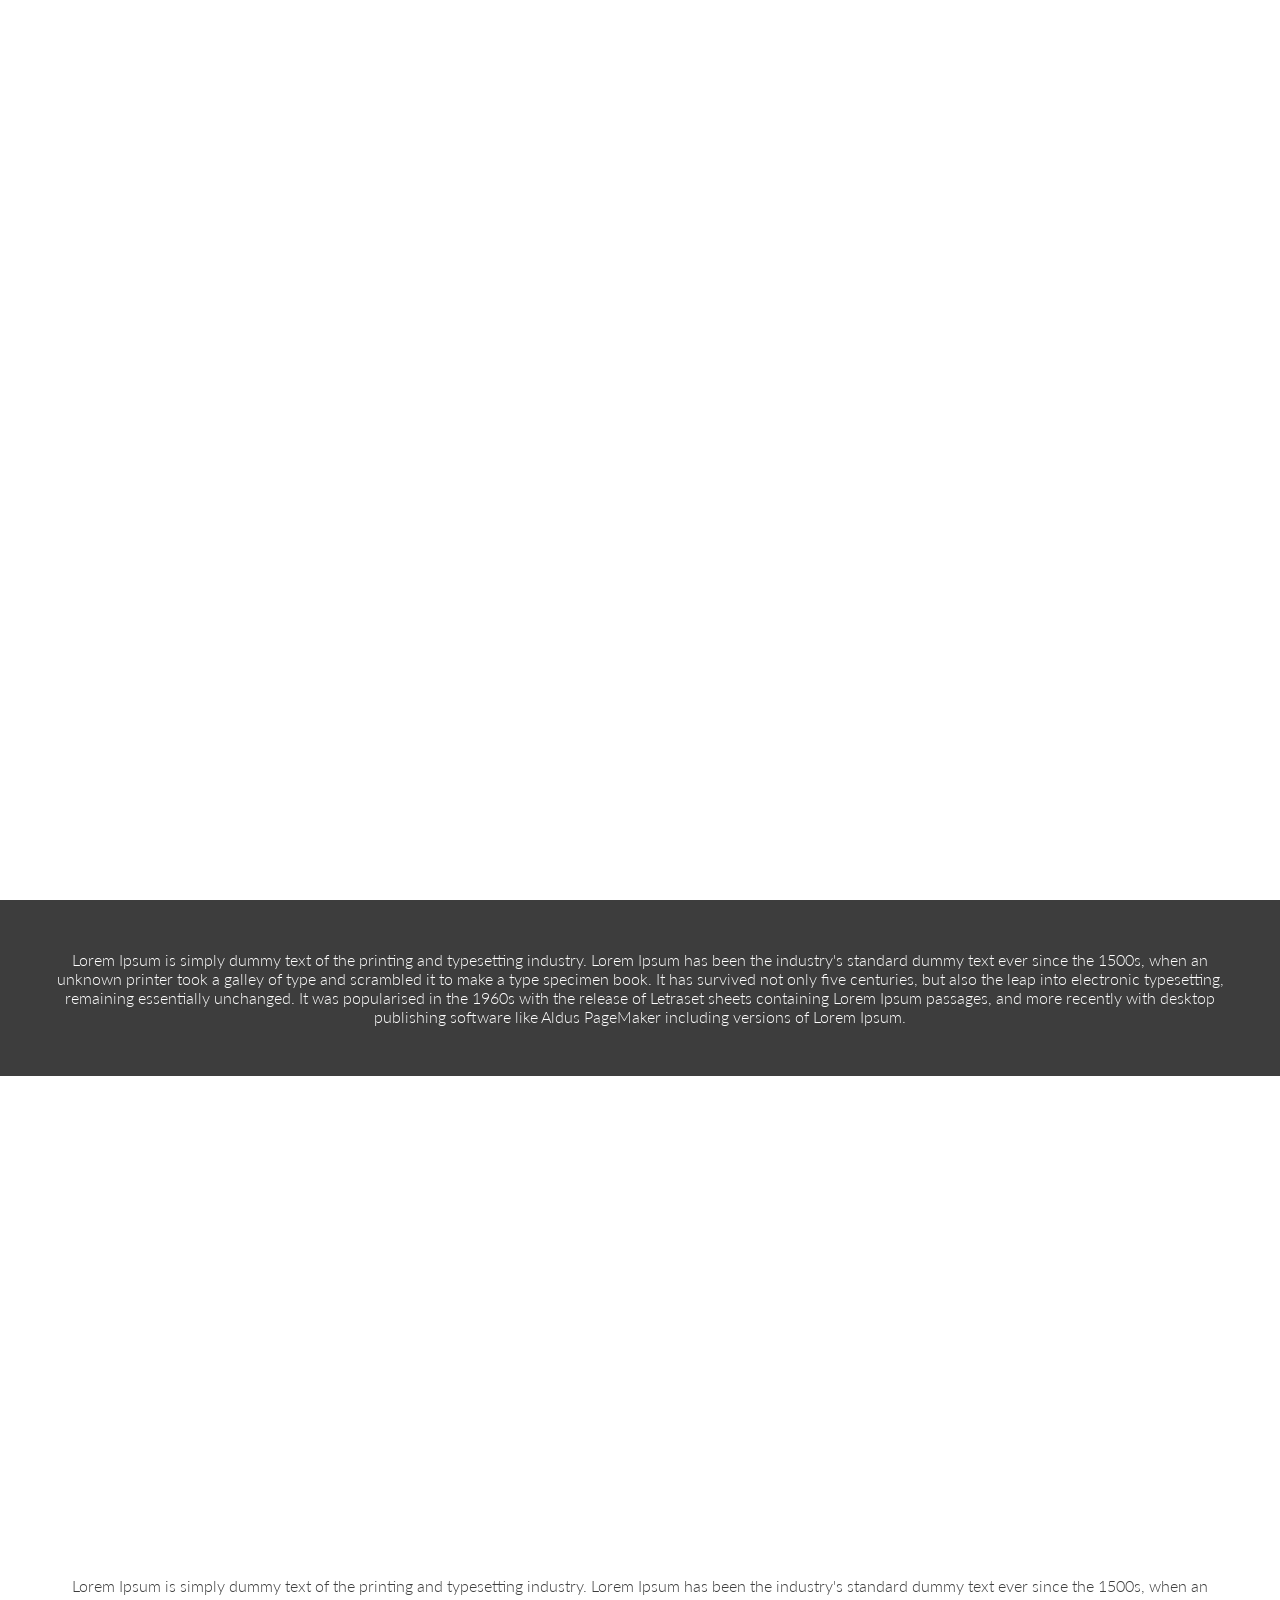
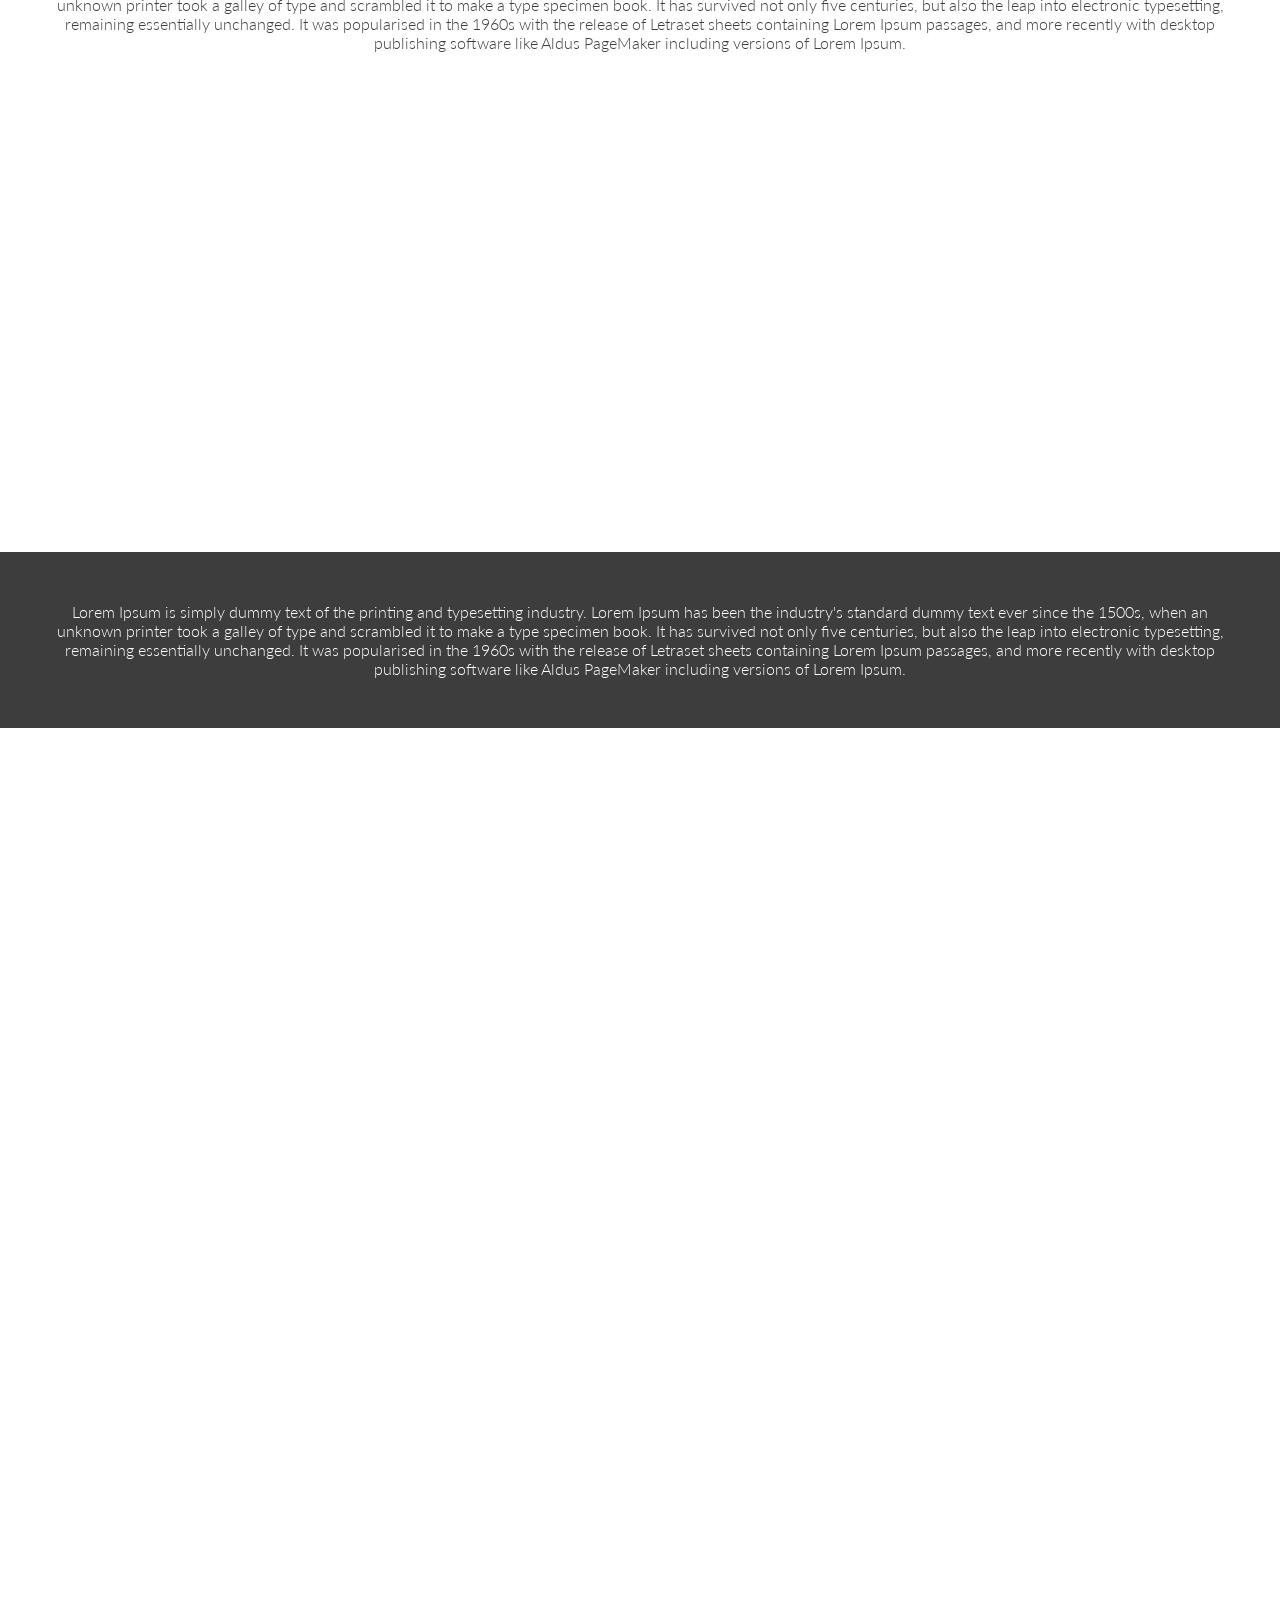
==== index.html @ 834fa8ce "initial commit" ====
<!DOCTYPE html>
<html lang="en">
  <head>
    <link rel="stylesheet" href="app.css" />
    <meta charset="UTF-8" />
    <link
      href="https://fonts.googleapis.com/css2?family=Lato:wght@100;300;400;700&display=swap"
      rel="stylesheet"
    />
    <meta name="viewport" content="width=device-width, initial-scale=1.0" />
    <title>Document</title>
  </head>
  <body>
    <div class="img-1">
      <div class="title">Love Nature</div>
    </div>

    <section class="section">
      Lorem Ipsum is simply dummy text of the printing and typesetting industry.
      Lorem Ipsum has been the industry's standard dummy text ever since the
      1500s, when an unknown printer took a galley of type and scrambled it to
      make a type specimen book. It has survived not only five centuries, but
      also the leap into electronic typesetting, remaining essentially
      unchanged. It was popularised in the 1960s with the release of Letraset
      sheets containing Lorem Ipsum passages, and more recently with desktop
      publishing software like Aldus PageMaker including versions of Lorem
      Ipsum.
    </section>

    <div class="img-2">
      <div class="title">Love Nature</div>
    </div>

    <section class="section section-light">
      Lorem Ipsum is simply dummy text of the printing and typesetting industry.
      Lorem Ipsum has been the industry's standard dummy text ever since the
      1500s, when an unknown printer took a galley of type and scrambled it to
      make a type specimen book. It has survived not only five centuries, but
      also the leap into electronic typesetting, remaining essentially
      unchanged. It was popularised in the 1960s with the release of Letraset
      sheets containing Lorem Ipsum passages, and more recently with desktop
      publishing software like Aldus PageMaker including versions of Lorem
      Ipsum.
    </section>

    <div class="img-3">
      <div class="title">Love Nature</div>
    </div>

    <section class="section">
      Lorem Ipsum is simply dummy text of the printing and typesetting industry.
      Lorem Ipsum has been the industry's standard dummy text ever since the
      1500s, when an unknown printer took a galley of type and scrambled it to
      make a type specimen book. It has survived not only five centuries, but
      also the leap into electronic typesetting, remaining essentially
      unchanged. It was popularised in the 1960s with the release of Letraset
      sheets containing Lorem Ipsum passages, and more recently with desktop
      publishing software like Aldus PageMaker including versions of Lorem
      Ipsum.
    </section>

    <div class="img-4">
      <div class="title">Love Nature</div>
    </div>
  </body>
  <script src="app.js"></script>
</html>
---- app.css ----
body {
  font-family: Lato, sans-serif;
  margin: 0;
  box-sizing: border-box;
  font-weight: 300;
}

.img-1 {
  height: 100vh;
  background-image: url("https://images.unsplash.com/photo-1498855926480-d98e83099315?ixlib=rb-1.2.1&ixid=eyJhcHBfaWQiOjEyMDd9&auto=format&fit=crop&w=1500&q=80");
  background-position: center;
}

.img-2 {
  height: 50vh;
  background-image: url("https://images.unsplash.com/photo-1441974231531-c6227db76b6e?ixlib=rb-1.2.1&ixid=eyJhcHBfaWQiOjEyMDd9&auto=format&fit=crop&w=1502&q=80");
  background-position: center;
}

.img-3 {
  height: 50vh;
  background-image: url("https://images.unsplash.com/photo-1505245208761-ba872912fac0?ixlib=rb-1.2.1&ixid=eyJhcHBfaWQiOjEyMDd9&auto=format&fit=crop&w=1500&q=80");
  background-position: center;
}

.img-4 {
  height: 100vh;
  background-image: url("https://images.unsplash.com/photo-1480497490787-505ec076689f?ixlib=rb-1.2.1&ixid=eyJhcHBfaWQiOjEyMDd9&auto=format&fit=crop&w=1498&q=80");
  background-position: top;
}

.img-1,
.img-2,
.img-3,
.img-4 {
  opacity: 0.9;
  background-attachment: fixed;
  background-size: cover;
  position: relative;
  background-repeat: no-repeat;
}

.title {
  position: absolute;
  left: 50%;
  top: 50%;
  transform: translate(-50%, -50%);
  z-index: 1;
  color: white;
  font-size: 70px;
  text-align: center;
}

.section {
  background-color: #3d3d3d;
  color: #fff;
  text-align: center;
  padding: 50px;
}

.section-light {
  color: #3d3d3d;
  background-color: #fff;
}
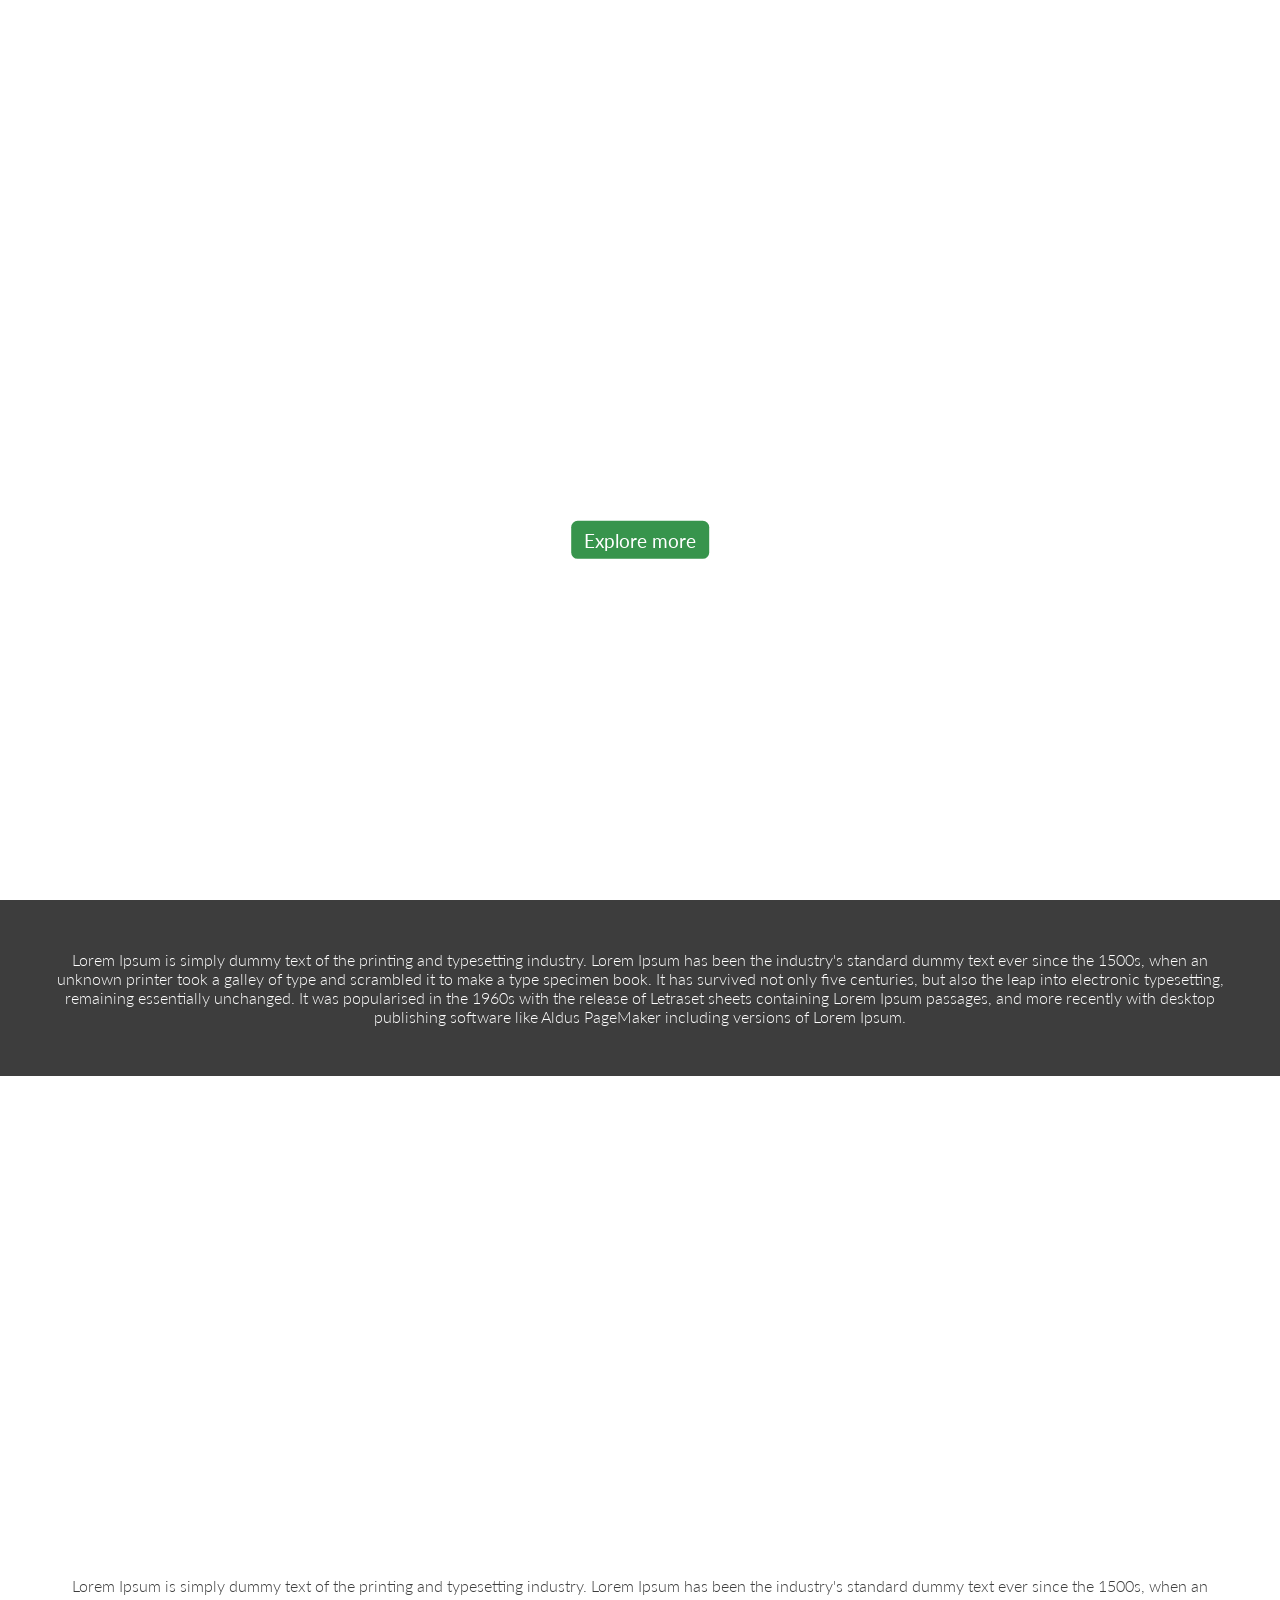
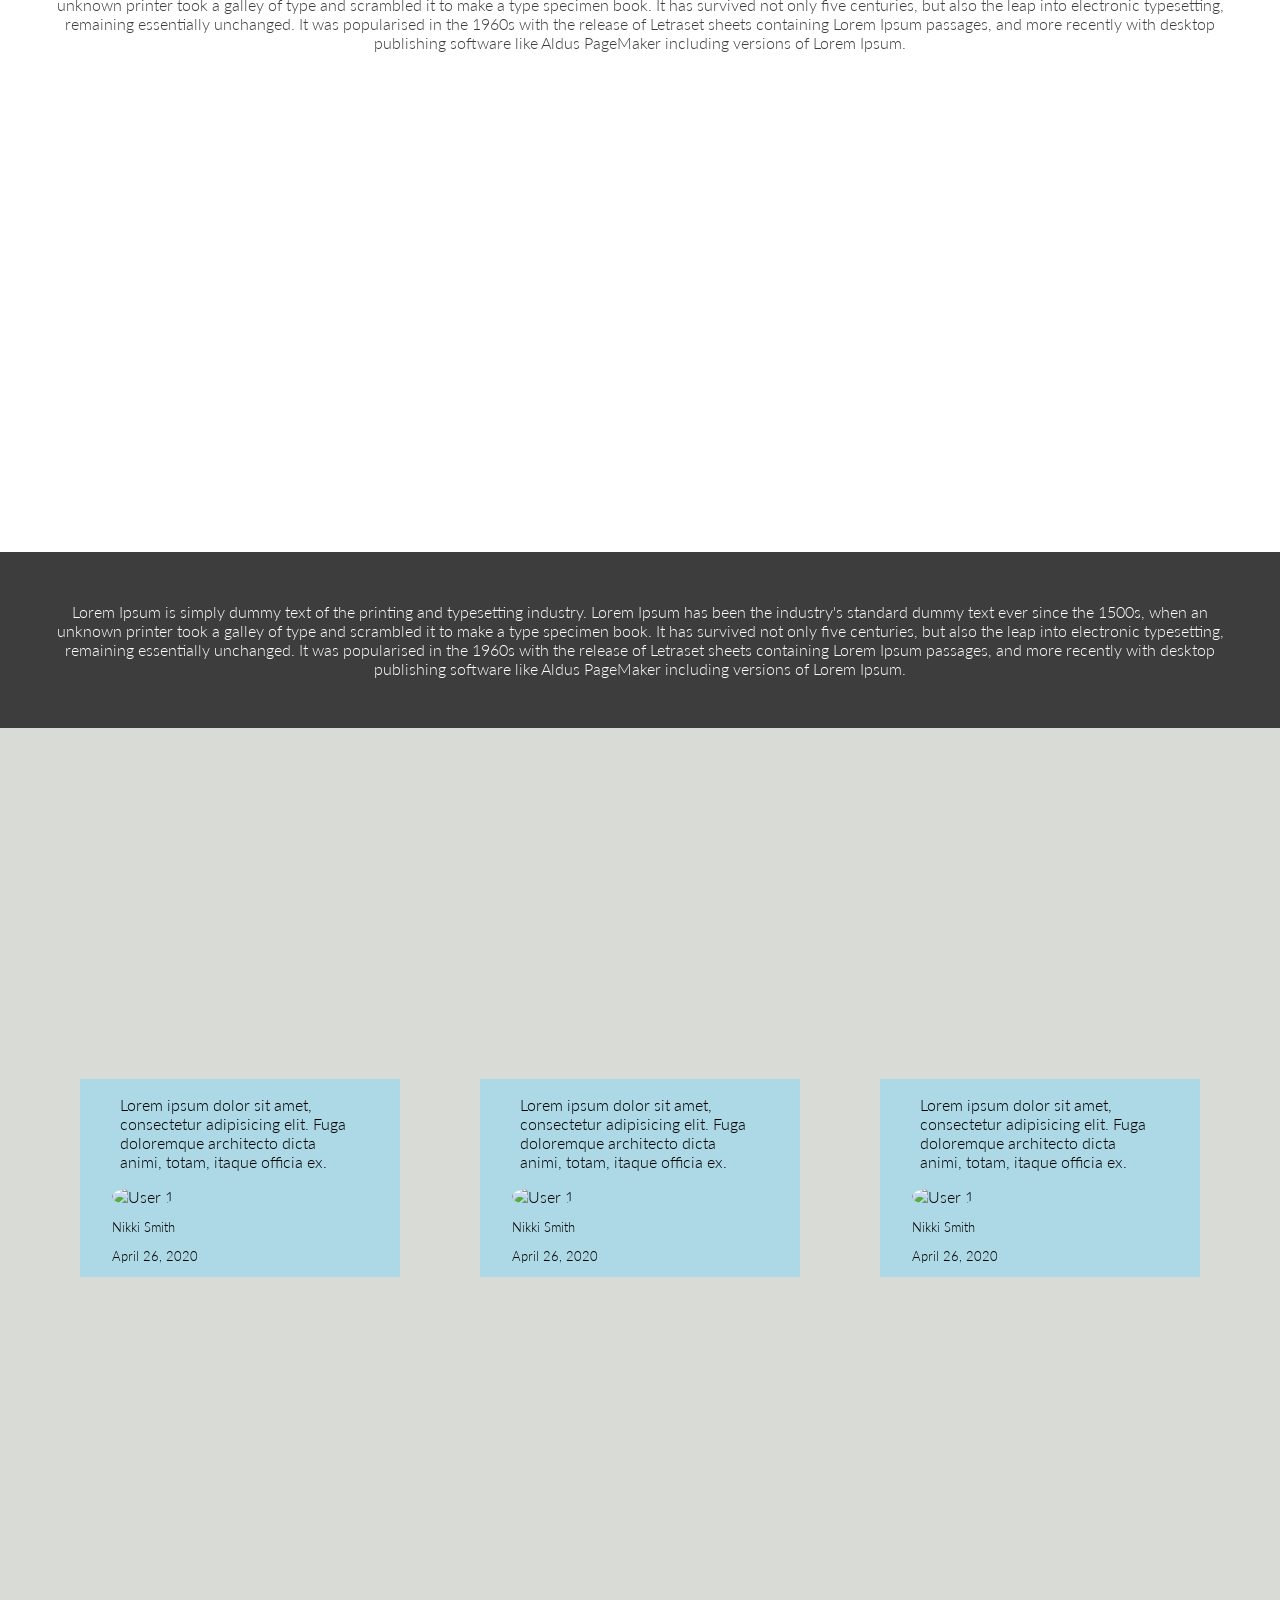
==== commit 5290c500: "initial commit" ====
--- a/index.html
+++ b/index.html
@@ -13,6 +13,7 @@
   <body>
     <div class="img-1">
       <div class="title">Love Nature</div>
+      <button class="btn-explore">Explore more</button>
     </div>
 
     <section class="section">
@@ -59,8 +60,58 @@
       Ipsum.
     </section>
 
-    <div class="img-4">
-      <div class="title">Love Nature</div>
+    <div class="codepen-wrapper">
+      <figure class="review">
+        <blockquote class="review__text">
+          Lorem ipsum dolor sit amet, consectetur adipisicing elit. Fuga
+          doloremque architecto dicta animi, totam, itaque officia ex.
+        </blockquote>
+        <figcaption class="review__person">
+          <img
+            src="http://alexsommers.com/codepen/user-6.jpg"
+            alt="User 1"
+            class="review__photo"
+          />
+          <div class="review__info">
+            <p class="review__info--name">Nikki Smith</p>
+            <p class="review__info--date">April 26, 2020</p>
+          </div>
+        </figcaption>
+      </figure>
+      <figure class="review">
+        <blockquote class="review__text">
+          Lorem ipsum dolor sit amet, consectetur adipisicing elit. Fuga
+          doloremque architecto dicta animi, totam, itaque officia ex.
+        </blockquote>
+        <figcaption class="review__person">
+          <img
+            src="http://alexsommers.com/codepen/user-6.jpg"
+            alt="User 1"
+            class="review__photo"
+          />
+          <div class="review__info">
+            <p class="review__info--name">Nikki Smith</p>
+            <p class="review__info--date">April 26, 2020</p>
+          </div>
+        </figcaption>
+      </figure>
+      <figure class="review">
+        <blockquote class="review__text">
+          Lorem ipsum dolor sit amet, consectetur adipisicing elit. Fuga
+          doloremque architecto dicta animi, totam, itaque officia ex.
+        </blockquote>
+        <figcaption class="review__person">
+          <img
+            src="http://alexsommers.com/codepen/user-6.jpg"
+            alt="User 1"
+            class="review__photo"
+          />
+          <div class="review__info">
+            <p>Nikki Smith</p>
+            <p>April 26, 2020</p>
+          </div>
+        </figcaption>
+      </figure>
     </div>
   </body>
   <script src="app.js"></script>
--- a/app.css
+++ b/app.css
@@ -40,6 +40,12 @@
   background-repeat: no-repeat;
 }
 
+.img-1 {
+  display: flex;
+  justify-content: center;
+  align-items: center;
+}
+
 .title {
   position: absolute;
   left: 50%;
@@ -48,6 +54,23 @@
   z-index: 1;
   color: white;
   font-size: 70px;
+  text-align: center;
+}
+
+.btn-explore {
+  font-family: Lato, sans-serif;
+  position: absolute;
+  left: 50%;
+  top: 60%;
+  transform: translate(-50%, -50%);
+  border-radius: 0.4rem;
+  font-size: 1.2rem;
+  height: 2.4rem;
+  padding: 0 0.8rem 0 0.8rem;
+  border: none;
+  outline: none;
+  color: white;
+  background-color: #218838;
   text-align: center;
 }
 
@@ -62,3 +85,40 @@
   color: #3d3d3d;
   background-color: #fff;
 }
+
+:root {
+  --color-grey-dark: #323031;
+  --color-grey-light: #d9dcd6;
+  --shadow-light: 0 2rem 5rem rgba(0, 0, 0, 0.05);
+}
+.codepen-wrapper {
+  height: 100vh;
+  background-color: var(--color-grey-light);
+  display: flex;
+
+  align-items: center;
+  justify-content: center;
+}
+
+.review {
+  width: 20rem;
+  background-color: lightblue;
+}
+
+.review__text {
+  font-family: Lato, sans-serif;
+}
+
+.review__photo {
+  width: 3rem;
+  height: 3rem;
+  border-radius: 50%;
+}
+
+.review__info {
+  font-size: 0.8rem;
+}
+
+.review__person {
+  margin-left: 2rem;
+}
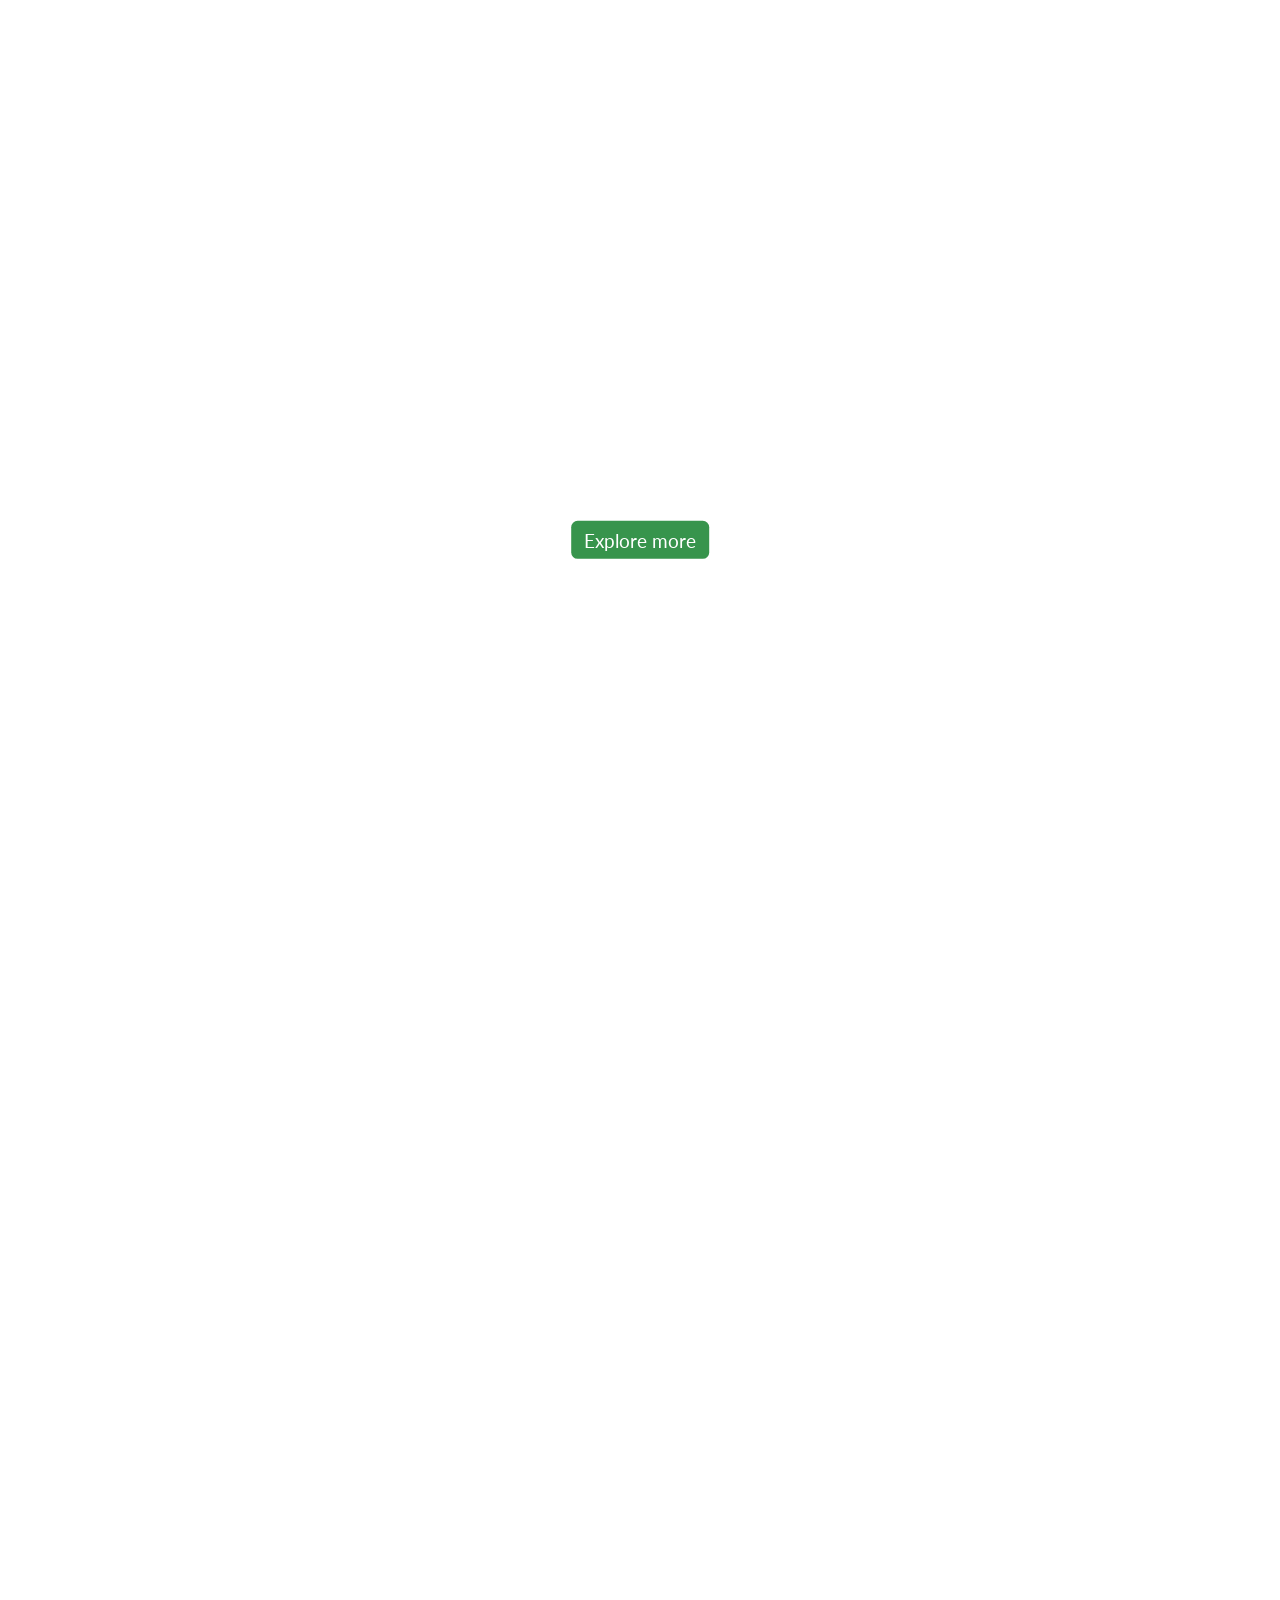
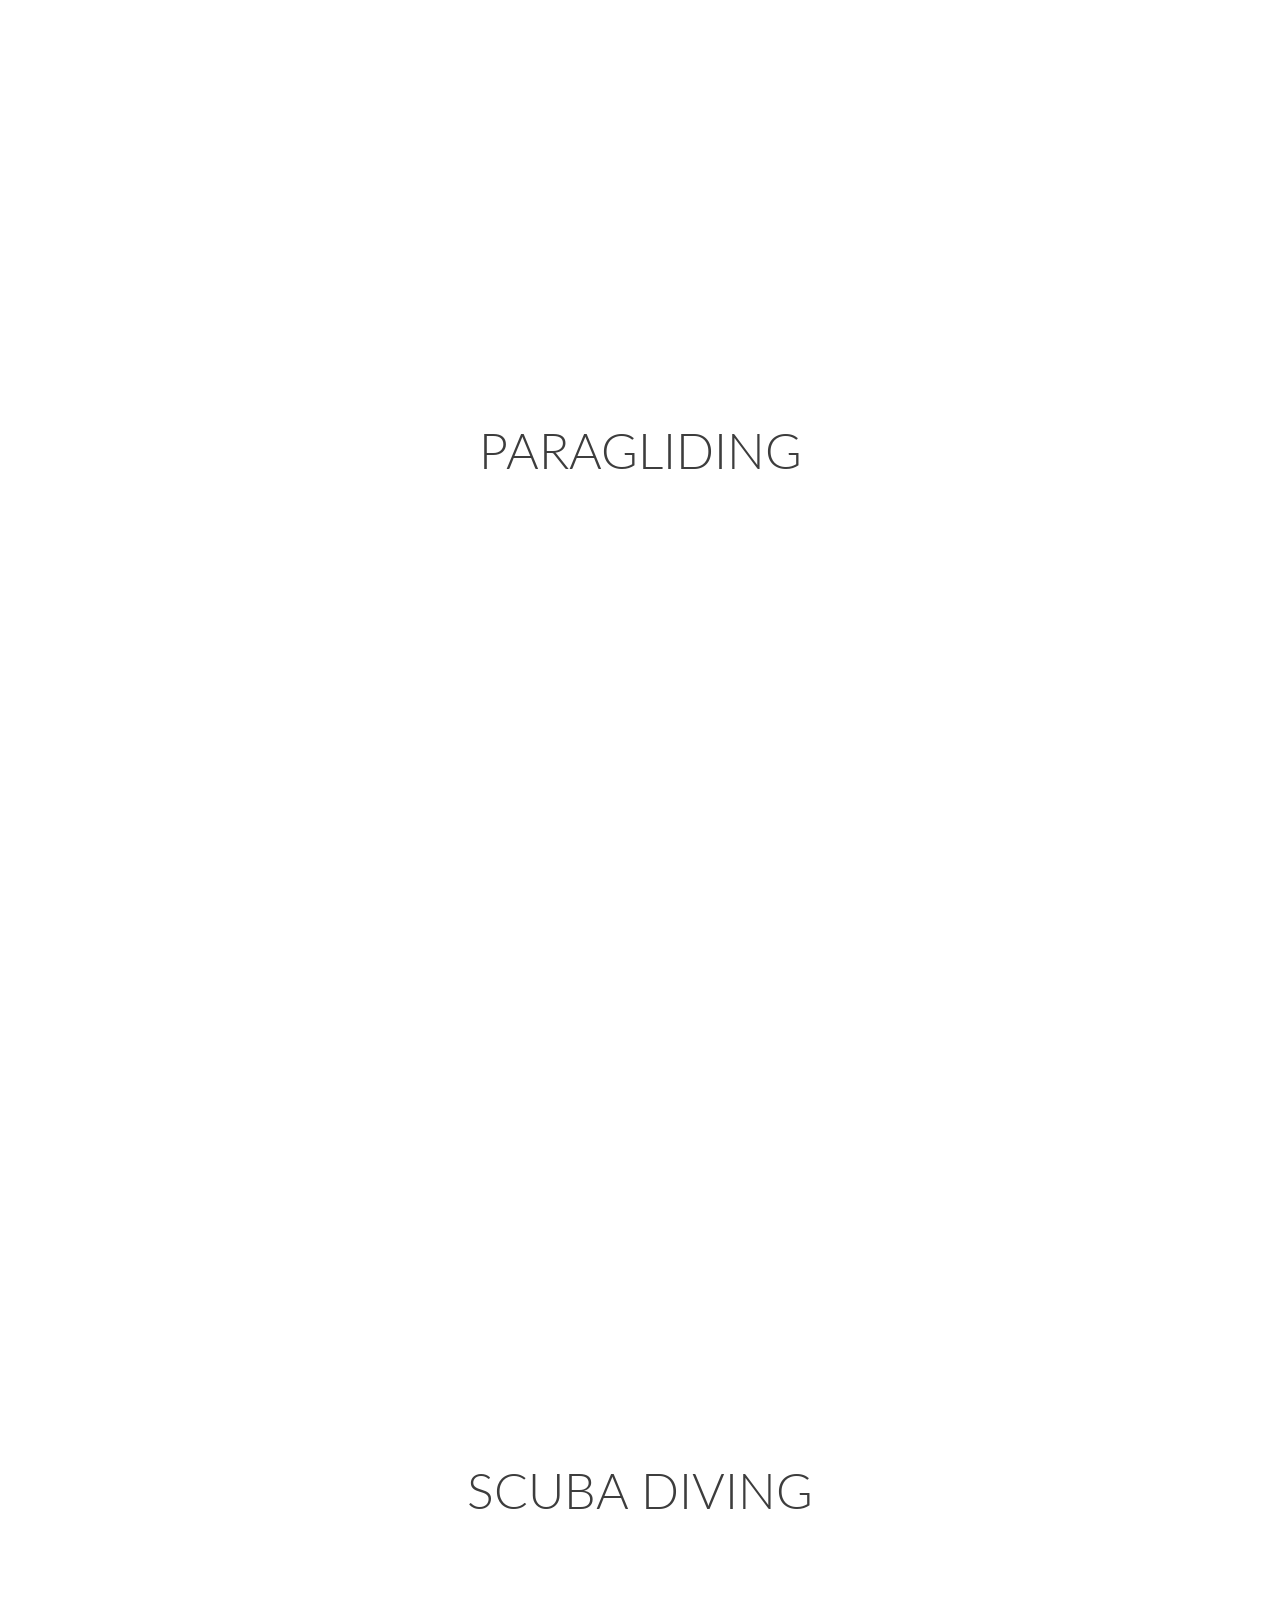
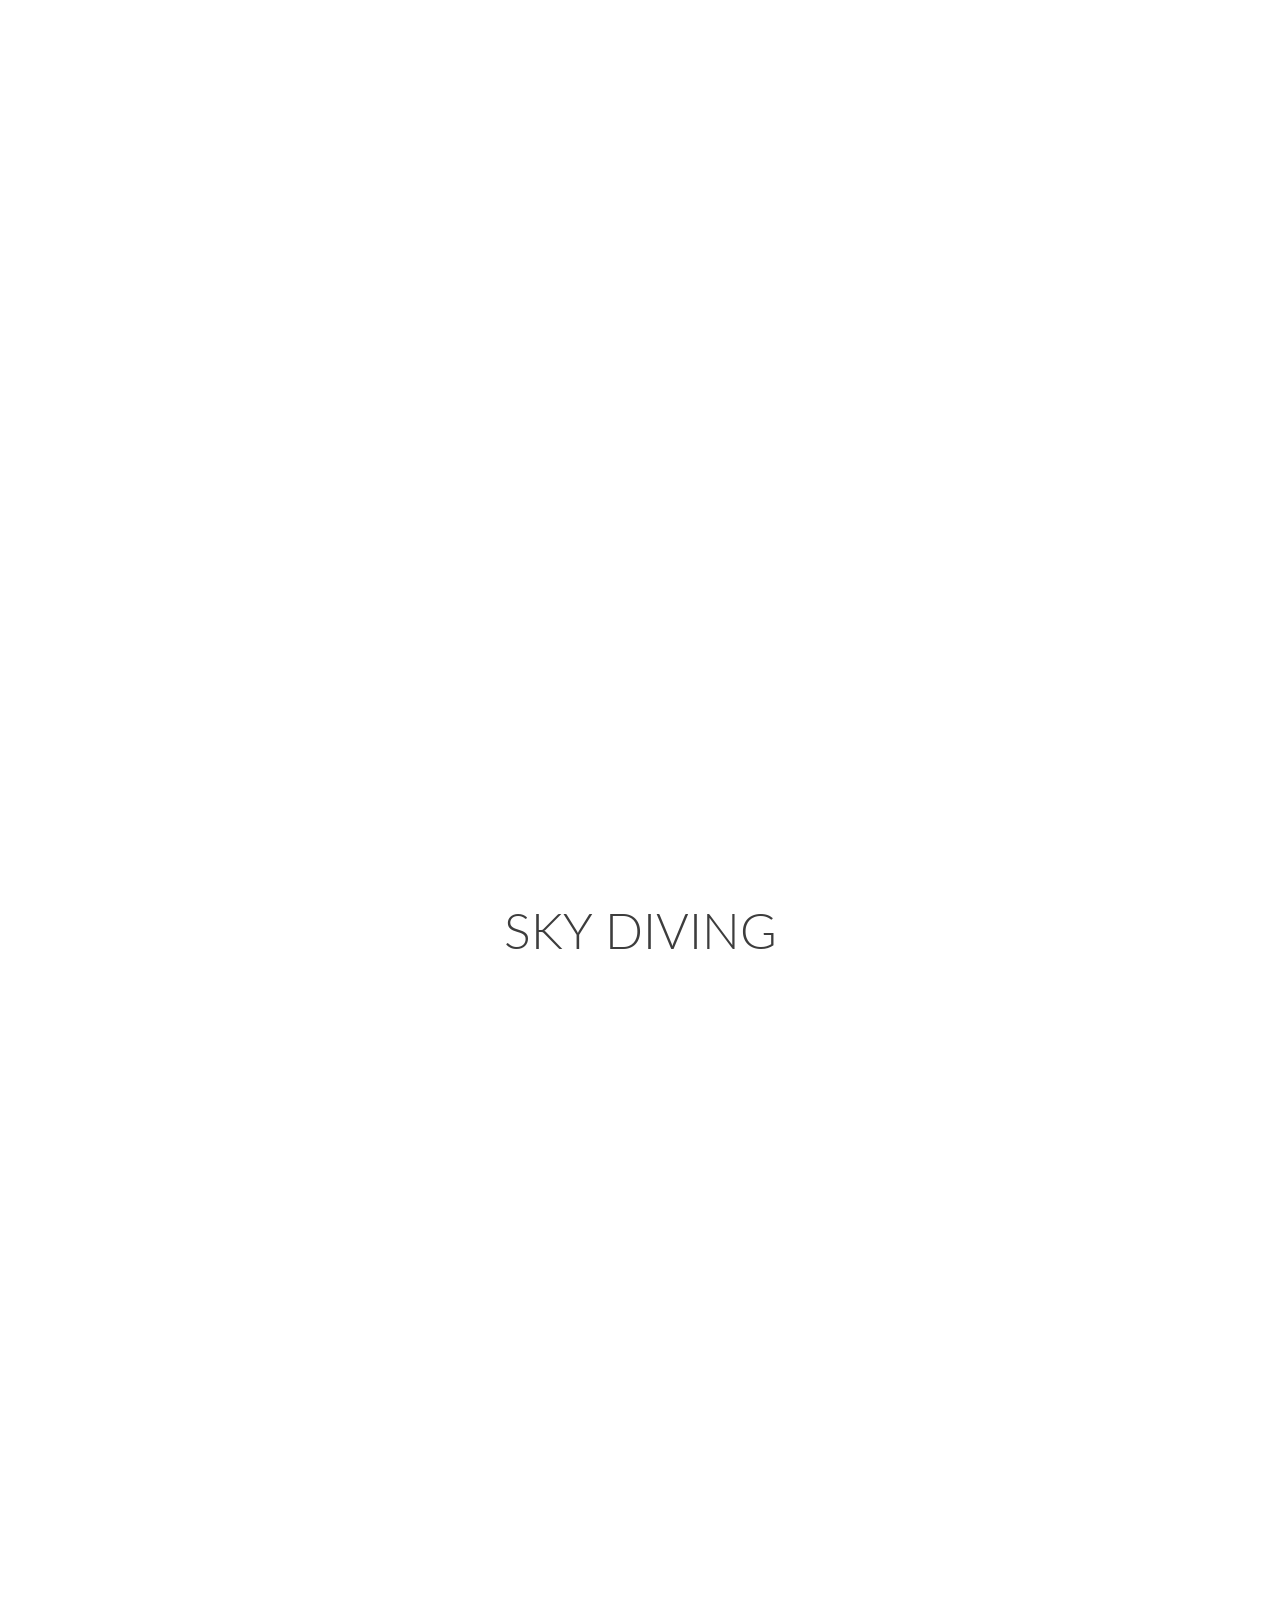
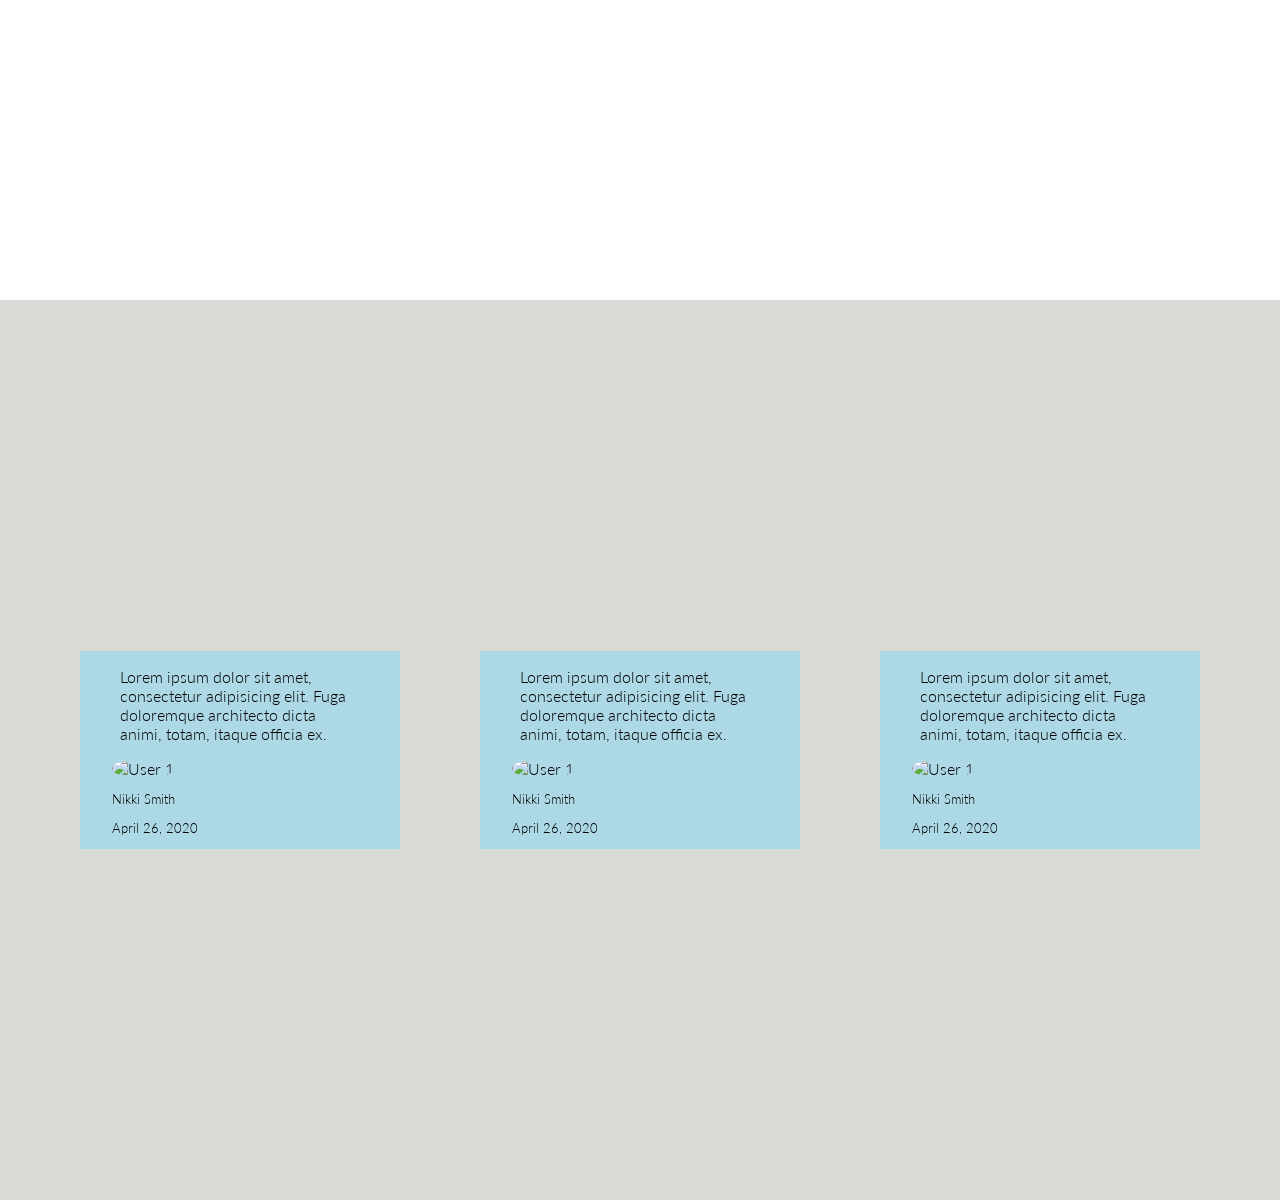
==== commit 0b65be77: "update" ====
--- a/index.html
+++ b/index.html
@@ -16,50 +16,19 @@
       <button class="btn-explore">Explore more</button>
     </div>
 
-    <section class="section">
-      Lorem Ipsum is simply dummy text of the printing and typesetting industry.
-      Lorem Ipsum has been the industry's standard dummy text ever since the
-      1500s, when an unknown printer took a galley of type and scrambled it to
-      make a type specimen book. It has survived not only five centuries, but
-      also the leap into electronic typesetting, remaining essentially
-      unchanged. It was popularised in the 1960s with the release of Letraset
-      sheets containing Lorem Ipsum passages, and more recently with desktop
-      publishing software like Aldus PageMaker including versions of Lorem
-      Ipsum.
-    </section>
-
-    <div class="img-2">
-      <div class="title">Love Nature</div>
+    <div class="tours">
+      <div class="tours-img tours-img-1"></div>
+      <div class="tours-img tours-img-2"></div>
+      <div class="tours-img tours-img-3"></div>
     </div>
 
-    <section class="section section-light">
-      Lorem Ipsum is simply dummy text of the printing and typesetting industry.
-      Lorem Ipsum has been the industry's standard dummy text ever since the
-      1500s, when an unknown printer took a galley of type and scrambled it to
-      make a type specimen book. It has survived not only five centuries, but
-      also the leap into electronic typesetting, remaining essentially
-      unchanged. It was popularised in the 1960s with the release of Letraset
-      sheets containing Lorem Ipsum passages, and more recently with desktop
-      publishing software like Aldus PageMaker including versions of Lorem
-      Ipsum.
-    </section>
-
-    <div class="img-3">
-      <div class="title">Love Nature</div>
-    </div>
-
-    <section class="section">
-      Lorem Ipsum is simply dummy text of the printing and typesetting industry.
-      Lorem Ipsum has been the industry's standard dummy text ever since the
-      1500s, when an unknown printer took a galley of type and scrambled it to
-      make a type specimen book. It has survived not only five centuries, but
-      also the leap into electronic typesetting, remaining essentially
-      unchanged. It was popularised in the 1960s with the release of Letraset
-      sheets containing Lorem Ipsum passages, and more recently with desktop
-      publishing software like Aldus PageMaker including versions of Lorem
-      Ipsum.
-    </section>
-
+    <section class="adventures-section">Paragliding</section>
+    <div class="adventures-img-1"></div>
+    <section class="adventures-section">Scuba Diving</section>
+    <div class="adventures-img-2"></div>
+    <section class="adventures-section">Sky Diving</section>
+    <div class="adventures-img-3"></div>
+    
     <div class="codepen-wrapper">
       <figure class="review">
         <blockquote class="review__text">
@@ -116,3 +85,49 @@
   </body>
   <script src="app.js"></script>
 </html>
+
+
+<!--         
+            <section class="section">
+              Lorem Ipsum is simply dummy text of the printing and typesetting industry.
+              Lorem Ipsum has been the industry's standard dummy text ever since the
+              1500s, when an unknown printer took a galley of type and scrambled it to
+              make a type specimen book. It has survived not only five centuries, but
+              also the leap into electronic typesetting, remaining essentially
+              unchanged. It was popularised in the 1960s with the release of Letraset
+              sheets containing Lorem Ipsum passages, and more recently with desktop
+              publishing software like Aldus PageMaker including versions of Lorem
+              Ipsum.
+            </section>
+        
+            <div class="img-2">
+              <div class="title">Love Nature</div>
+            </div>
+        
+            <section class="section section-light">
+              Lorem Ipsum is simply dummy text of the printing and typesetting industry.
+              Lorem Ipsum has been the industry's standard dummy text ever since the
+              1500s, when an unknown printer took a galley of type and scrambled it to
+              make a type specimen book. It has survived not only five centuries, but
+              also the leap into electronic typesetting, remaining essentially
+              unchanged. It was popularised in the 1960s with the release of Letraset
+              sheets containing Lorem Ipsum passages, and more recently with desktop
+              publishing software like Aldus PageMaker including versions of Lorem
+              Ipsum.
+            </section>
+        
+            <div class="img-3">
+              <div class="title">Love Nature</div>
+            </div>
+        
+            <section class="section">
+              Lorem Ipsum is simply dummy text of the printing and typesetting industry.
+              Lorem Ipsum has been the industry's standard dummy text ever since the
+              1500s, when an unknown printer took a galley of type and scrambled it to
+              make a type specimen book. It has survived not only five centuries, but
+              also the leap into electronic typesetting, remaining essentially
+              unchanged. It was popularised in the 1960s with the release of Letraset
+              sheets containing Lorem Ipsum passages, and more recently with desktop
+              publishing software like Aldus PageMaker including versions of Lorem
+              Ipsum.
+            </section> -->
--- a/app.css
+++ b/app.css
@@ -122,3 +122,74 @@
 .review__person {
   margin-left: 2rem;
 }
+
+.adventures-img-1 {
+  background-image: url('https://images.unsplash.com/photo-1471247511763-88a722fc9919?ixlib=rb-1.2.1&ixid=eyJhcHBfaWQiOjEyMDd9&auto=format&fit=crop&w=1490&q=80');
+}
+
+.adventures-img-2 {
+  background-image: url('https://images.unsplash.com/photo-1593570555414-c614730c9a85?ixlib=rb-1.2.1&ixid=eyJhcHBfaWQiOjEyMDd9&auto=format&fit=crop&w=1502&q=80');
+}
+
+.adventures-img-3 {
+  background-image: url('https://images.unsplash.com/photo-1529573603507-70ad30917905?ixlib=rb-1.2.1&ixid=eyJhcHBfaWQiOjEyMDd9&auto=format&fit=crop&w=1489&q=80');
+}
+
+.adventures-img-1, .adventures-img-2, .adventures-img-3 {
+  height: 100vh;
+  background-attachment: fixed;
+  background-size: cover;
+  background-repeat: no-repeat;
+  background-position: top;
+}
+
+.adventures-section {
+  color: #3d3d3d;
+  background-color: #fff;
+  text-align: center;
+  padding: 40px;
+  font-size: 50px;
+  text-transform: uppercase;
+}
+
+.tours {
+  position: relative;
+  height: 120vh;
+}
+
+.tours-img {
+  background-size: cover;
+  background-position: bottom;
+  position: absolute;
+  background-repeat: no-repeat;
+  width: 30%;
+  height: 55%;
+  transition: transform .4s ease;
+  border-radius: 8px;
+}
+
+.tours-img-1 {
+  background-image: url('https://images.unsplash.com/photo-1504851149312-7a075b496cc7?ixlib=rb-1.2.1&ixid=eyJhcHBfaWQiOjEyMDd9&auto=format&fit=crop&w=1549&q=80');
+  z-index: 1;
+  left: 20%;
+  top: 10%;
+}
+
+.tours-img-2 {
+  background-image: url('https://images.unsplash.com/photo-1568454537842-d933259bb258?ixlib=rb-1.2.1&ixid=eyJhcHBfaWQiOjEyMDd9&auto=format&fit=crop&w=1534&q=80');
+  z-index: 3;
+  left: 40%;
+  top: 30%;
+}
+
+.tours-img-3 {
+  background-image: url('https://images.unsplash.com/photo-1584891753006-ae9c155dc59a?ixlib=rb-1.2.1&ixid=eyJhcHBfaWQiOjEyMDd9&auto=format&fit=crop&w=1534&q=80');
+  z-index: 2;
+  left: 60%;
+  top: 20%;
+}
+
+.tours-img:hover {
+  transform: scale(1.1) translateY(5px);
+  z-index: 100;
+}
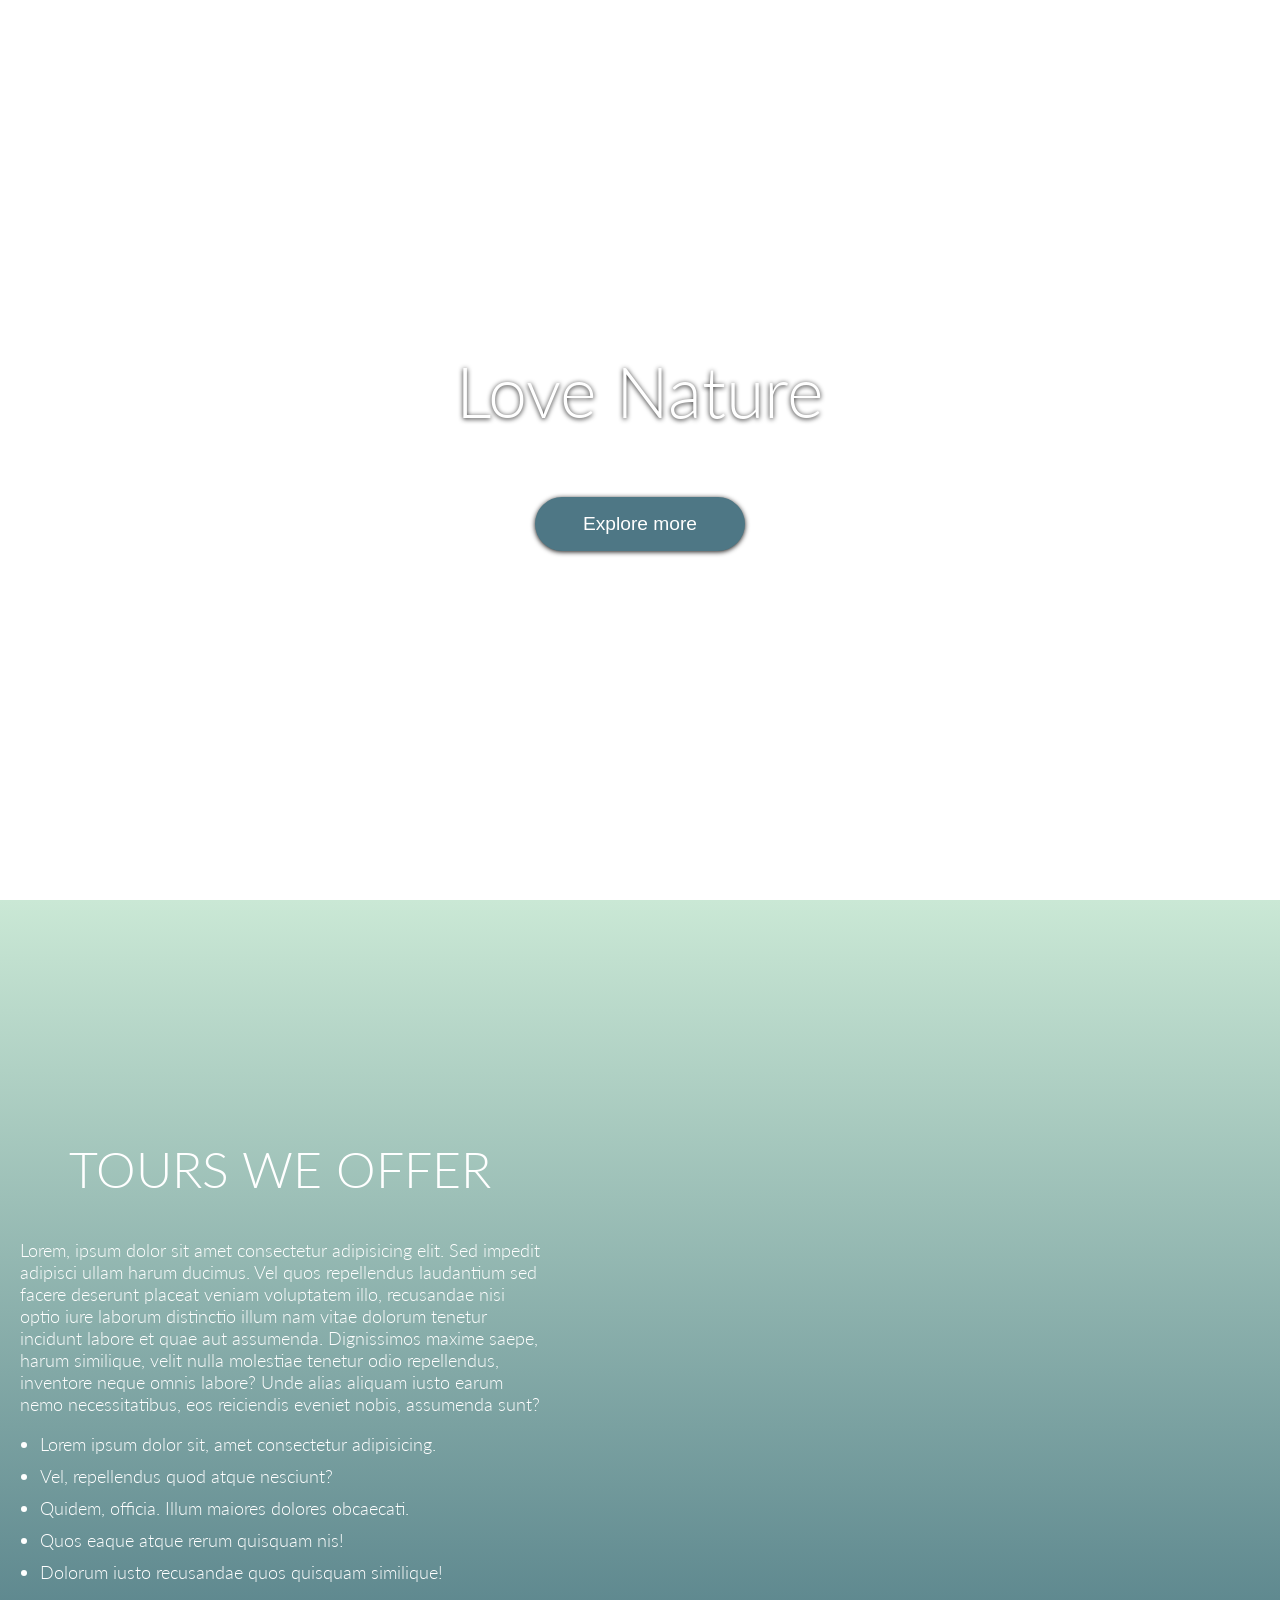
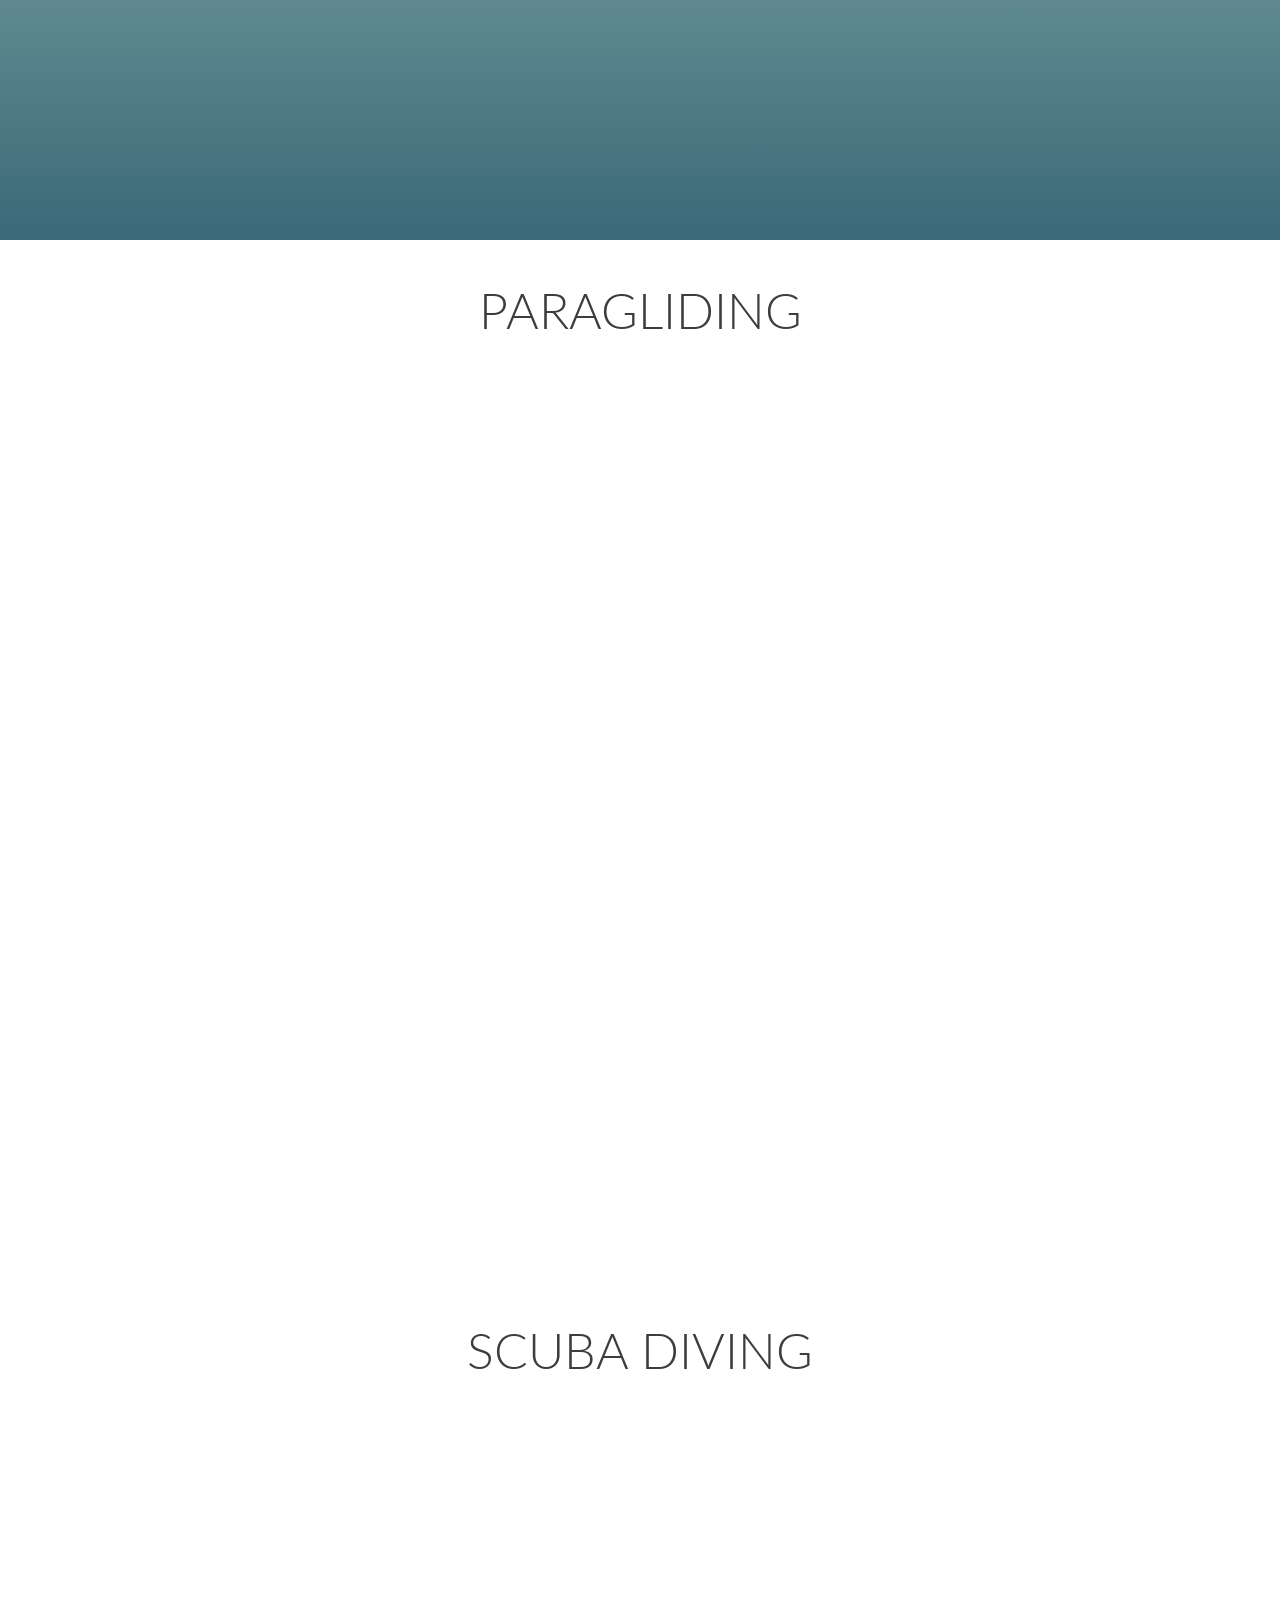
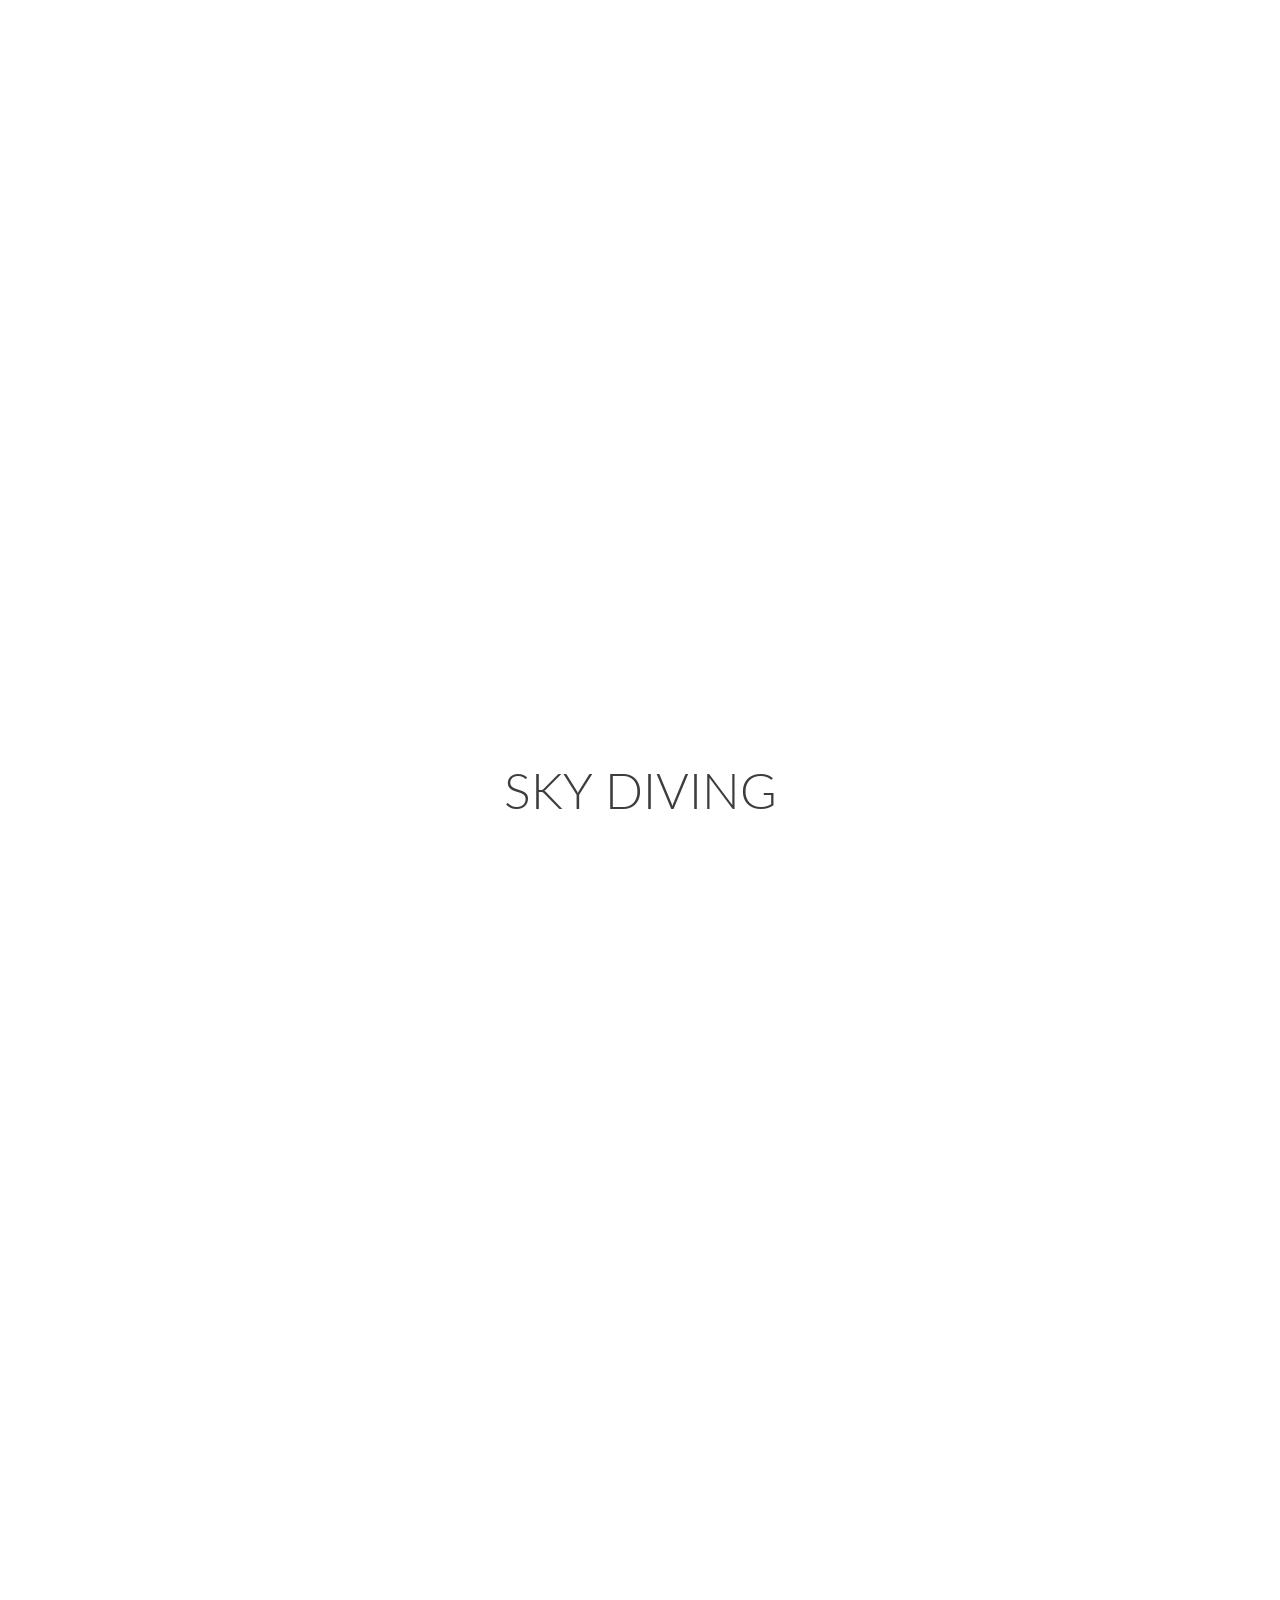
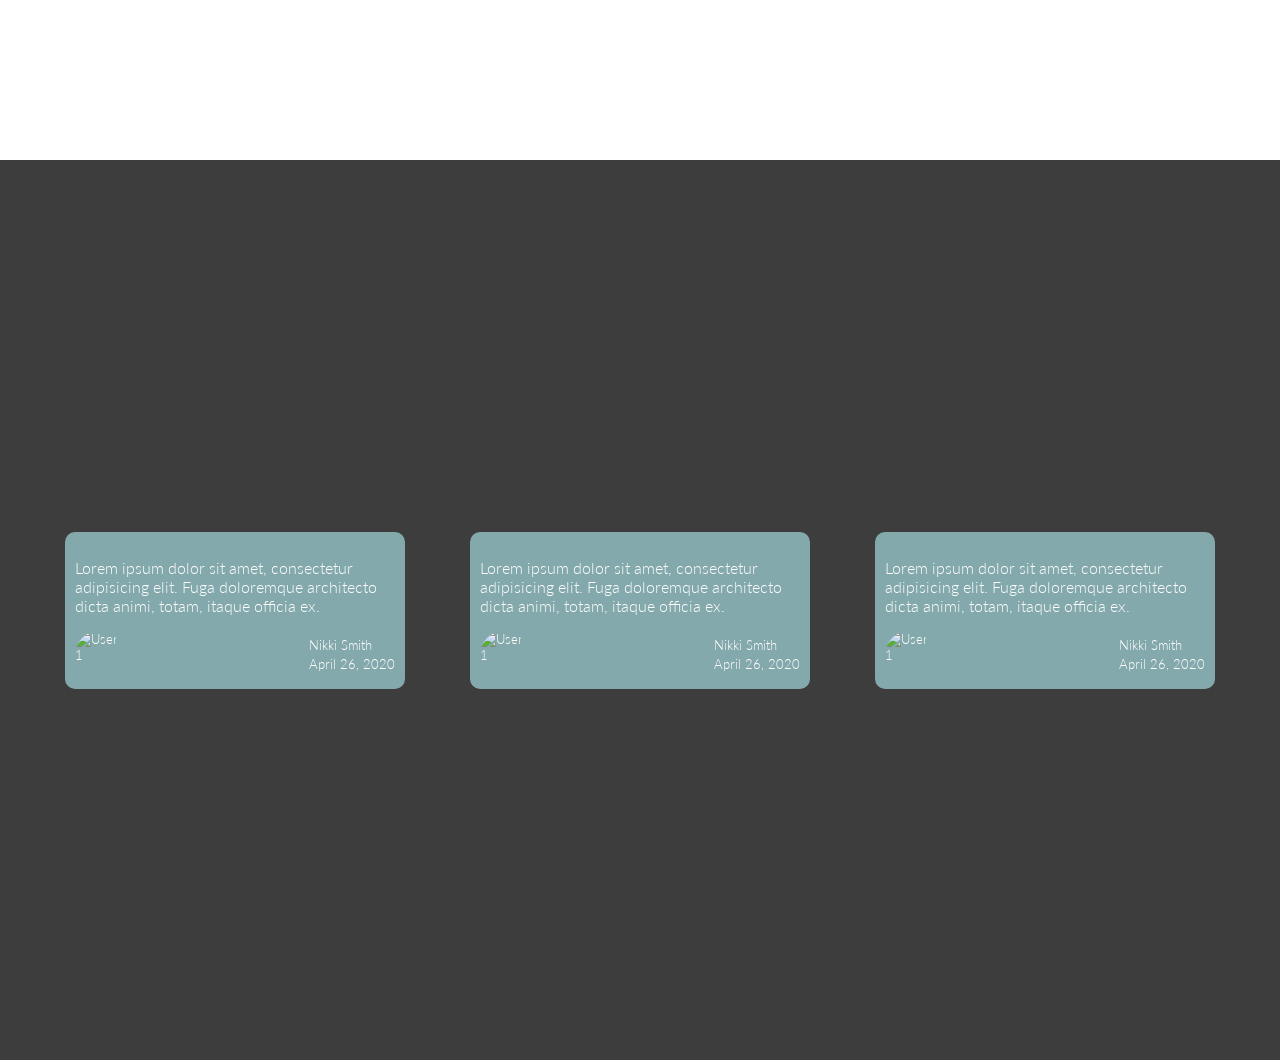
==== commit 11e61ee4: "update" ====
--- a/index.html
+++ b/index.html
@@ -8,19 +8,42 @@
       rel="stylesheet"
     />
     <meta name="viewport" content="width=device-width, initial-scale=1.0" />
-    <title>Document</title>
+    <title>Eucalyptus</title>
   </head>
   <body>
     <div class="img-1">
-      <div class="title">Love Nature</div>
-      <button class="btn-explore">Explore more</button>
+      <div class="img-1-content">
+        <div class="title">Love Nature</div>
+        <button class="custom-btn">Explore more</button>
+      </div>
     </div>
 
-    <div class="tours">
-      <div class="tours-img tours-img-1"></div>
-      <div class="tours-img tours-img-2"></div>
-      <div class="tours-img tours-img-3"></div>
-    </div>
+    <section class="tours">
+      <div class="tours-info">
+        <h2 class="tours-heading">TOURS WE OFFER</h2>
+        <p class="tours-details">
+          Lorem, ipsum dolor sit amet consectetur adipisicing elit. 
+          Sed impedit adipisci ullam harum ducimus. 
+          Vel quos repellendus laudantium sed facere deserunt placeat veniam voluptatem illo, 
+          recusandae nisi optio iure laborum distinctio illum nam vitae dolorum tenetur incidunt labore et quae aut assumenda. 
+          Dignissimos maxime saepe, harum similique, velit nulla molestiae tenetur odio repellendus, 
+          inventore neque omnis labore? Unde alias aliquam iusto earum nemo necessitatibus, 
+          eos reiciendis eveniet nobis, assumenda sunt? 
+        </p>
+        <ul>
+          <li>Lorem ipsum dolor sit, amet consectetur adipisicing.</li>
+          <li>Vel, repellendus quod atque nesciunt?</li>
+          <li>Quidem, officia. Illum maiores dolores obcaecati.</li>
+          <li>Quos eaque atque rerum quisquam nis!</li>
+          <li>Dolorum iusto recusandae quos quisquam similique!</li>
+        </ul>
+      </div>
+      <div class="tours-img-container">
+        <div class="tours-img tours-img-1"></div>
+        <div class="tours-img tours-img-2"></div>
+        <div class="tours-img tours-img-3"></div>
+      </div>
+    </section>
 
     <section class="adventures-section">Paragliding</section>
     <div class="adventures-img-1"></div>
@@ -29,59 +52,47 @@
     <section class="adventures-section">Sky Diving</section>
     <div class="adventures-img-3"></div>
     
-    <div class="codepen-wrapper">
-      <figure class="review">
-        <blockquote class="review__text">
+    <section class="reviews-section">
+      <div class="review">
+        <p>
           Lorem ipsum dolor sit amet, consectetur adipisicing elit. Fuga
           doloremque architecto dicta animi, totam, itaque officia ex.
-        </blockquote>
-        <figcaption class="review__person">
-          <img
-            src="http://alexsommers.com/codepen/user-6.jpg"
-            alt="User 1"
-            class="review__photo"
-          />
-          <div class="review__info">
-            <p class="review__info--name">Nikki Smith</p>
-            <p class="review__info--date">April 26, 2020</p>
-          </div>
-        </figcaption>
-      </figure>
-      <figure class="review">
-        <blockquote class="review__text">
-          Lorem ipsum dolor sit amet, consectetur adipisicing elit. Fuga
-          doloremque architecto dicta animi, totam, itaque officia ex.
-        </blockquote>
-        <figcaption class="review__person">
-          <img
-            src="http://alexsommers.com/codepen/user-6.jpg"
-            alt="User 1"
-            class="review__photo"
-          />
-          <div class="review__info">
-            <p class="review__info--name">Nikki Smith</p>
-            <p class="review__info--date">April 26, 2020</p>
-          </div>
-        </figcaption>
-      </figure>
-      <figure class="review">
-        <blockquote class="review__text">
-          Lorem ipsum dolor sit amet, consectetur adipisicing elit. Fuga
-          doloremque architecto dicta animi, totam, itaque officia ex.
-        </blockquote>
-        <figcaption class="review__person">
-          <img
-            src="http://alexsommers.com/codepen/user-6.jpg"
-            alt="User 1"
-            class="review__photo"
-          />
-          <div class="review__info">
+        </p>
+        <div class="review-person">
+          <img src="http://alexsommers.com/codepen/user-6.jpg" alt="User 1" class="review-img" />
+          <div class="review-info">
             <p>Nikki Smith</p>
             <p>April 26, 2020</p>
           </div>
-        </figcaption>
-      </figure>
-    </div>
+        </div>
+      </div>
+      <div class="review">
+        <p>
+          Lorem ipsum dolor sit amet, consectetur adipisicing elit. Fuga
+          doloremque architecto dicta animi, totam, itaque officia ex.
+        </p>
+        <div class="review-person">
+          <img src="http://alexsommers.com/codepen/user-6.jpg" alt="User 1" class="review-img" />
+          <div>
+            <p>Nikki Smith</p>
+            <p>April 26, 2020</p>
+          </div>
+        </div>
+      </div>
+      <div class="review">
+        <p>
+          Lorem ipsum dolor sit amet, consectetur adipisicing elit. Fuga
+          doloremque architecto dicta animi, totam, itaque officia ex.
+        </p>
+        <div class="review-person">
+          <img src="http://alexsommers.com/codepen/user-6.jpg" alt="User 1" class="review-img" />
+          <div class="review-info">
+            <p>Nikki Smith</p>
+            <p>April 26, 2020</p>
+          </div>
+        </div>
+      </div>
+    </section>
   </body>
   <script src="app.js"></script>
 </html>
--- a/app.css
+++ b/app.css
@@ -1,3 +1,12 @@
+/**
+palette - 
+  black - #3d3d3d
+  navy blue - #204051
+  dark blue - #3b6978
+  blue - #84a9ac
+  light blue - #cae8d5
+**/
+
 body {
   font-family: Lato, sans-serif;
   margin: 0;
@@ -7,25 +16,25 @@
 
 .img-1 {
   height: 100vh;
-  background-image: url("https://images.unsplash.com/photo-1498855926480-d98e83099315?ixlib=rb-1.2.1&ixid=eyJhcHBfaWQiOjEyMDd9&auto=format&fit=crop&w=1500&q=80");
+  background-image: url("./images/back1.jpg");
   background-position: center;
 }
 
 .img-2 {
   height: 50vh;
-  background-image: url("https://images.unsplash.com/photo-1441974231531-c6227db76b6e?ixlib=rb-1.2.1&ixid=eyJhcHBfaWQiOjEyMDd9&auto=format&fit=crop&w=1502&q=80");
+  background-image: url("./images/back2.jpg");
   background-position: center;
 }
 
 .img-3 {
   height: 50vh;
-  background-image: url("https://images.unsplash.com/photo-1505245208761-ba872912fac0?ixlib=rb-1.2.1&ixid=eyJhcHBfaWQiOjEyMDd9&auto=format&fit=crop&w=1500&q=80");
+  background-image: url("./images/back3.jpg");
   background-position: center;
 }
 
 .img-4 {
   height: 100vh;
-  background-image: url("https://images.unsplash.com/photo-1480497490787-505ec076689f?ixlib=rb-1.2.1&ixid=eyJhcHBfaWQiOjEyMDd9&auto=format&fit=crop&w=1498&q=80");
+  background-image: url("./images/back4.jpg");
   background-position: top;
 }
 
@@ -40,38 +49,39 @@
   background-repeat: no-repeat;
 }
 
-.img-1 {
-  display: flex;
-  justify-content: center;
-  align-items: center;
-}
-
-.title {
+.img-1-content {
   position: absolute;
   left: 50%;
   top: 50%;
   transform: translate(-50%, -50%);
   z-index: 1;
+  text-align: center;
+}
+
+.title {
   color: white;
   font-size: 70px;
   text-align: center;
-}
-
-.btn-explore {
-  font-family: Lato, sans-serif;
-  position: absolute;
-  left: 50%;
-  top: 60%;
-  transform: translate(-50%, -50%);
-  border-radius: 0.4rem;
+  text-shadow: 0 1px 5px black;
+}
+
+.custom-btn {
+  margin-top: 4rem;
+  border-radius: 5rem;
   font-size: 1.2rem;
-  height: 2.4rem;
-  padding: 0 0.8rem 0 0.8rem;
+  padding: 1rem 3rem;
   border: none;
   outline: none;
   color: white;
-  background-color: #218838;
-  text-align: center;
+  background-color: #3b6978;
+  cursor: pointer;
+  box-shadow: 0 1px 5px black;
+  transition: all .4s ease;
+}
+
+.custom-btn:hover {
+  opacity: .9;
+  box-shadow: 0px 3px 15px black;
 }
 
 .section {
@@ -91,51 +101,55 @@
   --color-grey-light: #d9dcd6;
   --shadow-light: 0 2rem 5rem rgba(0, 0, 0, 0.05);
 }
-.codepen-wrapper {
-  height: 100vh;
-  background-color: var(--color-grey-light);
+
+.reviews-section {
+  height: 100vh;
+  background-color: #3d3d3d;
   display: flex;
-
   align-items: center;
-  justify-content: center;
+  justify-content: space-evenly;
 }
 
 .review {
   width: 20rem;
-  background-color: lightblue;
-}
-
-.review__text {
-  font-family: Lato, sans-serif;
-}
-
-.review__photo {
+  background-color: #84a9ac;
+  color: white;
+  padding: 10px;
+  border-radius: 10px;
+}
+
+.review-img {
   width: 3rem;
   height: 3rem;
   border-radius: 50%;
 }
 
-.review__info {
+.review-person {
   font-size: 0.8rem;
-}
-
-.review__person {
-  margin-left: 2rem;
+  display: flex;
+  justify-content: space-between;
+  align-items: center;
+}
+
+.review-person p {
+  margin: 3px 0;
 }
 
 .adventures-img-1 {
-  background-image: url('https://images.unsplash.com/photo-1471247511763-88a722fc9919?ixlib=rb-1.2.1&ixid=eyJhcHBfaWQiOjEyMDd9&auto=format&fit=crop&w=1490&q=80');
+  background-image: url("./images/paraglid.jpg");
 }
 
 .adventures-img-2 {
-  background-image: url('https://images.unsplash.com/photo-1593570555414-c614730c9a85?ixlib=rb-1.2.1&ixid=eyJhcHBfaWQiOjEyMDd9&auto=format&fit=crop&w=1502&q=80');
+  background-image: url("./images/scooba.jpg");
 }
 
 .adventures-img-3 {
-  background-image: url('https://images.unsplash.com/photo-1529573603507-70ad30917905?ixlib=rb-1.2.1&ixid=eyJhcHBfaWQiOjEyMDd9&auto=format&fit=crop&w=1489&q=80');
-}
-
-.adventures-img-1, .adventures-img-2, .adventures-img-3 {
+  background-image: url("./images/bungi.jpg");
+}
+
+.adventures-img-1,
+.adventures-img-2,
+.adventures-img-3 {
   height: 100vh;
   background-attachment: fixed;
   background-size: cover;
@@ -153,43 +167,79 @@
 }
 
 .tours {
+  height: 100vh;
+  background-image: linear-gradient(to bottom, #cae8d5, #3b6978);
+  display: flex;
+  align-items: center;
+  justify-content: space-between;
+  padding: 20px;
+}
+
+.tours-info {
+  flex-grow: 1;
+  color: white;
+  padding-right: 20px;
+}
+
+.tours-heading {
+  font-size: 50px;
+  font-weight: 300;
+  text-align: center;
+  margin: 0 0 40px 0;
+}
+
+.tours-img-container {
   position: relative;
-  height: 120vh;
+  flex: 700px 0 0;
+  height: 100%;
+}
+
+.tours-details {
+  font-size: 18px;
+}
+
+ul {
+  padding-left: 20px;
+  font-size: 18px;
+}
+
+li {
+  margin-bottom: 10px;
 }
 
 .tours-img {
-  background-size: cover;
   background-position: bottom;
   position: absolute;
+  background-size: cover;
   background-repeat: no-repeat;
-  width: 30%;
-  height: 55%;
-  transition: transform .4s ease;
+  width: 300px;
+  height: 400px;
+  transition: transform 0.4s ease;
   border-radius: 8px;
-}
-
-.tours-img-1 {
-  background-image: url('https://images.unsplash.com/photo-1504851149312-7a075b496cc7?ixlib=rb-1.2.1&ixid=eyJhcHBfaWQiOjEyMDd9&auto=format&fit=crop&w=1549&q=80');
-  z-index: 1;
-  left: 20%;
-  top: 10%;
-}
-
-.tours-img-2 {
-  background-image: url('https://images.unsplash.com/photo-1568454537842-d933259bb258?ixlib=rb-1.2.1&ixid=eyJhcHBfaWQiOjEyMDd9&auto=format&fit=crop&w=1534&q=80');
-  z-index: 3;
-  left: 40%;
-  top: 30%;
-}
-
-.tours-img-3 {
-  background-image: url('https://images.unsplash.com/photo-1584891753006-ae9c155dc59a?ixlib=rb-1.2.1&ixid=eyJhcHBfaWQiOjEyMDd9&auto=format&fit=crop&w=1534&q=80');
-  z-index: 2;
-  left: 60%;
-  top: 20%;
 }
 
 .tours-img:hover {
   transform: scale(1.1) translateY(5px);
   z-index: 100;
 }
+
+.tours-img-1 {
+  background-image: url("./images/camp.jpg");
+  z-index: 1;
+  right: 400px;
+  top: 10%;
+}
+
+.tours-img-2 {
+  background-image: url("./images/hike.jpg");
+  z-index: 3;
+  right: 180px;
+  top: 30%;
+}
+
+.tours-img-3 {
+  background-image: url("./images/night.jpg");
+  z-index: 2;
+  right: 0;
+  top: 20%;
+}
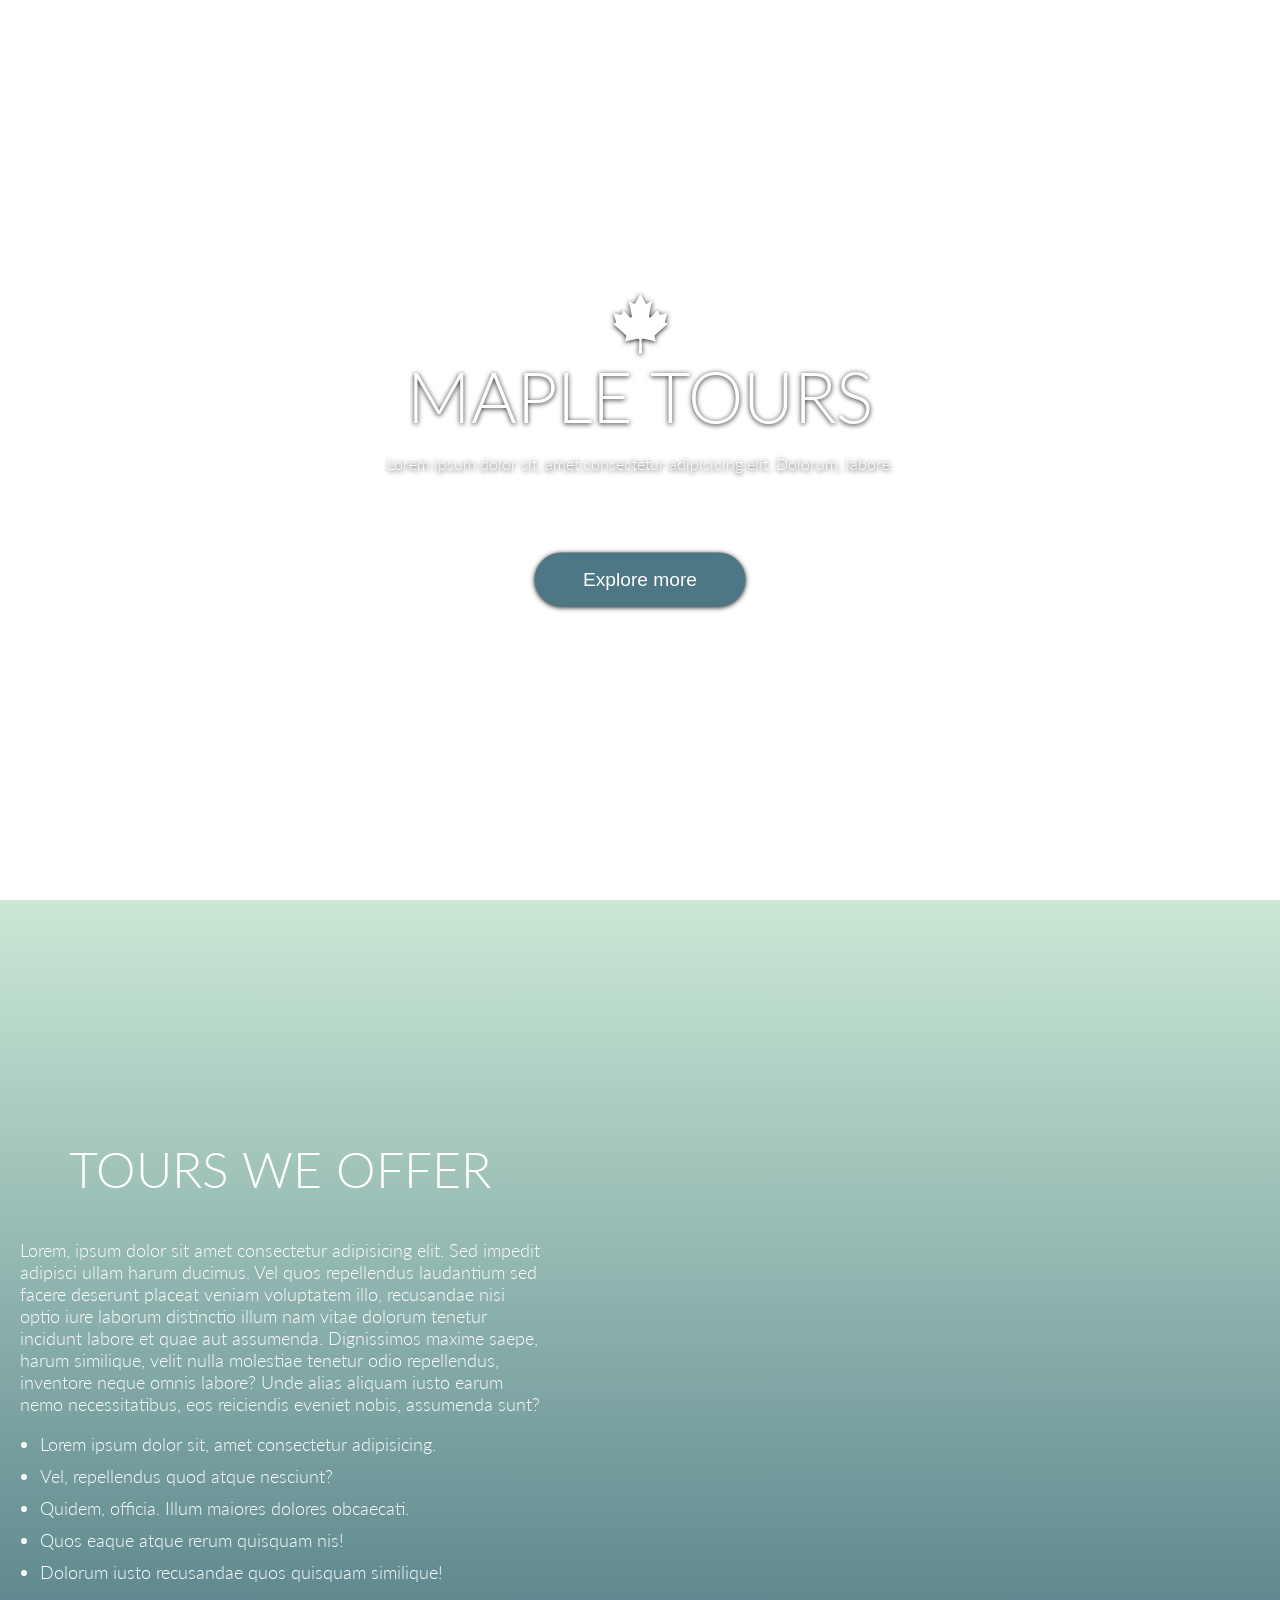
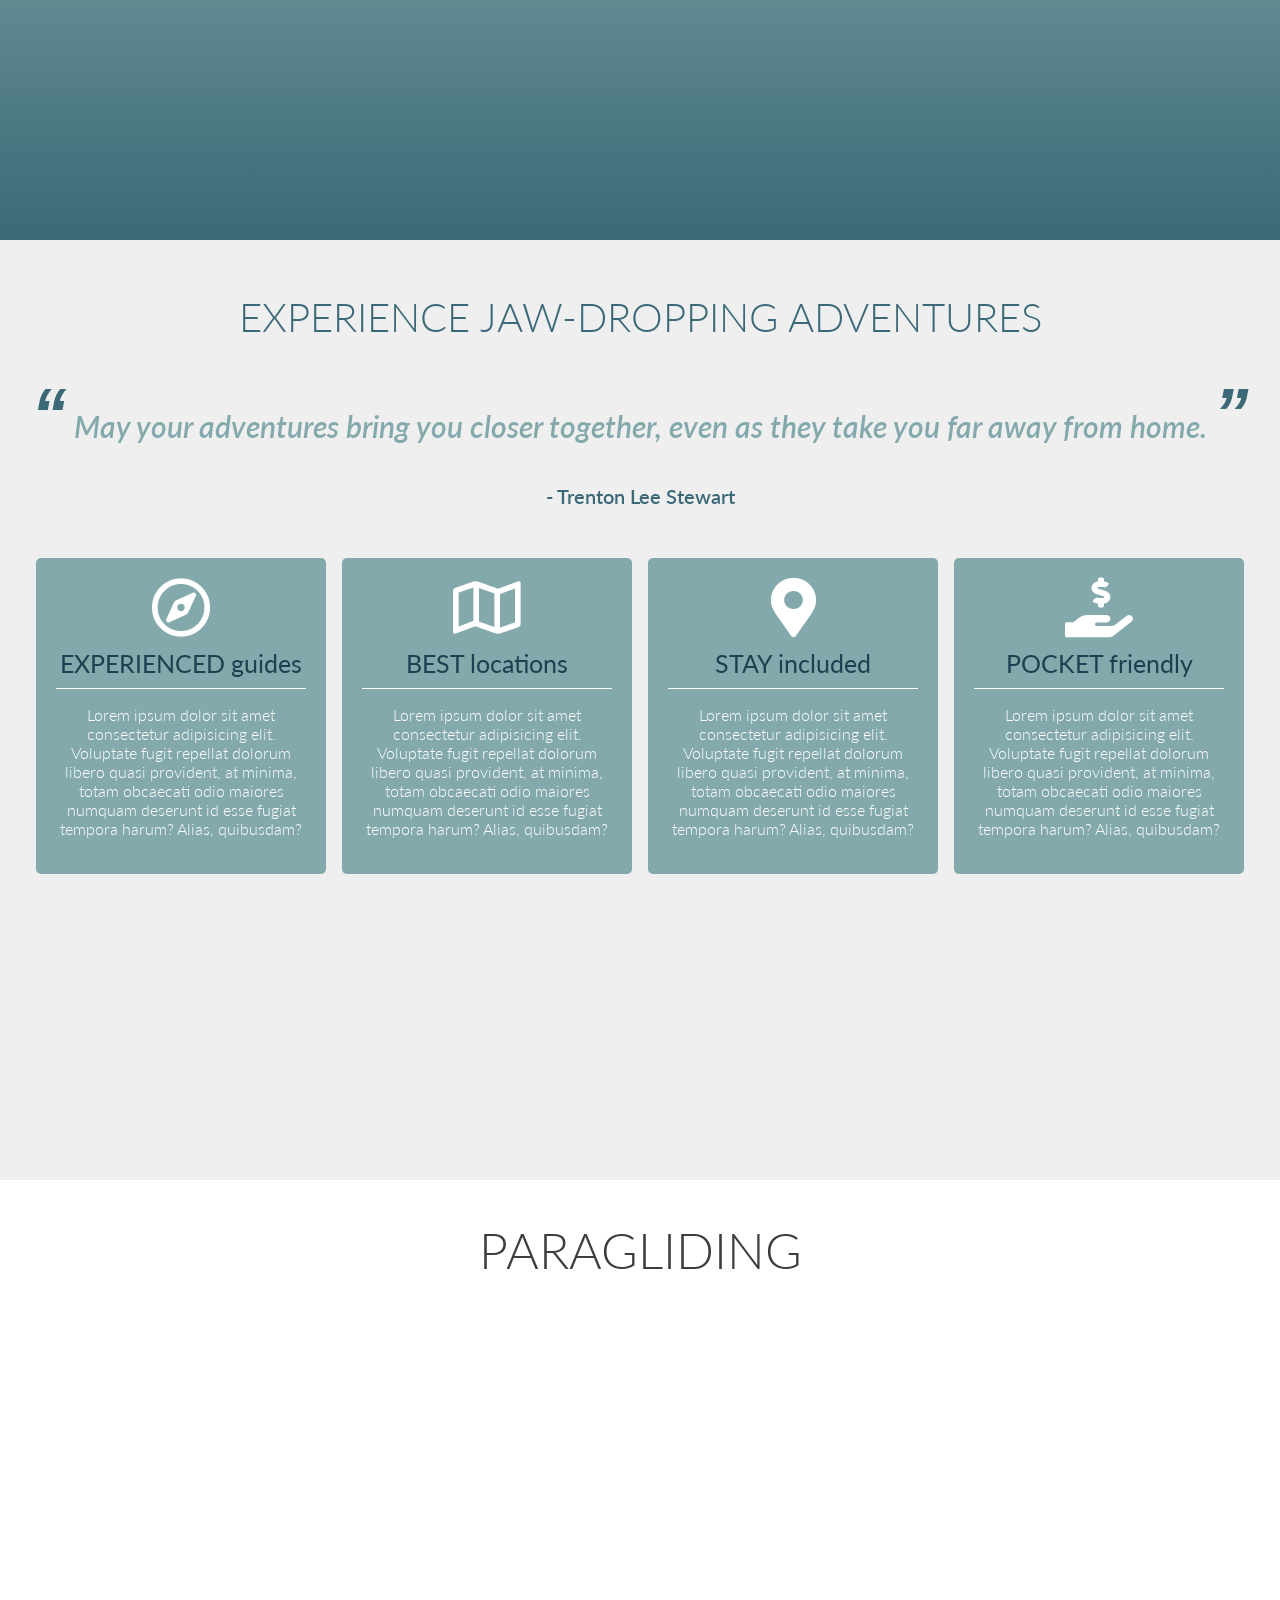
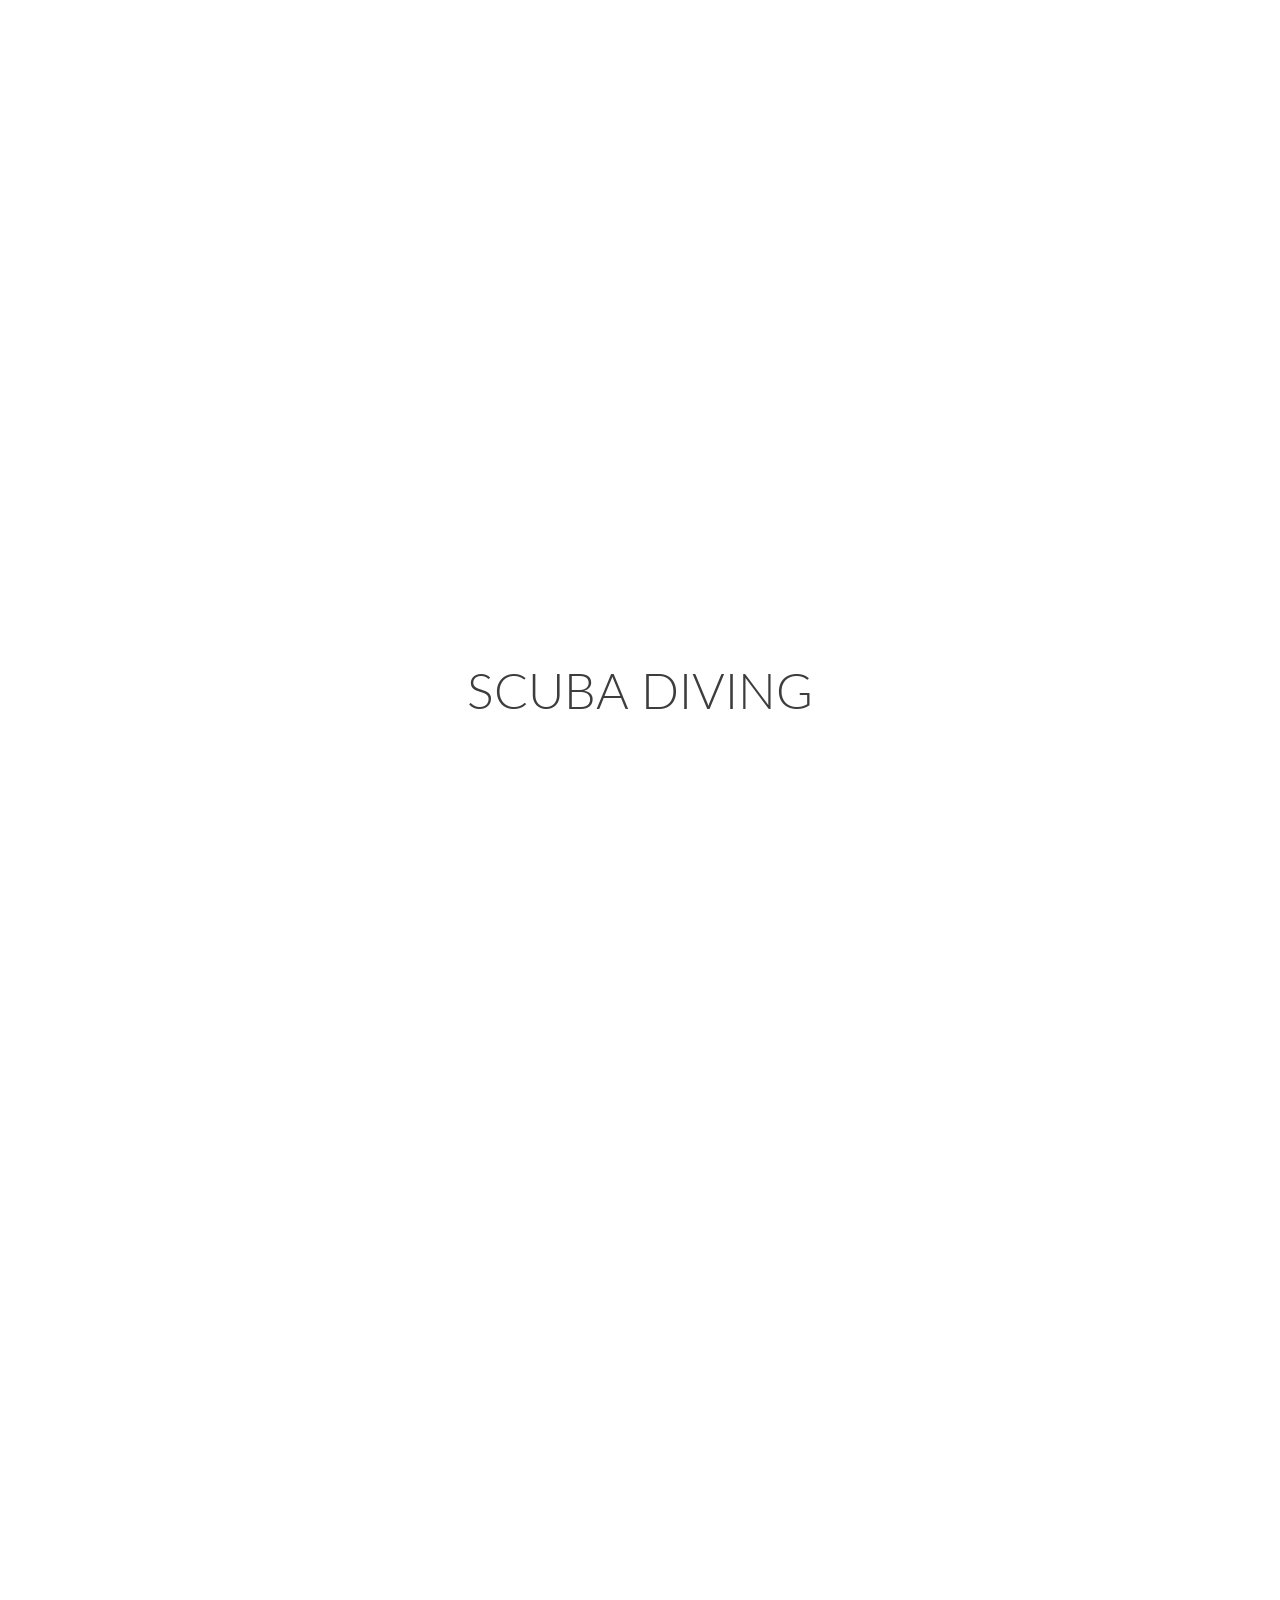
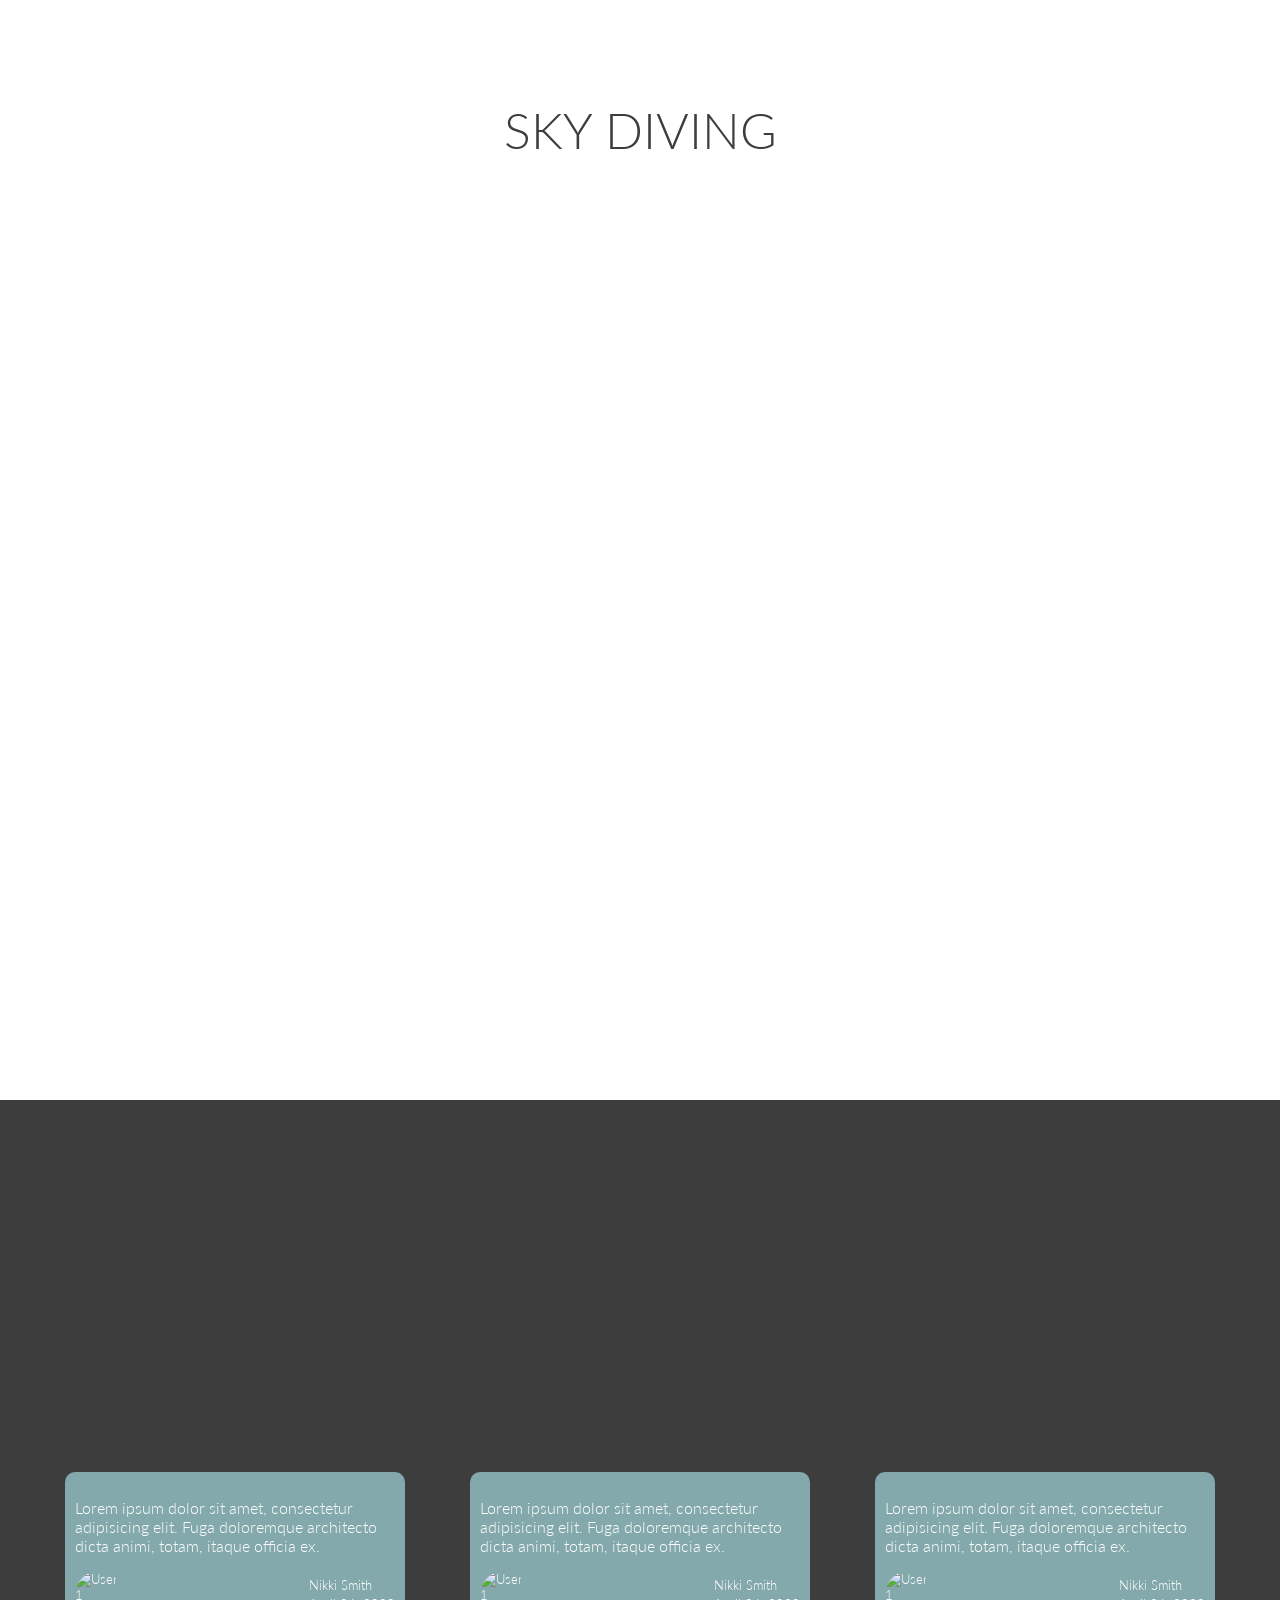
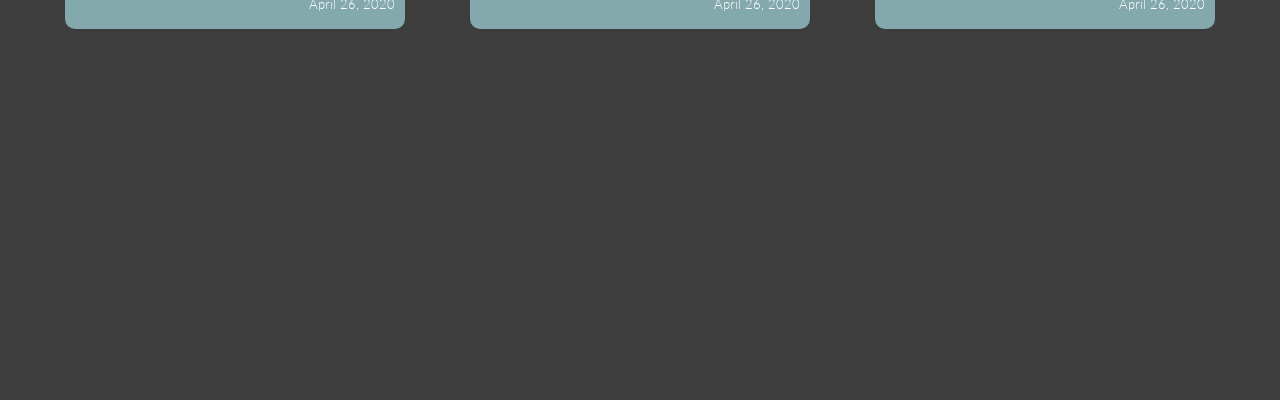
==== commit 50895bd7: "update" ====
--- a/index.html
+++ b/index.html
@@ -3,22 +3,22 @@
   <head>
     <link rel="stylesheet" href="app.css" />
     <meta charset="UTF-8" />
-    <link
-      href="https://fonts.googleapis.com/css2?family=Lato:wght@100;300;400;700&display=swap"
-      rel="stylesheet"
-    />
+    <link href="https://fonts.googleapis.com/css2?family=Lato:wght@100;300;400;700&display=swap" rel="stylesheet"/>
+    <link rel="stylesheet" type="text/css" href="https://cdnjs.cloudflare.com/ajax/libs/font-awesome/5.13.0/css/all.min.css">
     <meta name="viewport" content="width=device-width, initial-scale=1.0" />
-    <title>Eucalyptus</title>
+    <title>Maple Tours</title>
   </head>
   <body>
     <div class="img-1">
       <div class="img-1-content">
-        <div class="title">Love Nature</div>
-        <button class="custom-btn">Explore more</button>
+        <i class="fab fa-canadian-maple-leaf"></i>
+        <div class="title">MAPLE TOURS</div>
+        <p>Lorem ipsum dolor sit, amet consectetur adipisicing elit. Dolorum, labore.</p>
+        <button class="custom-btn"><a href="#tours">Explore more</a></button>
       </div>
     </div>
 
-    <section class="tours">
+    <section id="tours" class="tours">
       <div class="tours-info">
         <h2 class="tours-heading">TOURS WE OFFER</h2>
         <p class="tours-details">
@@ -45,6 +45,51 @@
       </div>
     </section>
 
+    <section class="adventures">
+      <h2 class="adv-heading">EXPERIENCE JAW-DROPPING ADVENTURES</h2>
+      <p class="quotes">
+        <span class="quotes-sign">&ldquo;</span>
+        May your adventures bring you closer together, even as they take you far away from home.
+        <span class="quotes-sign">&rdquo;</span>
+      </p>
+      <p class="author">- Trenton Lee Stewart</p>
+      
+      <div class="adv-features">
+        <div class="adv-feature-element">
+          <i class="far fa-compass"></i>
+          <h3>EXPERIENCED guides</h3>
+          <p>Lorem ipsum dolor sit amet consectetur adipisicing elit. 
+            Voluptate fugit repellat dolorum libero quasi provident, at minima, 
+            totam obcaecati odio maiores numquam deserunt id esse fugiat tempora harum? Alias, quibusdam?
+          </p>
+        </div>
+        <div class="adv-feature-element">
+          <i class="far fa-map"></i>
+          <h3>BEST locations</h3>
+          <p>Lorem ipsum dolor sit amet consectetur adipisicing elit. 
+            Voluptate fugit repellat dolorum libero quasi provident, at minima, 
+            totam obcaecati odio maiores numquam deserunt id esse fugiat tempora harum? Alias, quibusdam?
+          </p>
+        </div>
+        <div class="adv-feature-element">
+          <i class="fas fa-map-marker-alt"></i>
+          <h3>STAY included</h3>
+          <p>Lorem ipsum dolor sit amet consectetur adipisicing elit. 
+            Voluptate fugit repellat dolorum libero quasi provident, at minima, 
+            totam obcaecati odio maiores numquam deserunt id esse fugiat tempora harum? Alias, quibusdam?
+          </p>
+        </div>
+        <div class="adv-feature-element">
+          <i class="fas fa-hand-holding-usd"></i>
+          <h3>POCKET friendly</h3>
+          <p>Lorem ipsum dolor sit amet consectetur adipisicing elit. 
+            Voluptate fugit repellat dolorum libero quasi provident, at minima, 
+            totam obcaecati odio maiores numquam deserunt id esse fugiat tempora harum? Alias, quibusdam?
+          </p>
+        </div>
+      </div>
+    </section>
+    
     <section class="adventures-section">Paragliding</section>
     <div class="adventures-img-1"></div>
     <section class="adventures-section">Scuba Diving</section>
--- a/app.css
+++ b/app.css
@@ -56,13 +56,17 @@
   transform: translate(-50%, -50%);
   z-index: 1;
   text-align: center;
+  color: white;
+  text-shadow: 0 1px 5px black;
+}
+
+.img-1-content > i {
+  font-size: 60px;
 }
 
 .title {
-  color: white;
   font-size: 70px;
   text-align: center;
-  text-shadow: 0 1px 5px black;
 }
 
 .custom-btn {
@@ -80,8 +84,19 @@
 }
 
 .custom-btn:hover {
-  opacity: .9;
+  background-color: #84a9ac;
   box-shadow: 0px 3px 15px black;
+  transition: all .4s ease;
+}
+
+.custom-btn > a {
+  all: unset;
+  color: white;
+}
+
+.custom-btn > a:hover {
+  all: unset;
+  color: white;
 }
 
 .section {
@@ -108,6 +123,7 @@
   display: flex;
   align-items: center;
   justify-content: space-evenly;
+  flex-wrap: wrap;
 }
 
 .review {
@@ -161,7 +177,7 @@
   color: #3d3d3d;
   background-color: #fff;
   text-align: center;
-  padding: 40px;
+  padding: 40px 5px;
   font-size: 50px;
   text-transform: uppercase;
 }
@@ -243,3 +259,97 @@
   right: 0;
   top: 20%;
 }
+
+
+/********** ADVENTURES **********/
+
+.adventures {
+  min-height: 100vh;
+  background-color: #efefef;
+  text-align: center;
+  padding: 20px;
+}
+
+.adv-heading {
+  color: #3b6978;
+  font-size: 40px;
+  font-weight: 300;
+}
+
+.quotes {
+  font-size: 30px;
+  color: #84a9ac;
+  font-weight: 600;
+  font-style: italic;
+}
+
+.quotes-sign {
+  font-size: 70px;
+  color: #3b6978;
+  font-family: Arial, Helvetica, sans-serif;
+}
+
+.author {
+  font-size: 20px;
+  color: #3b6978;
+  font-weight: 600;
+}
+
+/*********** ADVENTURE FEATURES **********/
+
+.adv-features {
+  display: flex;
+  flex-wrap: wrap;
+  align-items: center;
+  justify-content: space-evenly;
+  margin-top: 50px;
+}
+
+.adv-feature-element {
+  padding: 20px;
+  width: 250px;
+  background-color: #84a9ac;
+  border-radius: 5px;
+  color: white;
+  transition: .2s all ease-in-out;
+}
+
+.adv-feature-element:hover {
+  transform: translateY(-10px);
+}
+
+.adv-feature-element > i {
+  font-size: 60px;
+}
+
+.adv-feature-element > h3 {
+  border-bottom: 1px white solid;
+  font-size: 25px;
+  font-weight: 400;
+  margin: 0;
+  padding: 10px 0;
+  color: #204051;
+}
+
+
+/********** MEDIA QUERIES **********/
+
+@media (max-width: 768px) {
+  .tours {
+    height: unset;
+    flex-direction: column;
+  }
+
+  .tours-img {
+    position: unset;
+    margin-bottom: 20px;
+  }
+
+  .quotes-sign {
+    display: block;
+  }
+
+  .quotes-sign:last-child {
+    display: none;
+  }
+}
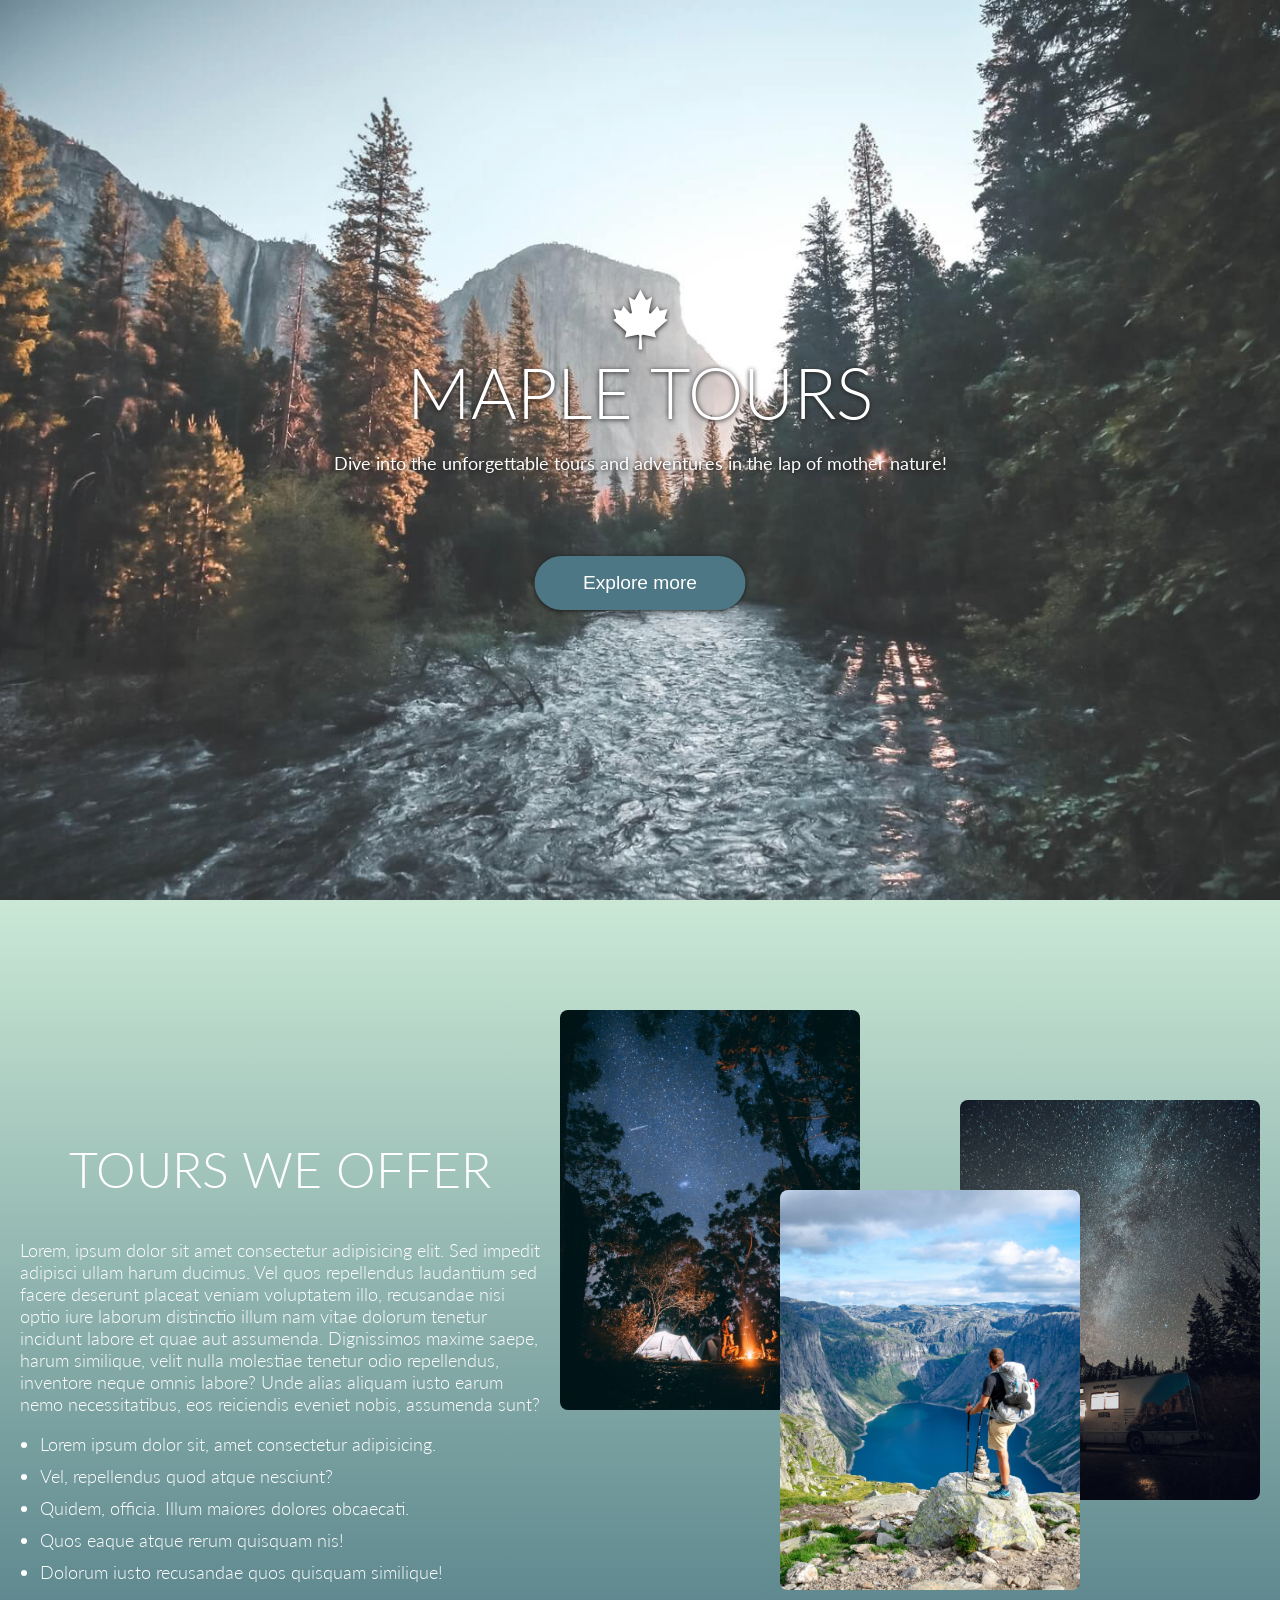
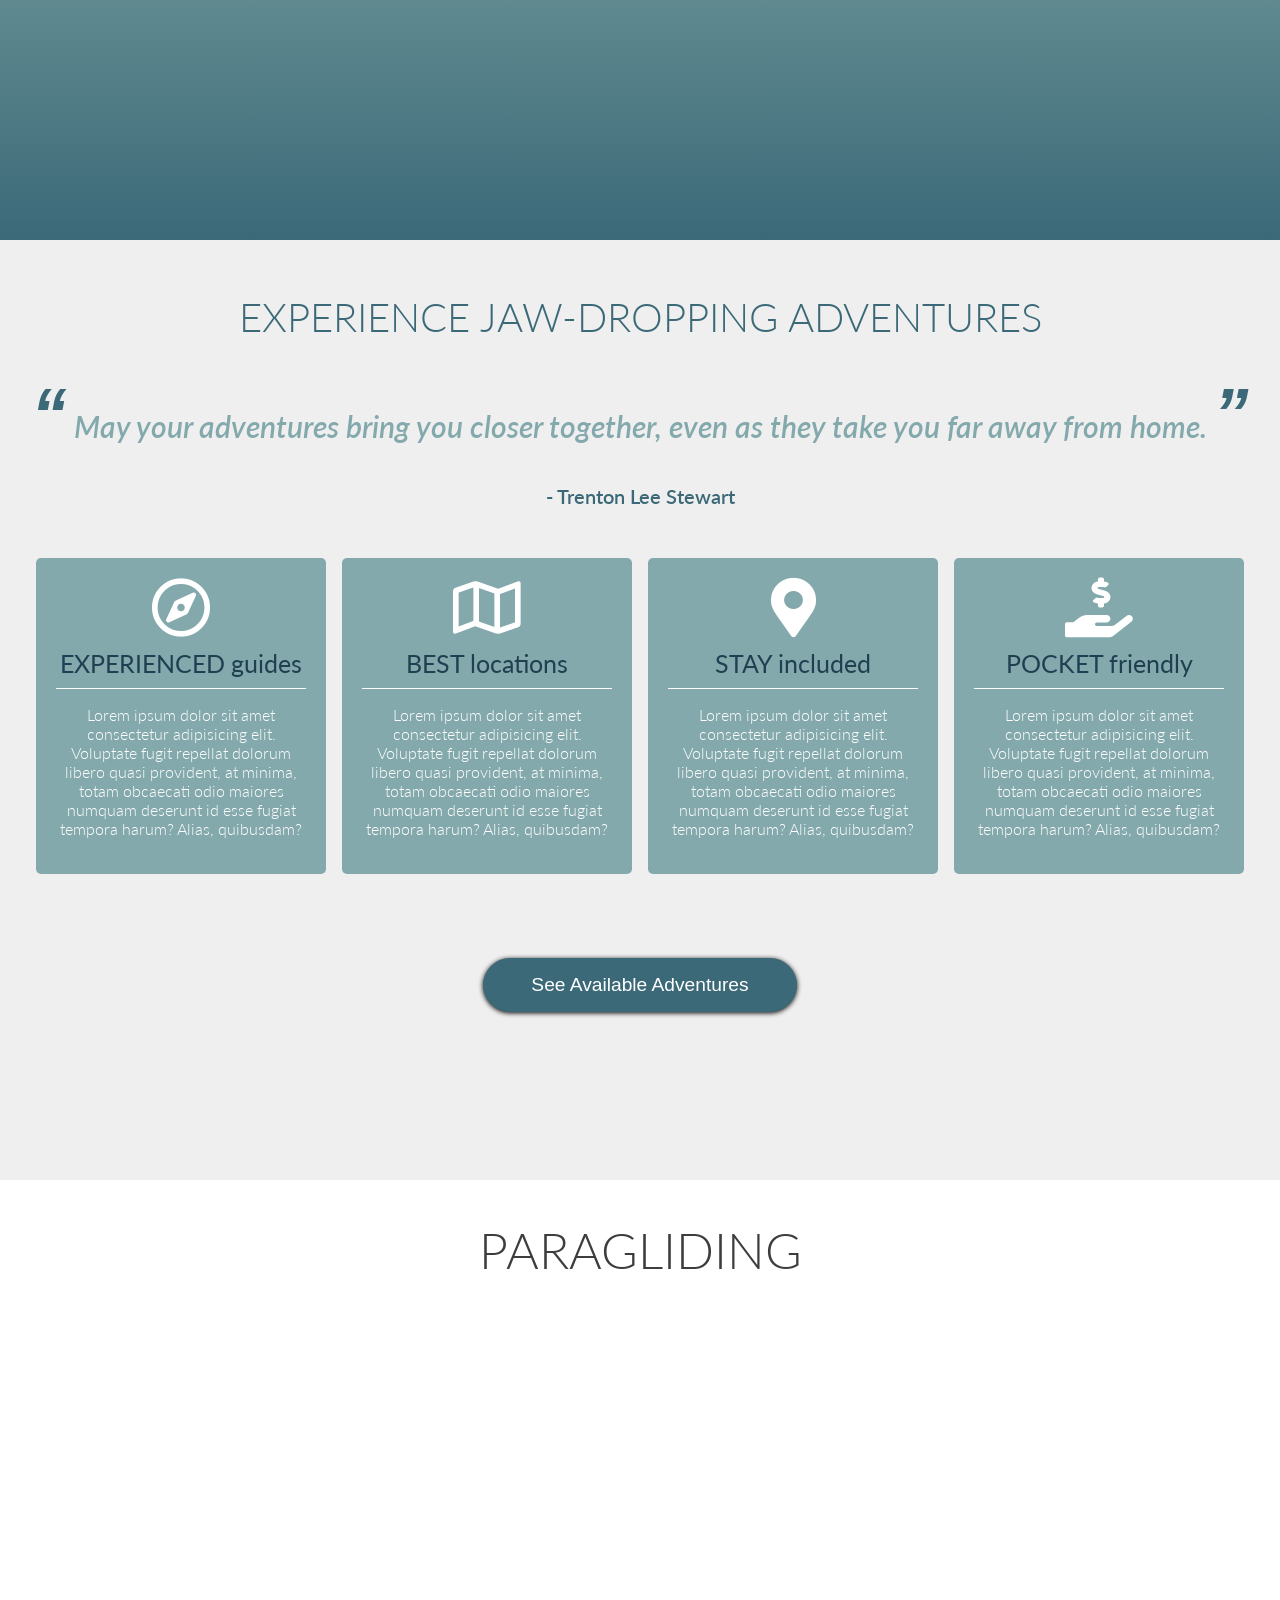
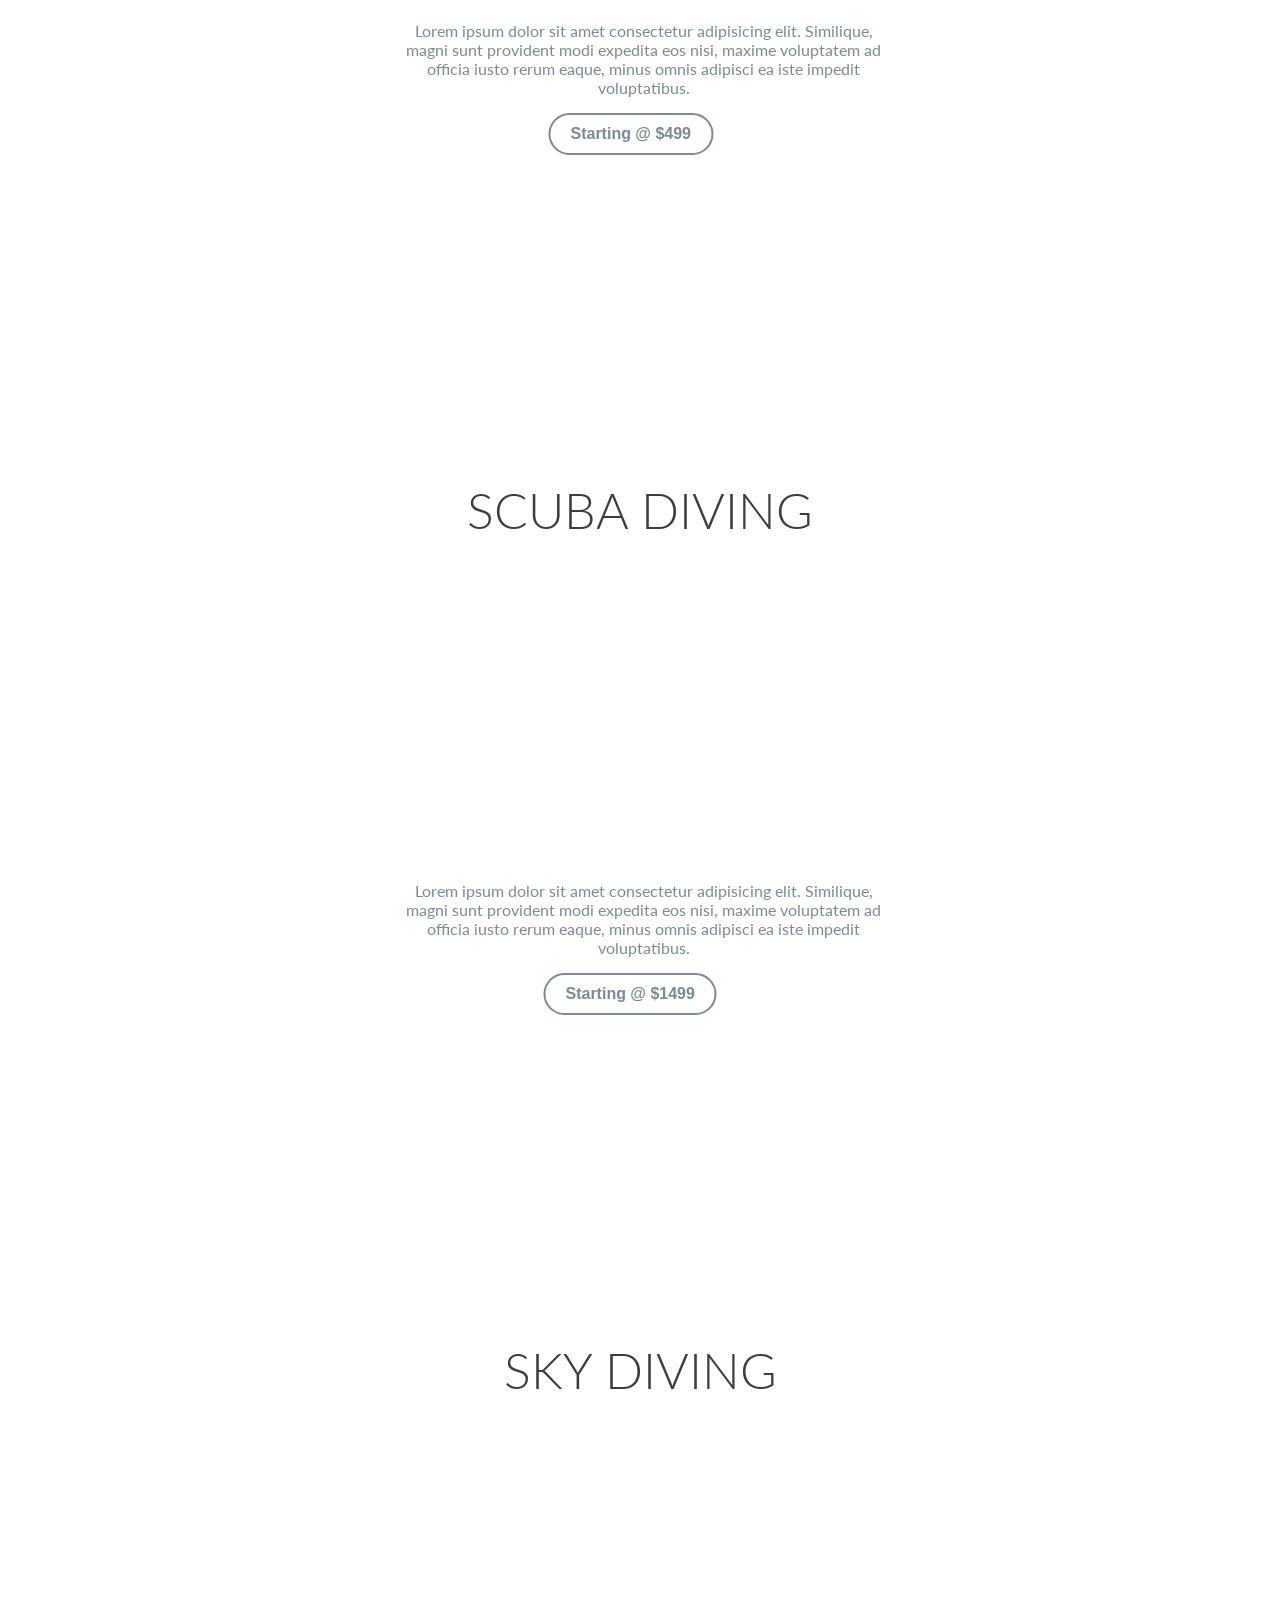
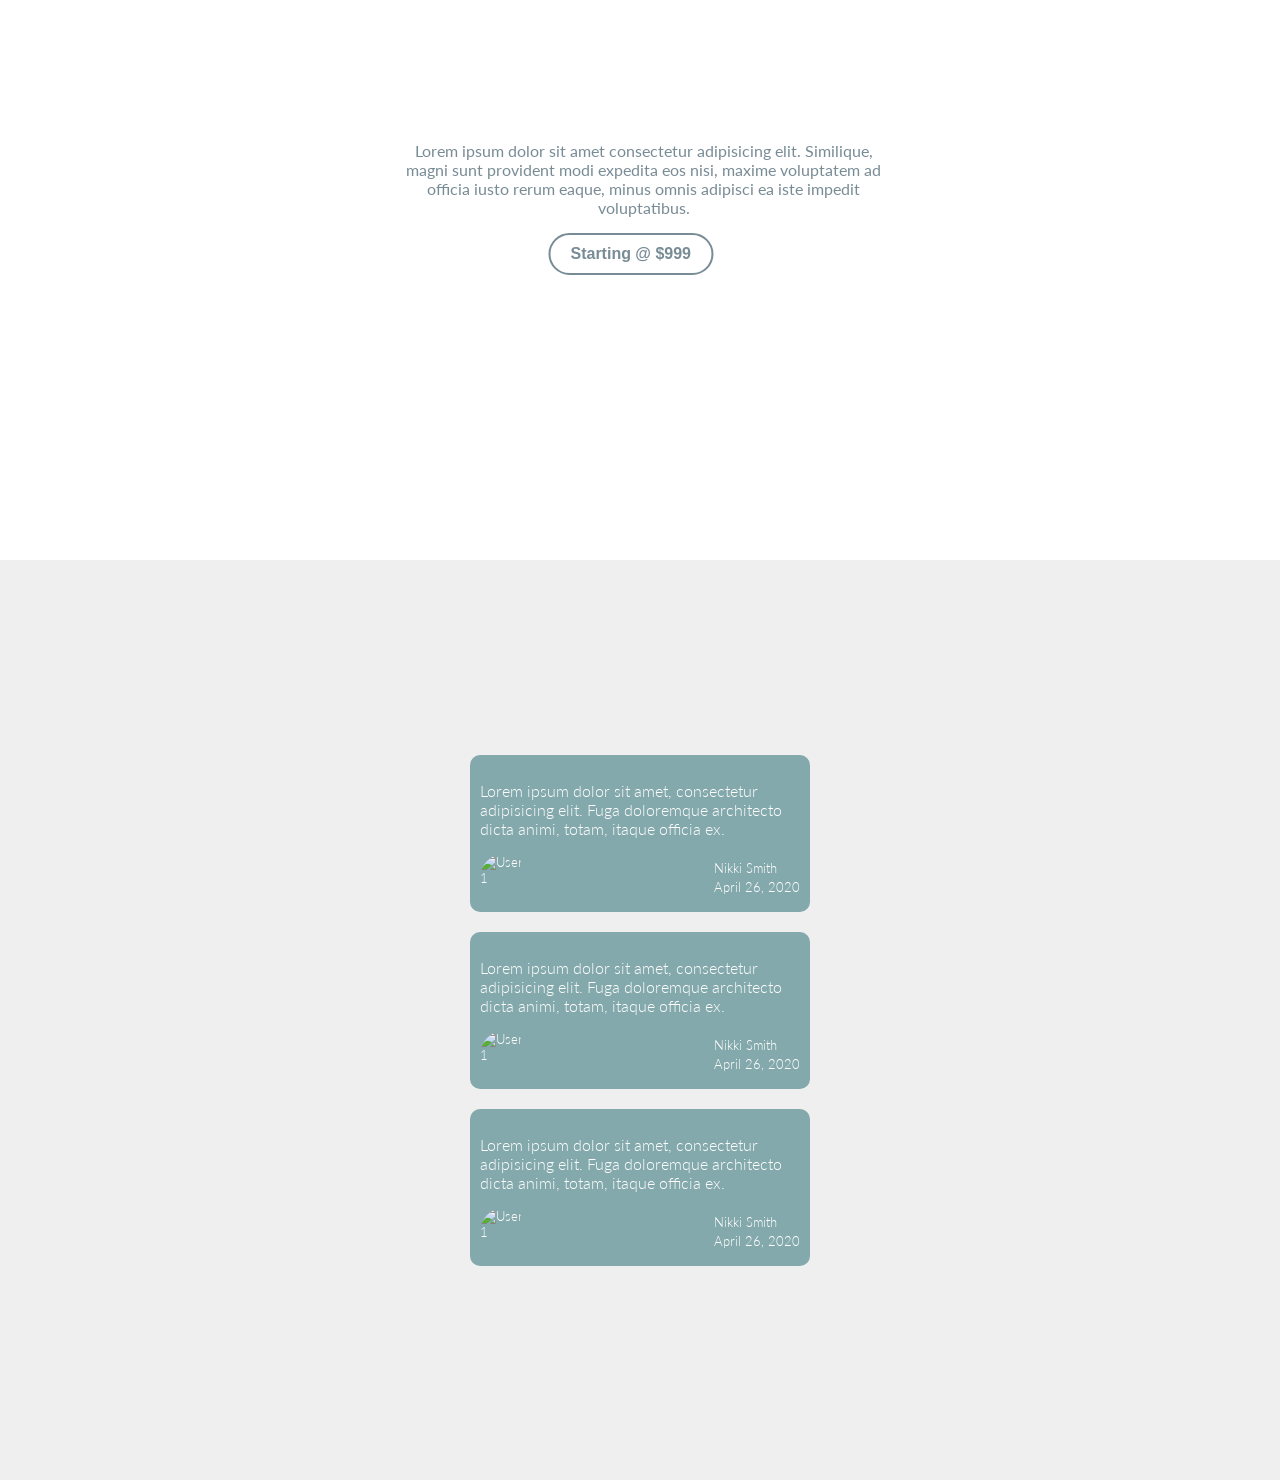
==== commit e584f5c0: "update" ====
--- a/index.html
+++ b/index.html
@@ -13,7 +13,7 @@
       <div class="img-1-content">
         <i class="fab fa-canadian-maple-leaf"></i>
         <div class="title">MAPLE TOURS</div>
-        <p>Lorem ipsum dolor sit, amet consectetur adipisicing elit. Dolorum, labore.</p>
+        <p>Dive into the unforgettable tours and adventures in the lap of mother nature!</p>
         <button class="custom-btn"><a href="#tours">Explore more</a></button>
       </div>
     </div>
@@ -53,7 +53,7 @@
         <span class="quotes-sign">&rdquo;</span>
       </p>
       <p class="author">- Trenton Lee Stewart</p>
-      
+
       <div class="adv-features">
         <div class="adv-feature-element">
           <i class="far fa-compass"></i>
@@ -88,56 +88,97 @@
           </p>
         </div>
       </div>
+
+      <button class="custom-btn"><a href="#adventures">See Available Adventures</a></button>
+      <br /><br />
     </section>
     
-    <section class="adventures-section">Paragliding</section>
-    <div class="adventures-img-1"></div>
+    <section id="adventures" class="adventures-section">Paragliding</section>
+    <div class="adventures-img-1">
+      <div class="adv-img-content">
+        <p>
+          Lorem ipsum dolor sit amet consectetur adipisicing elit. 
+          Similique, magni sunt provident modi expedita eos nisi, 
+          maxime voluptatem ad officia iusto rerum eaque, 
+          minus omnis adipisci ea iste impedit voluptatibus.
+        </p>
+        <div class="price-tag">Starting @ $499</div>
+      </div>
+    </div>
     <section class="adventures-section">Scuba Diving</section>
-    <div class="adventures-img-2"></div>
+    <div class="adventures-img-2">
+      <div class="adv-img-content">
+        <p>
+          Lorem ipsum dolor sit amet consectetur adipisicing elit. 
+          Similique, magni sunt provident modi expedita eos nisi, 
+          maxime voluptatem ad officia iusto rerum eaque, 
+          minus omnis adipisci ea iste impedit voluptatibus.
+        </p>
+        <div class="price-tag">Starting @ $1499</div>
+      </div>
+    </div>
     <section class="adventures-section">Sky Diving</section>
-    <div class="adventures-img-3"></div>
+    <div class="adventures-img-3">
+      <div class="adv-img-content">
+        <p>
+          Lorem ipsum dolor sit amet consectetur adipisicing elit. 
+          Similique, magni sunt provident modi expedita eos nisi, 
+          maxime voluptatem ad officia iusto rerum eaque, 
+          minus omnis adipisci ea iste impedit voluptatibus.
+        </p>
+        <div class="price-tag">Starting @ $999</div>
+      </div>
+    </div>
     
-    <section class="reviews-section">
-      <div class="review">
-        <p>
-          Lorem ipsum dolor sit amet, consectetur adipisicing elit. Fuga
-          doloremque architecto dicta animi, totam, itaque officia ex.
-        </p>
-        <div class="review-person">
-          <img src="http://alexsommers.com/codepen/user-6.jpg" alt="User 1" class="review-img" />
-          <div class="review-info">
-            <p>Nikki Smith</p>
-            <p>April 26, 2020</p>
+    <section class="reviews-and-form">
+      <div class="reviews-section">
+        <!-- <div class="reviews-heading">REVIEWS</div> -->
+        <div class="review">
+          <p>
+            Lorem ipsum dolor sit amet, consectetur adipisicing elit. Fuga
+            doloremque architecto dicta animi, totam, itaque officia ex.
+          </p>
+          <div class="review-person">
+            <img src="http://alexsommers.com/codepen/user-6.jpg" alt="User 1" class="review-img" />
+            <div class="review-info">
+              <p>Nikki Smith</p>
+              <p>April 26, 2020</p>
+            </div>
           </div>
         </div>
-      </div>
-      <div class="review">
-        <p>
-          Lorem ipsum dolor sit amet, consectetur adipisicing elit. Fuga
-          doloremque architecto dicta animi, totam, itaque officia ex.
-        </p>
-        <div class="review-person">
-          <img src="http://alexsommers.com/codepen/user-6.jpg" alt="User 1" class="review-img" />
-          <div>
-            <p>Nikki Smith</p>
-            <p>April 26, 2020</p>
+        <div class="review">
+          <p>
+            Lorem ipsum dolor sit amet, consectetur adipisicing elit. Fuga
+            doloremque architecto dicta animi, totam, itaque officia ex.
+          </p>
+          <div class="review-person">
+            <img src="http://alexsommers.com/codepen/user-6.jpg" alt="User 1" class="review-img" />
+            <div>
+              <p>Nikki Smith</p>
+              <p>April 26, 2020</p>
+            </div>
           </div>
         </div>
-      </div>
-      <div class="review">
-        <p>
-          Lorem ipsum dolor sit amet, consectetur adipisicing elit. Fuga
-          doloremque architecto dicta animi, totam, itaque officia ex.
-        </p>
-        <div class="review-person">
-          <img src="http://alexsommers.com/codepen/user-6.jpg" alt="User 1" class="review-img" />
-          <div class="review-info">
-            <p>Nikki Smith</p>
-            <p>April 26, 2020</p>
+        <div class="review">
+          <p>
+            Lorem ipsum dolor sit amet, consectetur adipisicing elit. Fuga
+            doloremque architecto dicta animi, totam, itaque officia ex.
+          </p>
+          <div class="review-person">
+            <img src="http://alexsommers.com/codepen/user-6.jpg" alt="User 1" class="review-img" />
+            <div class="review-info">
+              <p>Nikki Smith</p>
+              <p>April 26, 2020</p>
+            </div>
           </div>
         </div>
       </div>
+
+      <!-- <div>
+        form upcoming
+      </div> -->
     </section>
+
   </body>
   <script src="app.js"></script>
 </html>
--- a/app.css
+++ b/app.css
@@ -64,6 +64,11 @@
   font-size: 60px;
 }
 
+.img-1-content > p {
+  font-size: 18px;
+  font-weight: 400;
+}
+
 .title {
   font-size: 70px;
   text-align: center;
@@ -117,40 +122,6 @@
   --shadow-light: 0 2rem 5rem rgba(0, 0, 0, 0.05);
 }
 
-.reviews-section {
-  height: 100vh;
-  background-color: #3d3d3d;
-  display: flex;
-  align-items: center;
-  justify-content: space-evenly;
-  flex-wrap: wrap;
-}
-
-.review {
-  width: 20rem;
-  background-color: #84a9ac;
-  color: white;
-  padding: 10px;
-  border-radius: 10px;
-}
-
-.review-img {
-  width: 3rem;
-  height: 3rem;
-  border-radius: 50%;
-}
-
-.review-person {
-  font-size: 0.8rem;
-  display: flex;
-  justify-content: space-between;
-  align-items: center;
-}
-
-.review-person p {
-  margin: 3px 0;
-}
-
 .adventures-img-1 {
   background-image: url("./images/paraglid.jpg");
 }
@@ -166,11 +137,12 @@
 .adventures-img-1,
 .adventures-img-2,
 .adventures-img-3 {
-  height: 100vh;
+  height: 80vh ;
   background-attachment: fixed;
   background-size: cover;
   background-repeat: no-repeat;
   background-position: top;
+  position: relative;
 }
 
 .adventures-section {
@@ -180,6 +152,35 @@
   padding: 40px 5px;
   font-size: 50px;
   text-transform: uppercase;
+}
+
+.adv-img-content {
+  background-color: white;
+  opacity: .6;
+  max-width: 500px;
+  padding: 20px;
+  position: absolute;
+  left: 50%;
+  top: 50%;
+  transform: translate(-50%, -50%) skewX(-10deg);
+}
+
+.adv-img-content > p {
+  transform: skewX(10deg);
+  color: #204051;
+  font-weight: 400;
+  text-align: center;
+}
+
+.price-tag {
+  transform: skewX(10deg);
+  border: 2px solid #204051;
+  color: #204051;
+  padding: 10px 20px;
+  font-weight: bold;
+  border-radius: 100px;
+  width: fit-content;
+  margin: 0 auto;
 }
 
 .tours {
@@ -312,6 +313,7 @@
   border-radius: 5px;
   color: white;
   transition: .2s all ease-in-out;
+  margin-bottom: 20px;
 }
 
 .adv-feature-element:hover {
@@ -331,6 +333,63 @@
   color: #204051;
 }
 
+/********** REVIEWS AND FORM **********/
+
+.reviews-and-form {
+  height: 100vh;
+  background-color: #efefef;
+  display: flex;
+  align-items: center;
+  justify-content: space-between;
+  padding: 10px;
+  flex-wrap: wrap;
+  position: relative;
+}
+
+.reviews-section {
+  flex-basis: 100%;
+  display: flex;
+  flex-direction: column;
+  align-items: center;
+}
+
+.reviews-heading {
+  position: absolute;
+  transform: rotateX(90deg);
+  left: 0;
+  top: 0;
+  z-index: 500;
+  color: #204051
+}
+
+.review {
+  width: 20rem;
+  background-color: #84a9ac;
+  color: white;
+  padding: 10px;
+  border-radius: 10px;
+  margin-bottom: 20px;
+}
+
+.review-img {
+  width: 3rem;
+  height: 3rem;
+  border-radius: 50%;
+}
+
+.review-person {
+  font-size: 0.8rem;
+  display: flex;
+  justify-content: space-between;
+  align-items: center;
+}
+
+.review-person p {
+  margin: 3px 0;
+}
+
+
+
 
 /********** MEDIA QUERIES **********/
 
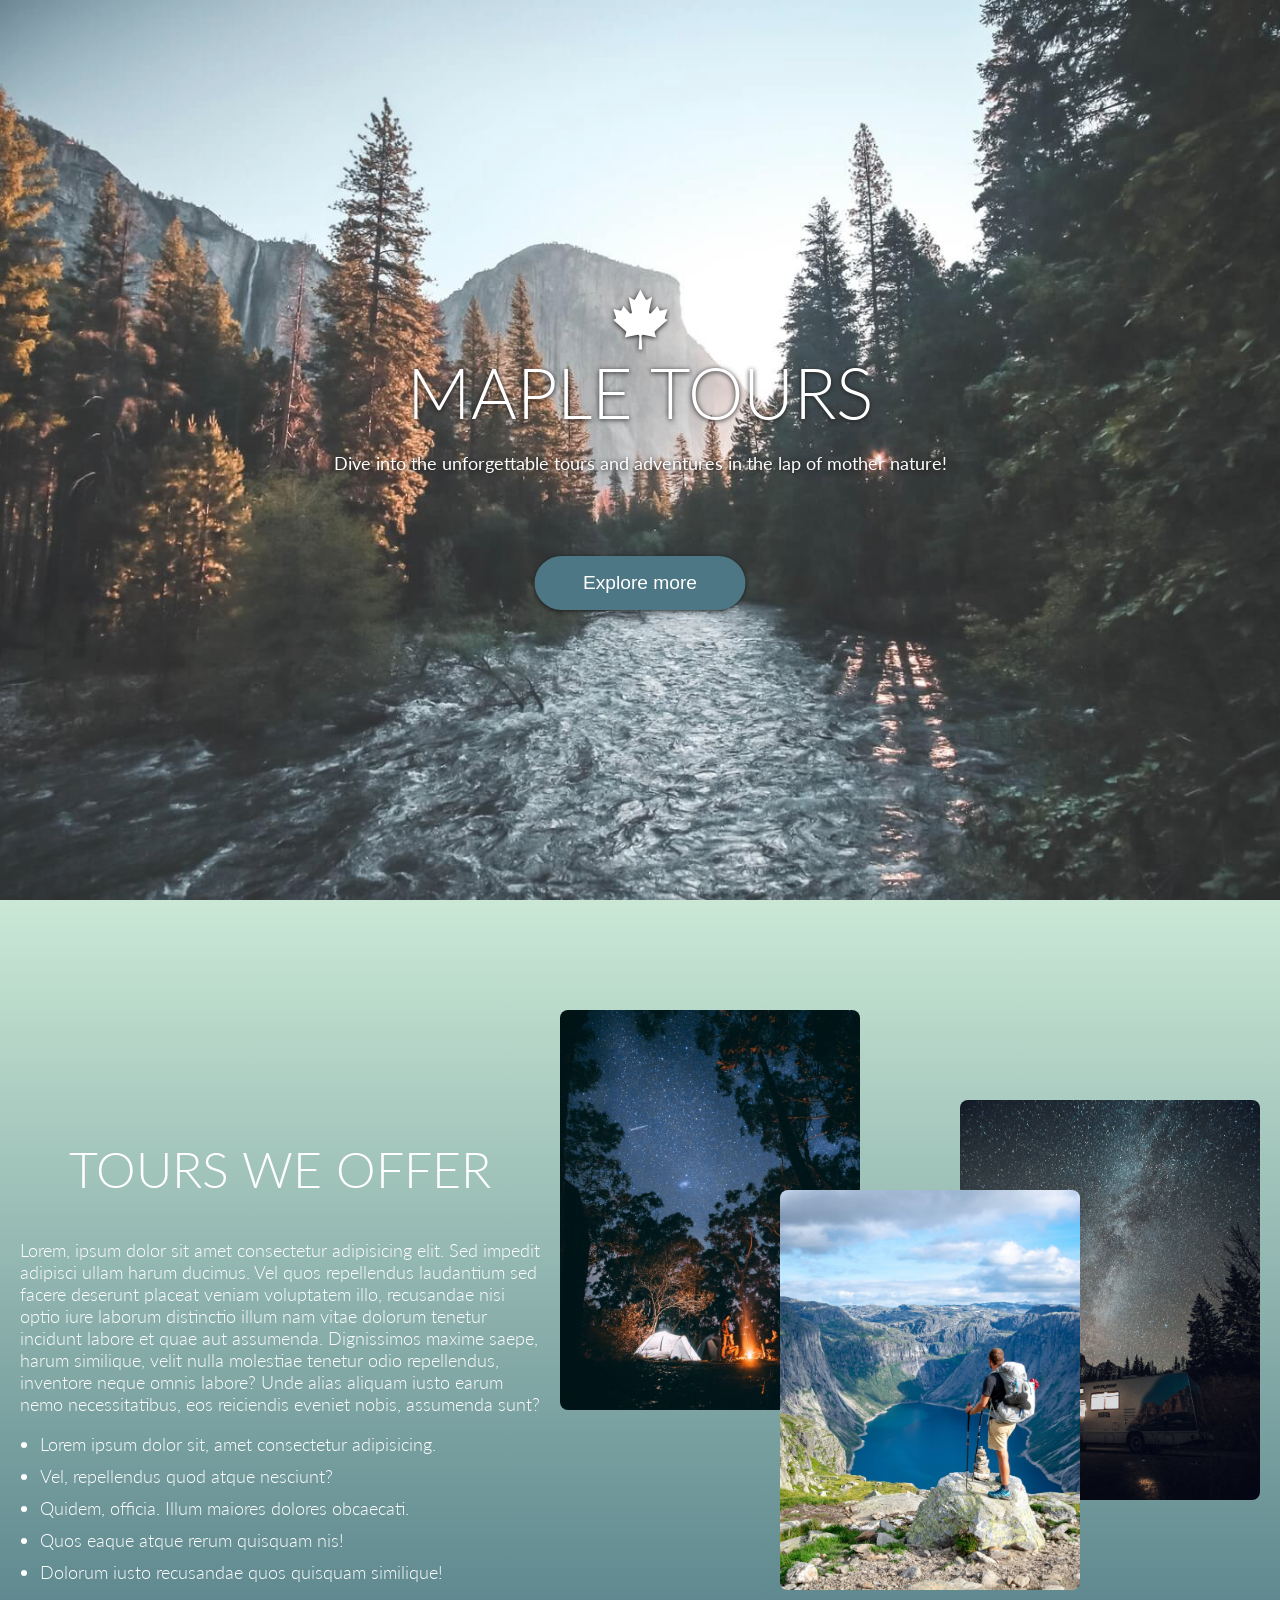
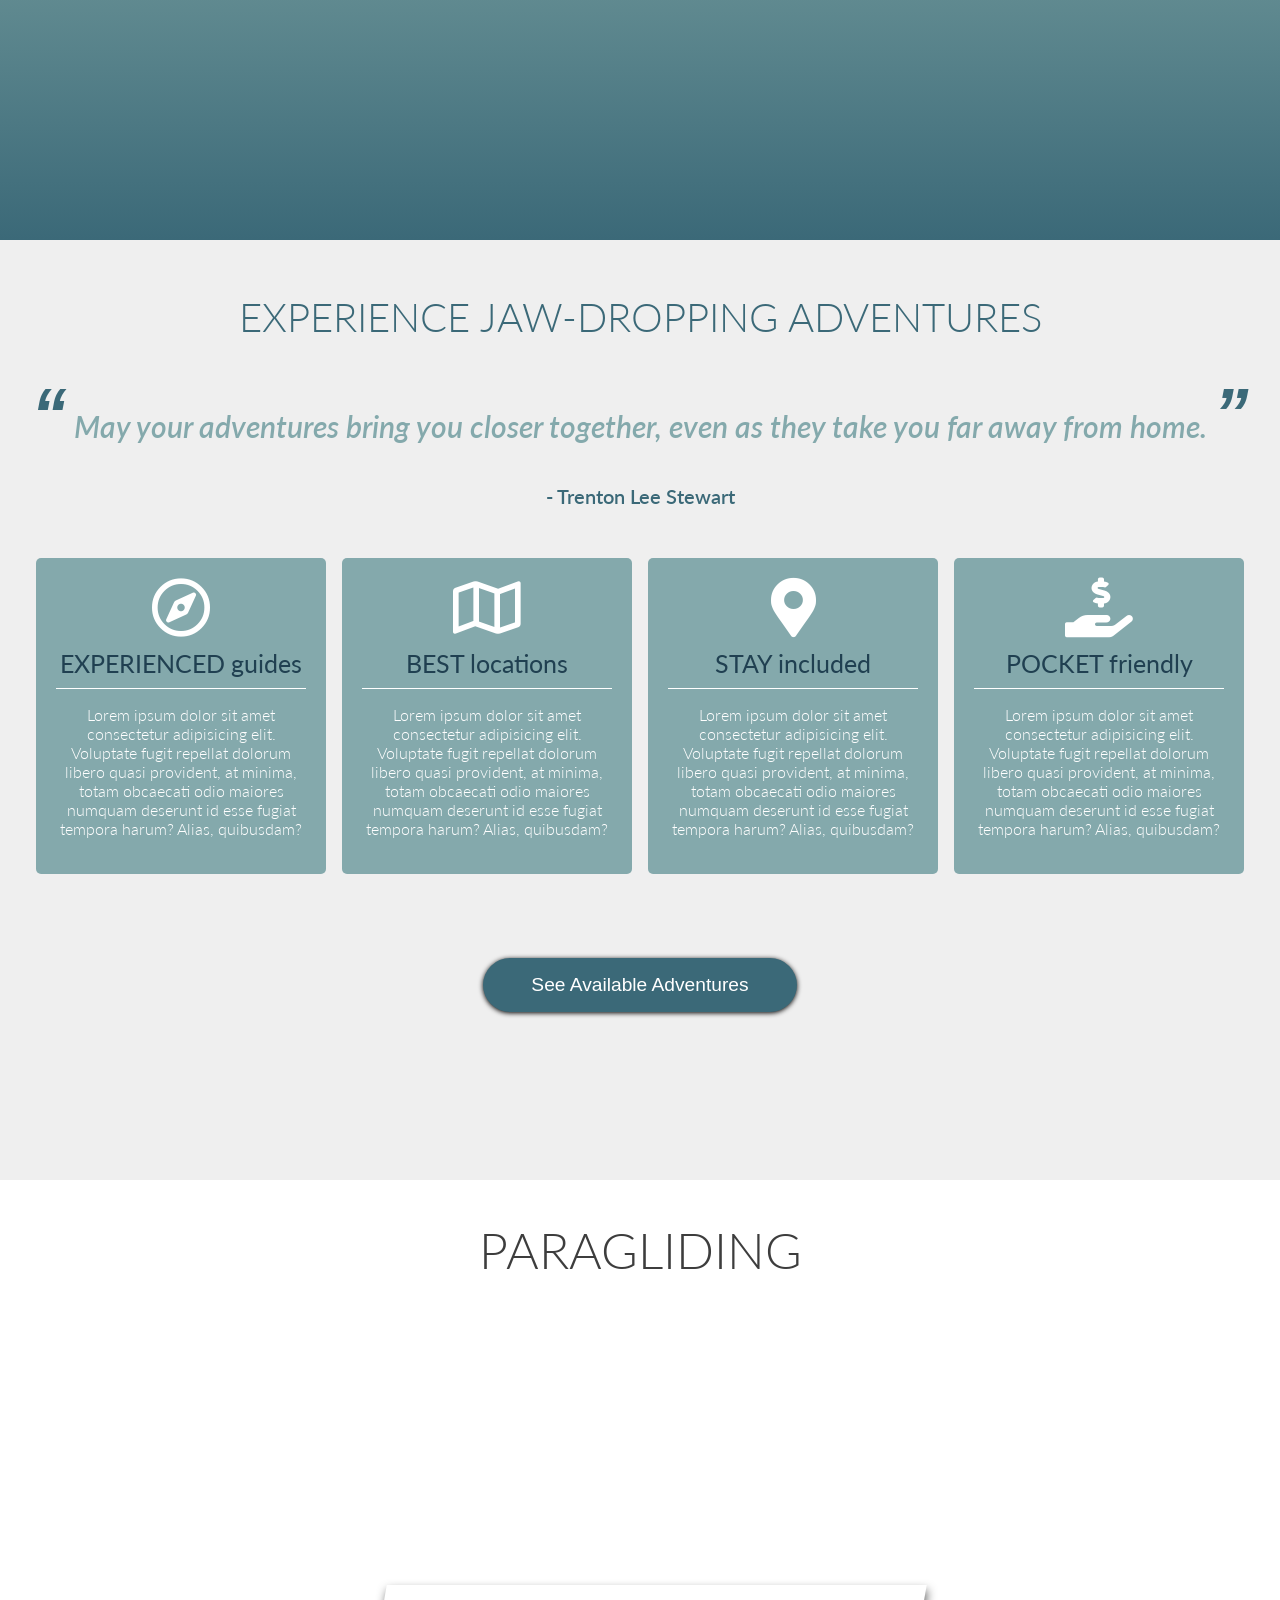
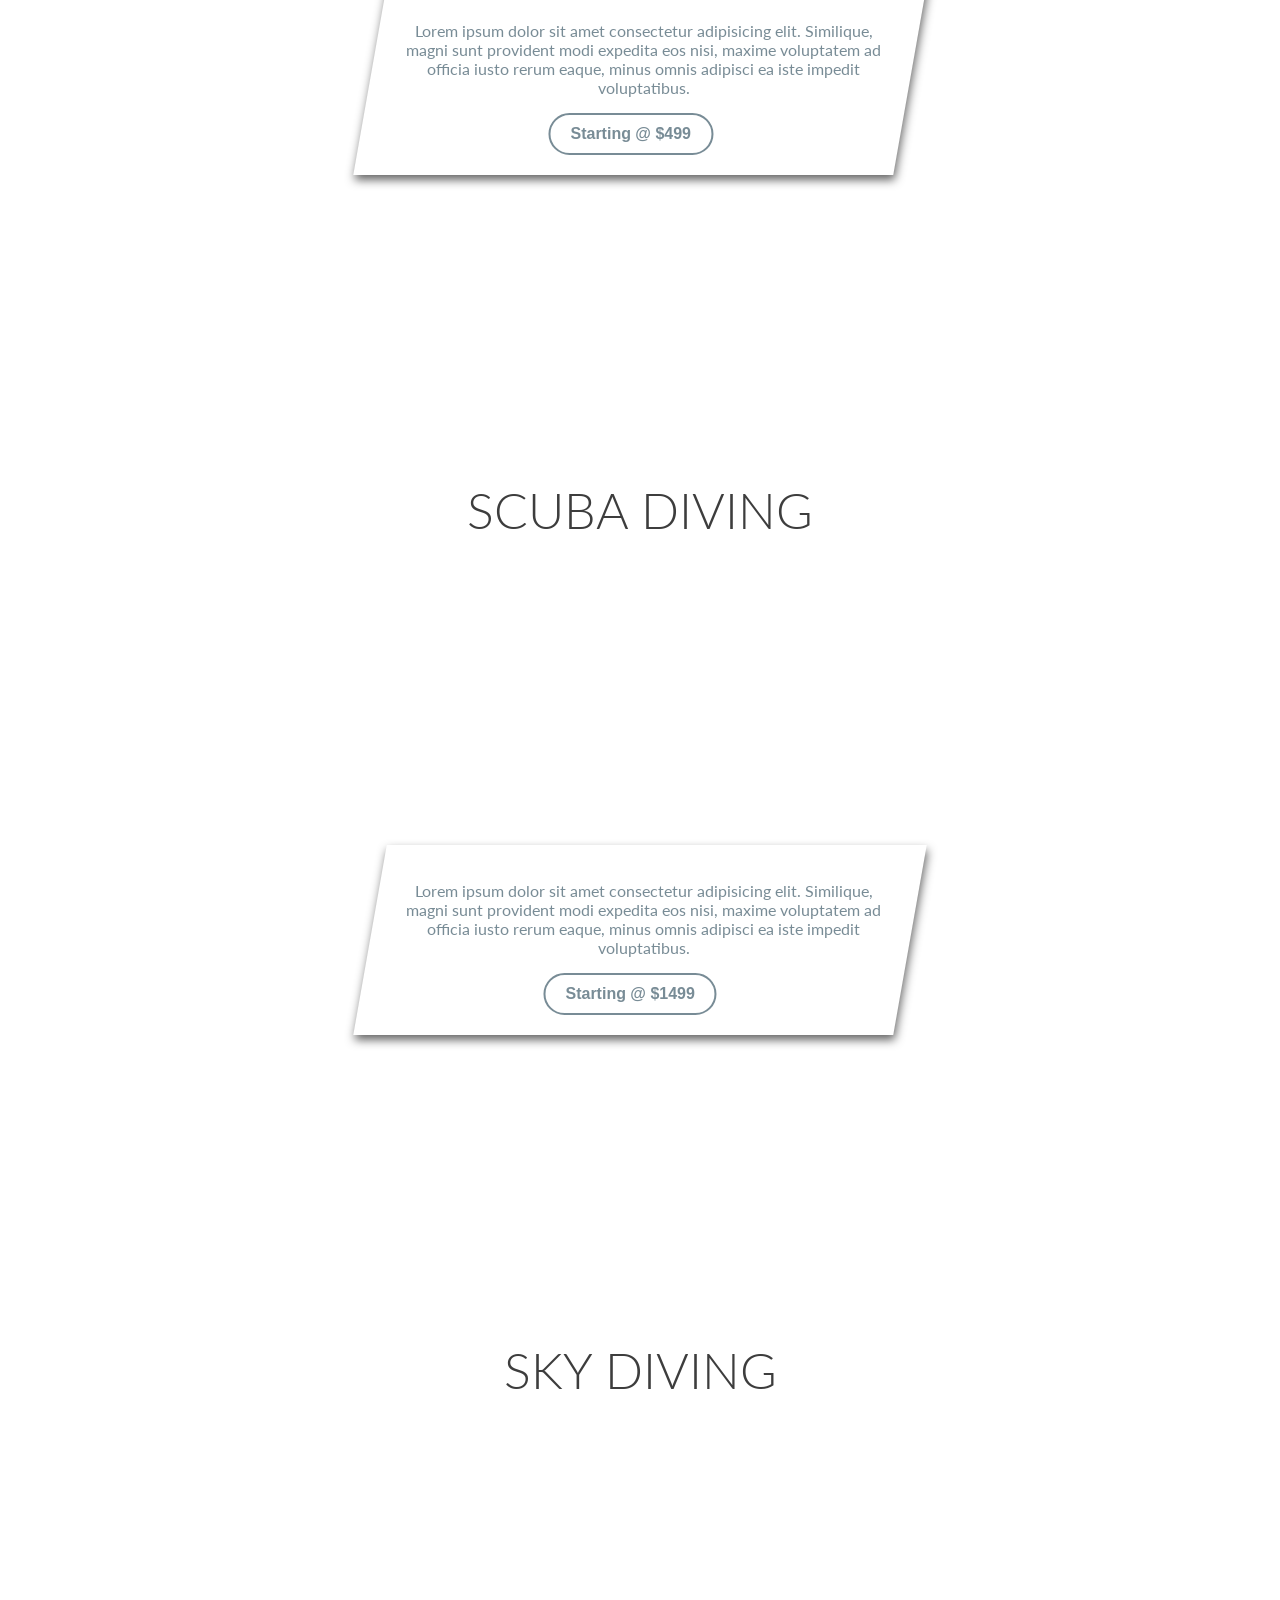
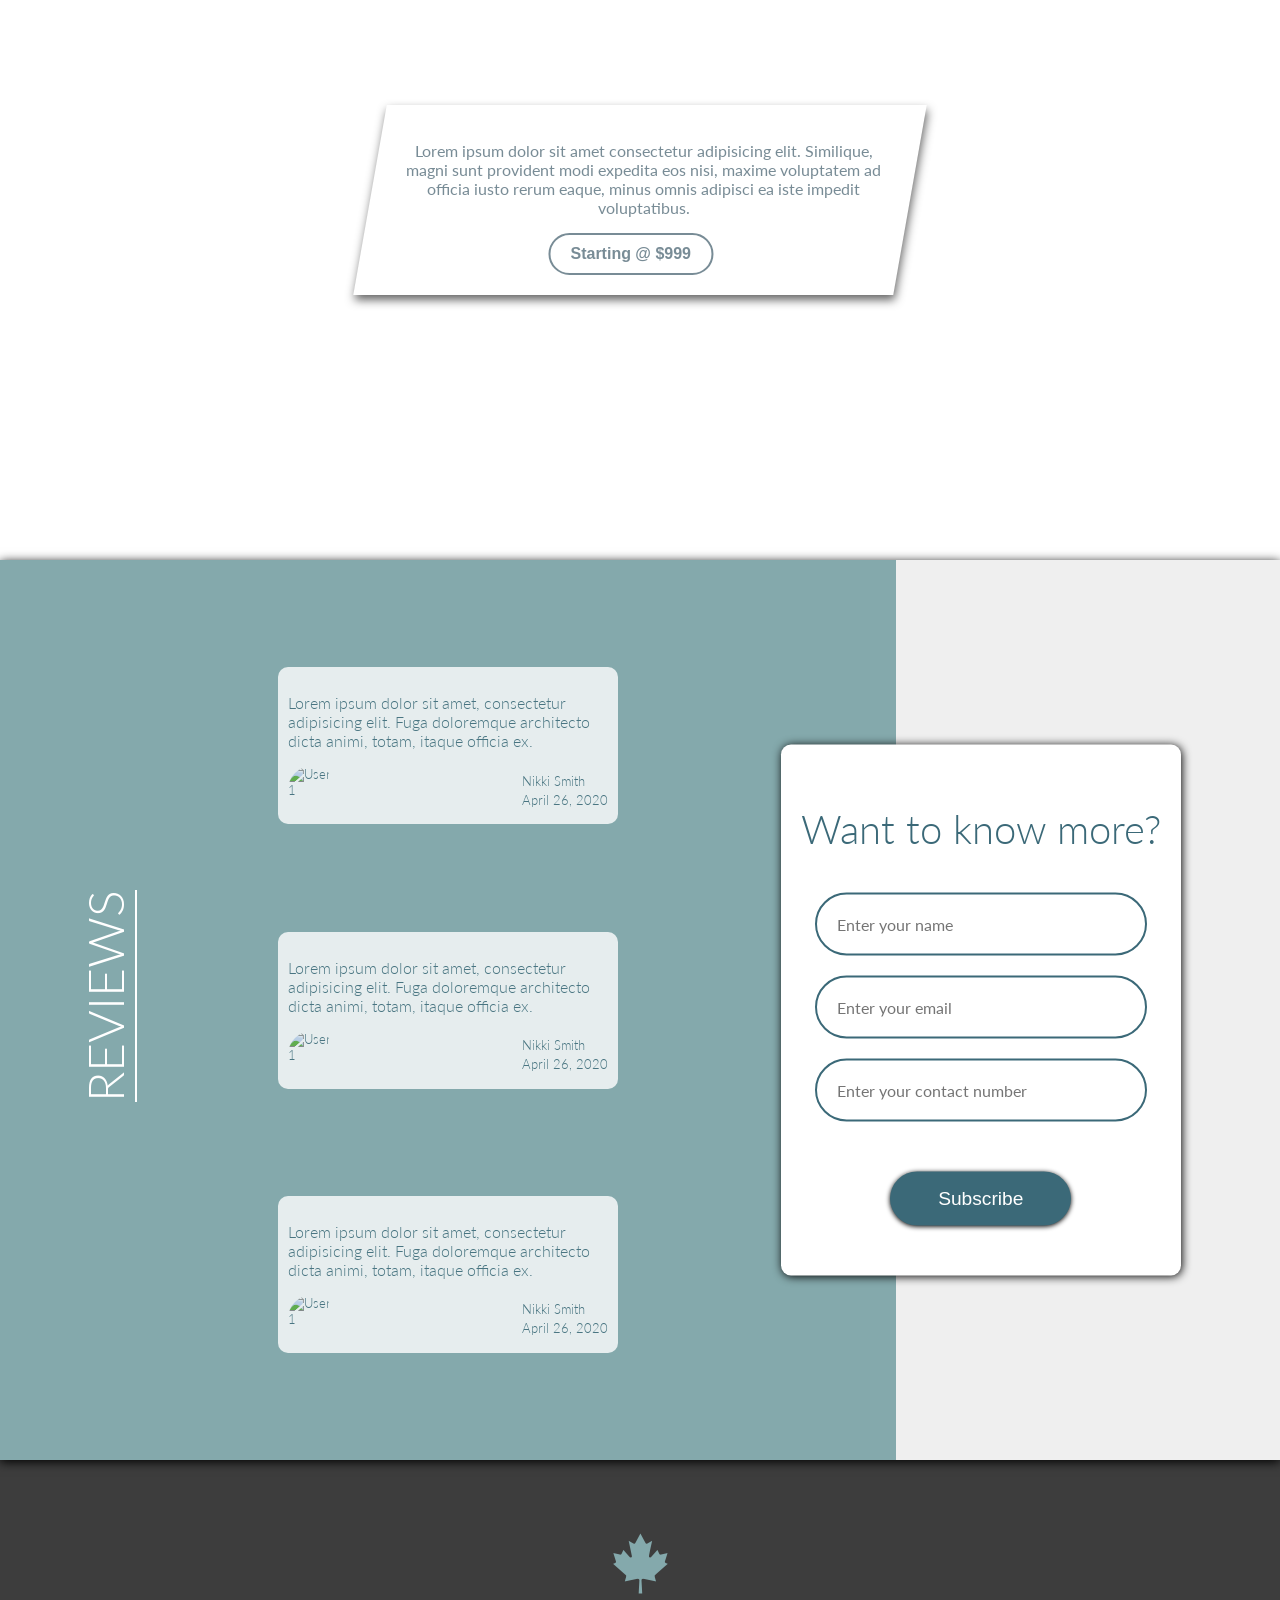
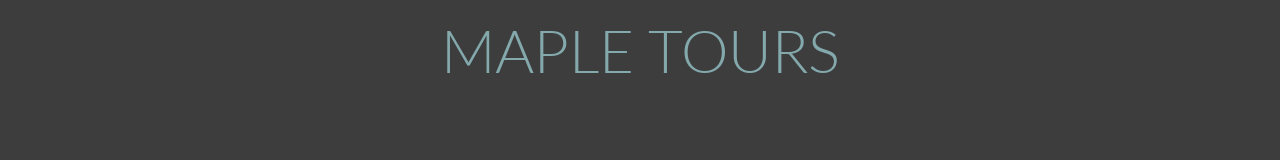
==== commit bbed4169: "update" ====
--- a/index.html
+++ b/index.html
@@ -132,7 +132,7 @@
     
     <section class="reviews-and-form">
       <div class="reviews-section">
-        <!-- <div class="reviews-heading">REVIEWS</div> -->
+        <div class="reviews-heading">REVIEWS</div>
         <div class="review">
           <p>
             Lorem ipsum dolor sit amet, consectetur adipisicing elit. Fuga
@@ -174,9 +174,20 @@
         </div>
       </div>
 
-      <!-- <div>
-        form upcoming
-      </div> -->
+      <div class="form-section">
+        <form class="form-container">
+          <h3 class="adv-heading">Want to know more?</h3>
+          <input type="text" placeholder="Enter your name" />
+          <input type="email" placeholder="Enter your email" />
+          <input type="number" placeholder="Enter your contact number" />
+          <button type="submit" class="custom-btn">Subscribe</button>
+        </form>
+      </div>
+    </section>
+
+    <section class="footer">
+      <i class="fab fa-canadian-maple-leaf"></i>
+      <h1 class="footer-title">MAPLE TOURS</h1>
     </section>
 
   </body>
--- a/app.css
+++ b/app.css
@@ -158,11 +158,13 @@
   background-color: white;
   opacity: .6;
   max-width: 500px;
+  min-width: 300px;
   padding: 20px;
   position: absolute;
   left: 50%;
   top: 50%;
   transform: translate(-50%, -50%) skewX(-10deg);
+  box-shadow: 2px 5px 10px black;
 }
 
 .adv-img-content > p {
@@ -181,6 +183,7 @@
   border-radius: 100px;
   width: fit-content;
   margin: 0 auto;
+  white-space: pre;
 }
 
 .tours {
@@ -341,34 +344,39 @@
   display: flex;
   align-items: center;
   justify-content: space-between;
-  padding: 10px;
   flex-wrap: wrap;
   position: relative;
+  box-shadow: 0px 2px 10px black;
 }
 
 .reviews-section {
-  flex-basis: 100%;
+  flex: 70% 0 0;
   display: flex;
   flex-direction: column;
   align-items: center;
+  justify-content: space-evenly;
+  background-color: #84a9ac;
+  height: 100%;
 }
 
 .reviews-heading {
   position: absolute;
-  transform: rotateX(90deg);
+  transform: rotate(270deg);
   left: 0;
-  top: 0;
+  top: 45%;
   z-index: 500;
-  color: #204051
+  color: white;
+  font-size: 50px;
+  border-bottom: 2px solid white;
 }
 
 .review {
   width: 20rem;
-  background-color: #84a9ac;
-  color: white;
+  background-color: white;
+  opacity: .8;
+  color: #3b6978;
   padding: 10px;
   border-radius: 10px;
-  margin-bottom: 20px;
 }
 
 .review-img {
@@ -388,6 +396,78 @@
   margin: 3px 0;
 }
 
+.form-section {
+  flex: 30% 0 0;
+  position: relative;
+}
+
+.form-container {
+  position: absolute;
+  z-index: 1;
+  max-width: 450px;
+  padding: 20px;
+  display: flex;
+  flex-direction: column;
+  justify-content: center;
+  align-items: center;
+  border-radius: 10px;
+  background-color: white;
+  top: 50%;
+  left: -30%;
+  transform: translateY(-50%);
+  box-shadow: 1px 1px 10px black;
+}
+
+.form-container > input {
+  padding: 20px;
+  border-radius: 100px;
+  margin-bottom: 20px;
+  width: 80%;
+  font-size: 16px;
+  font-family: Lato, sans-serif;
+  outline: none;
+  border: 2px solid #3b6978;
+  color: #3b6978;
+  background-color: transparent;
+}
+
+.form-container > .custom-btn {
+  margin: 30px 0;
+}
+
+/********** FOOTER **********/
+
+.footer {
+  height: 300px;
+  background-color: #3d3d3d;
+  display: flex;
+  flex-direction: column;
+  align-items: center;
+  justify-content: center;
+}
+
+.footer > i {
+  color: #84a9ac;
+  font-size: 60px;
+  margin-bottom: 20px;
+  transition: all .2s ease-in-out;
+}
+
+.footer > i:hover {
+  color: #3b6978;
+}
+
+.footer-title {
+  font-size: 60px;
+  margin: 0;
+  color: #84a9ac;
+  font-weight: 300;
+  transition: all .2s ease-in-out;
+}
+
+.footer > i:hover + .footer-title {
+  color: #3b6978;
+}
 
 
 
@@ -411,4 +491,33 @@
   .quotes-sign:last-child {
     display: none;
   }
-}
+
+  .adv-feature-element {
+    width: unset;
+  }
+
+  .reviews-and-form {
+    height: unset;
+  }
+
+  .reviews-section {
+    flex: 100% 0 0;
+    height: 100vh;
+  }
+
+  .form-section {
+    flex: 100% 0 0;
+  }
+  
+  .form-container {
+    position: unset;
+    transform: unset;
+    max-width: unset;
+    border-radius: 0;
+  }
+
+  .reviews-heading {
+    position: unset;
+    transform: unset;
+  }
+}
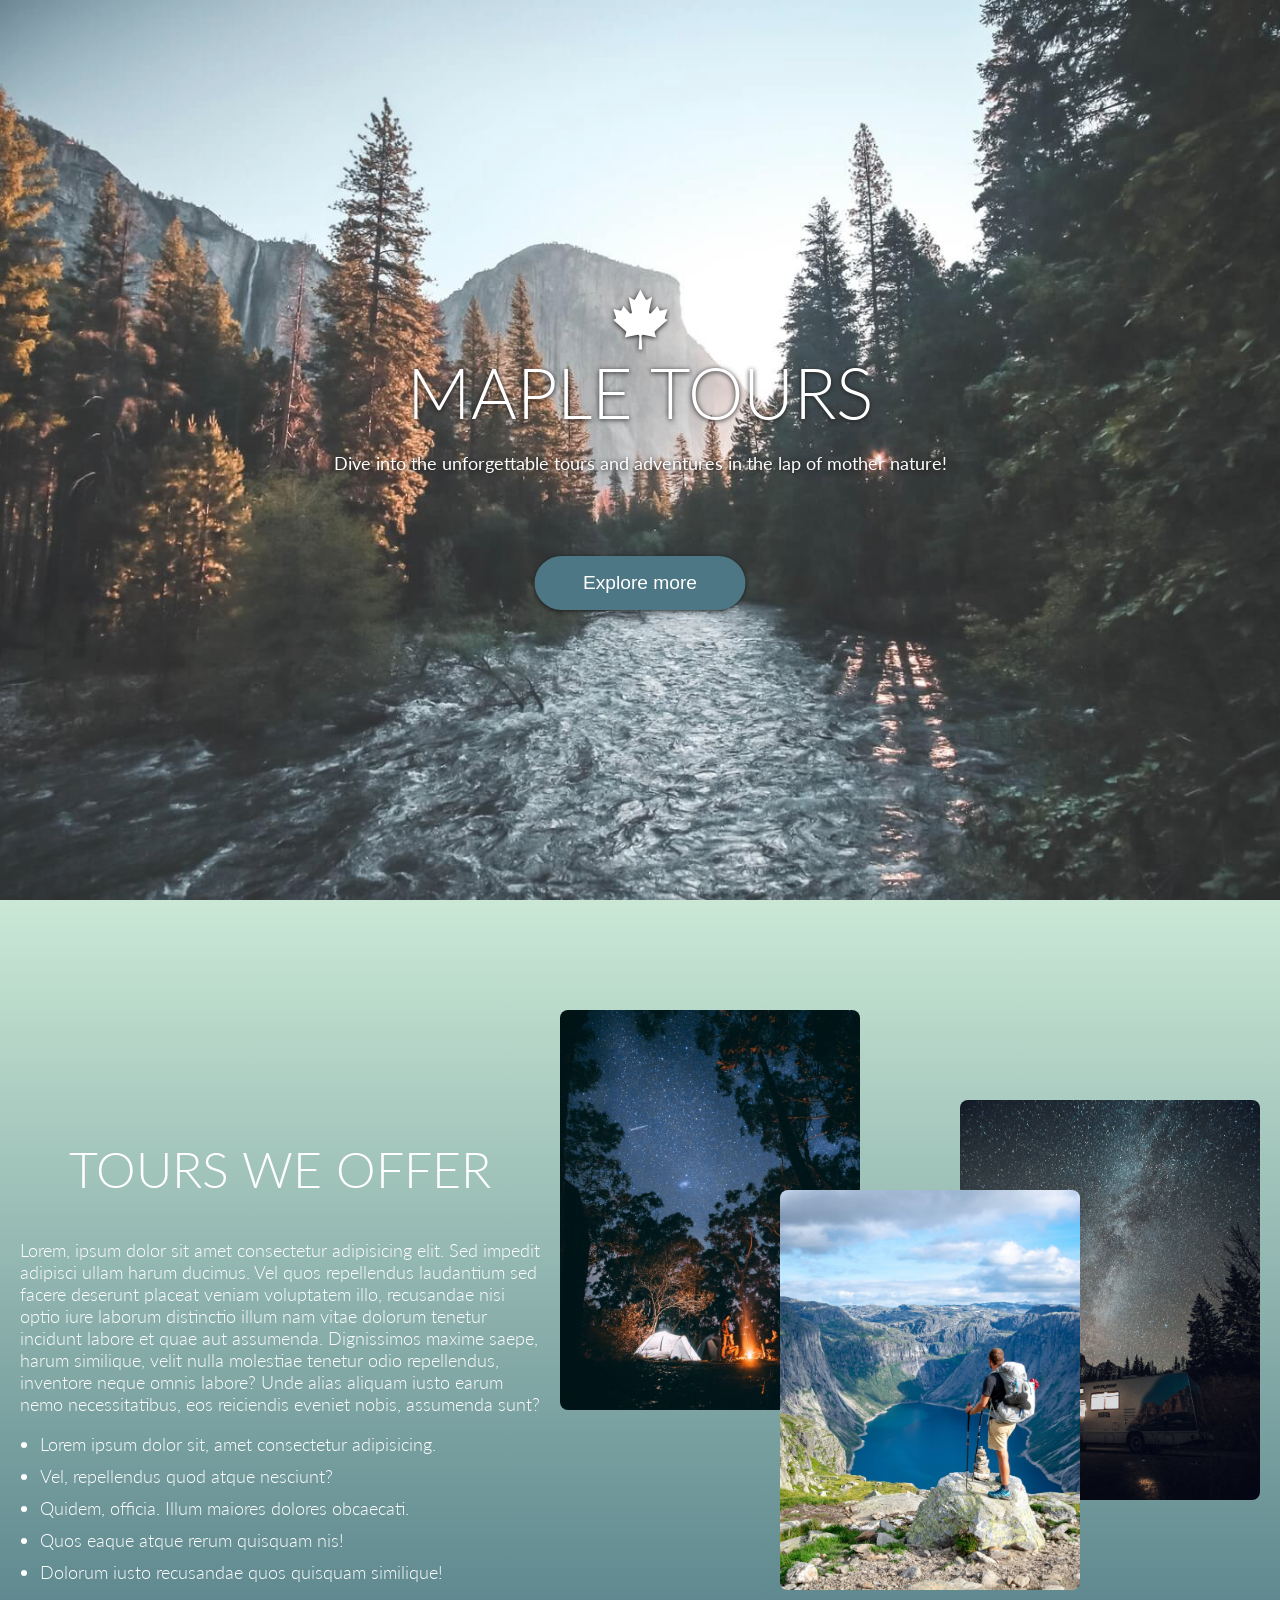
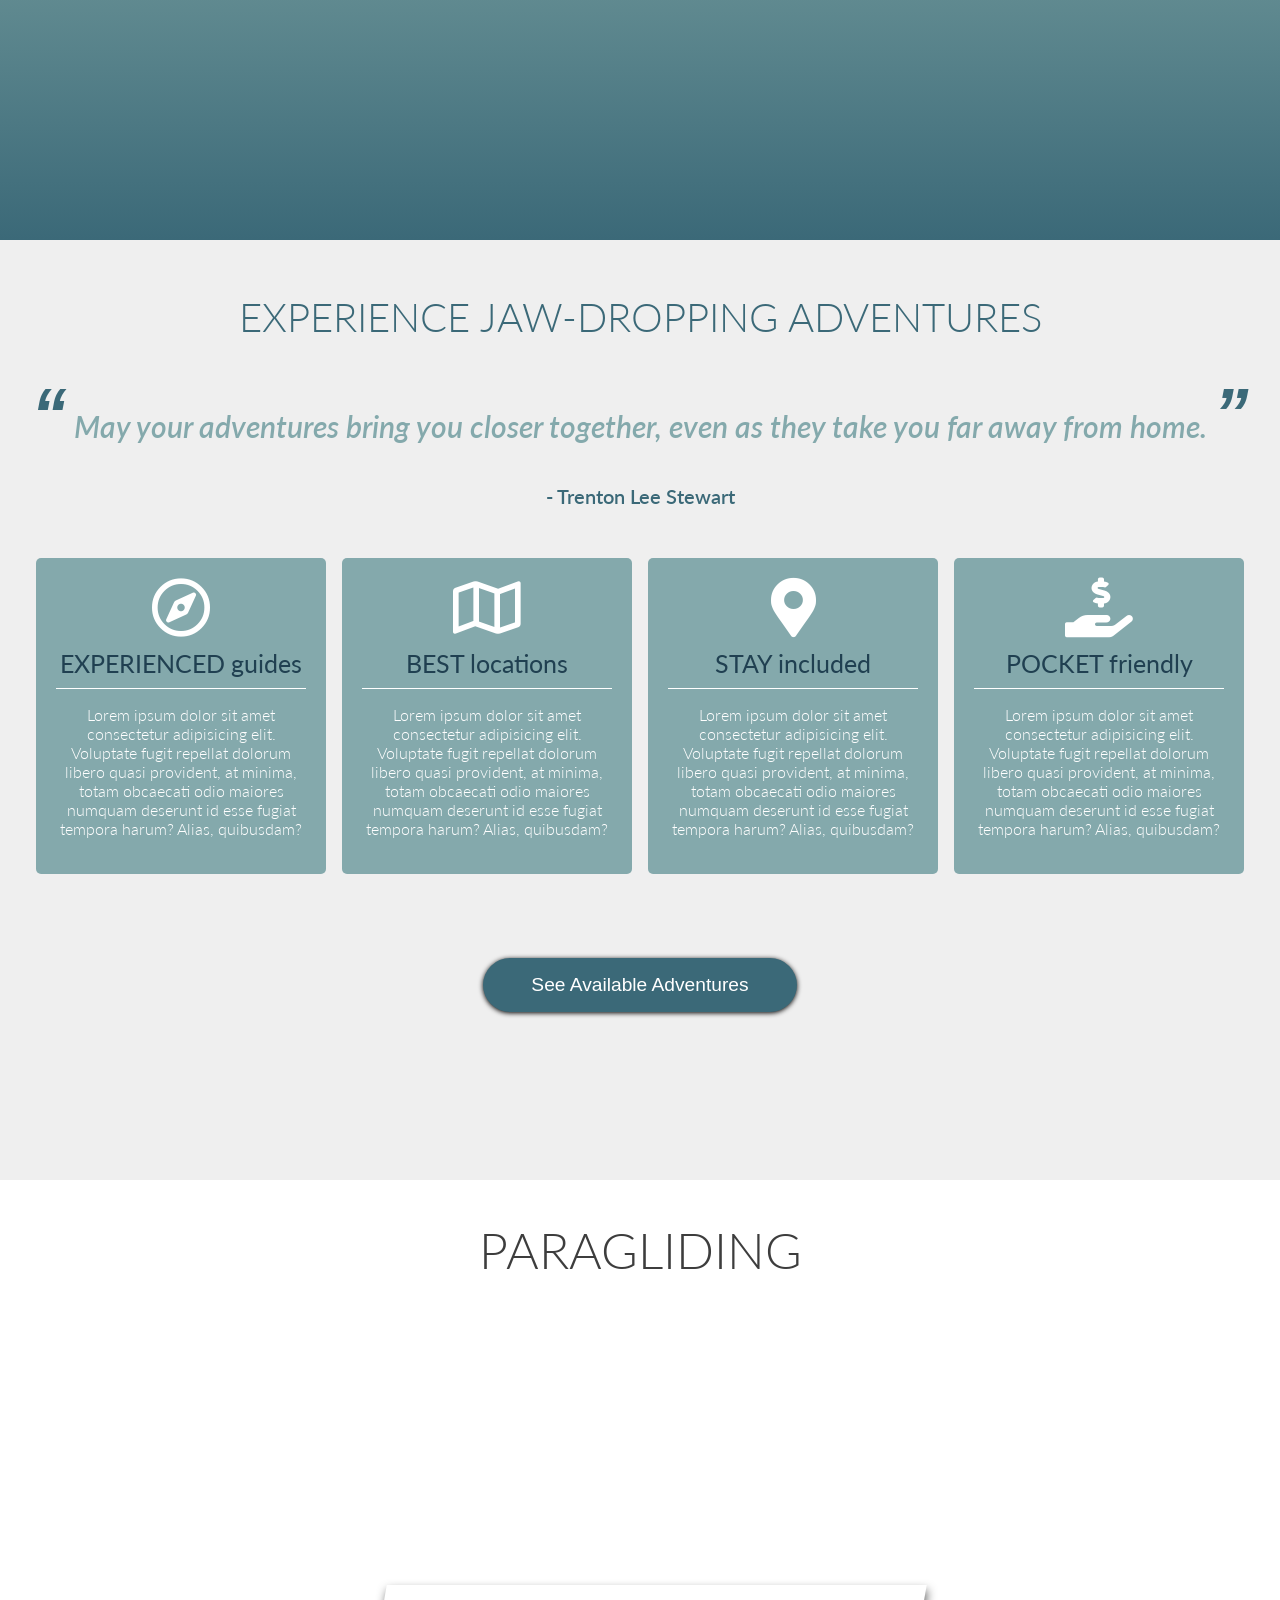
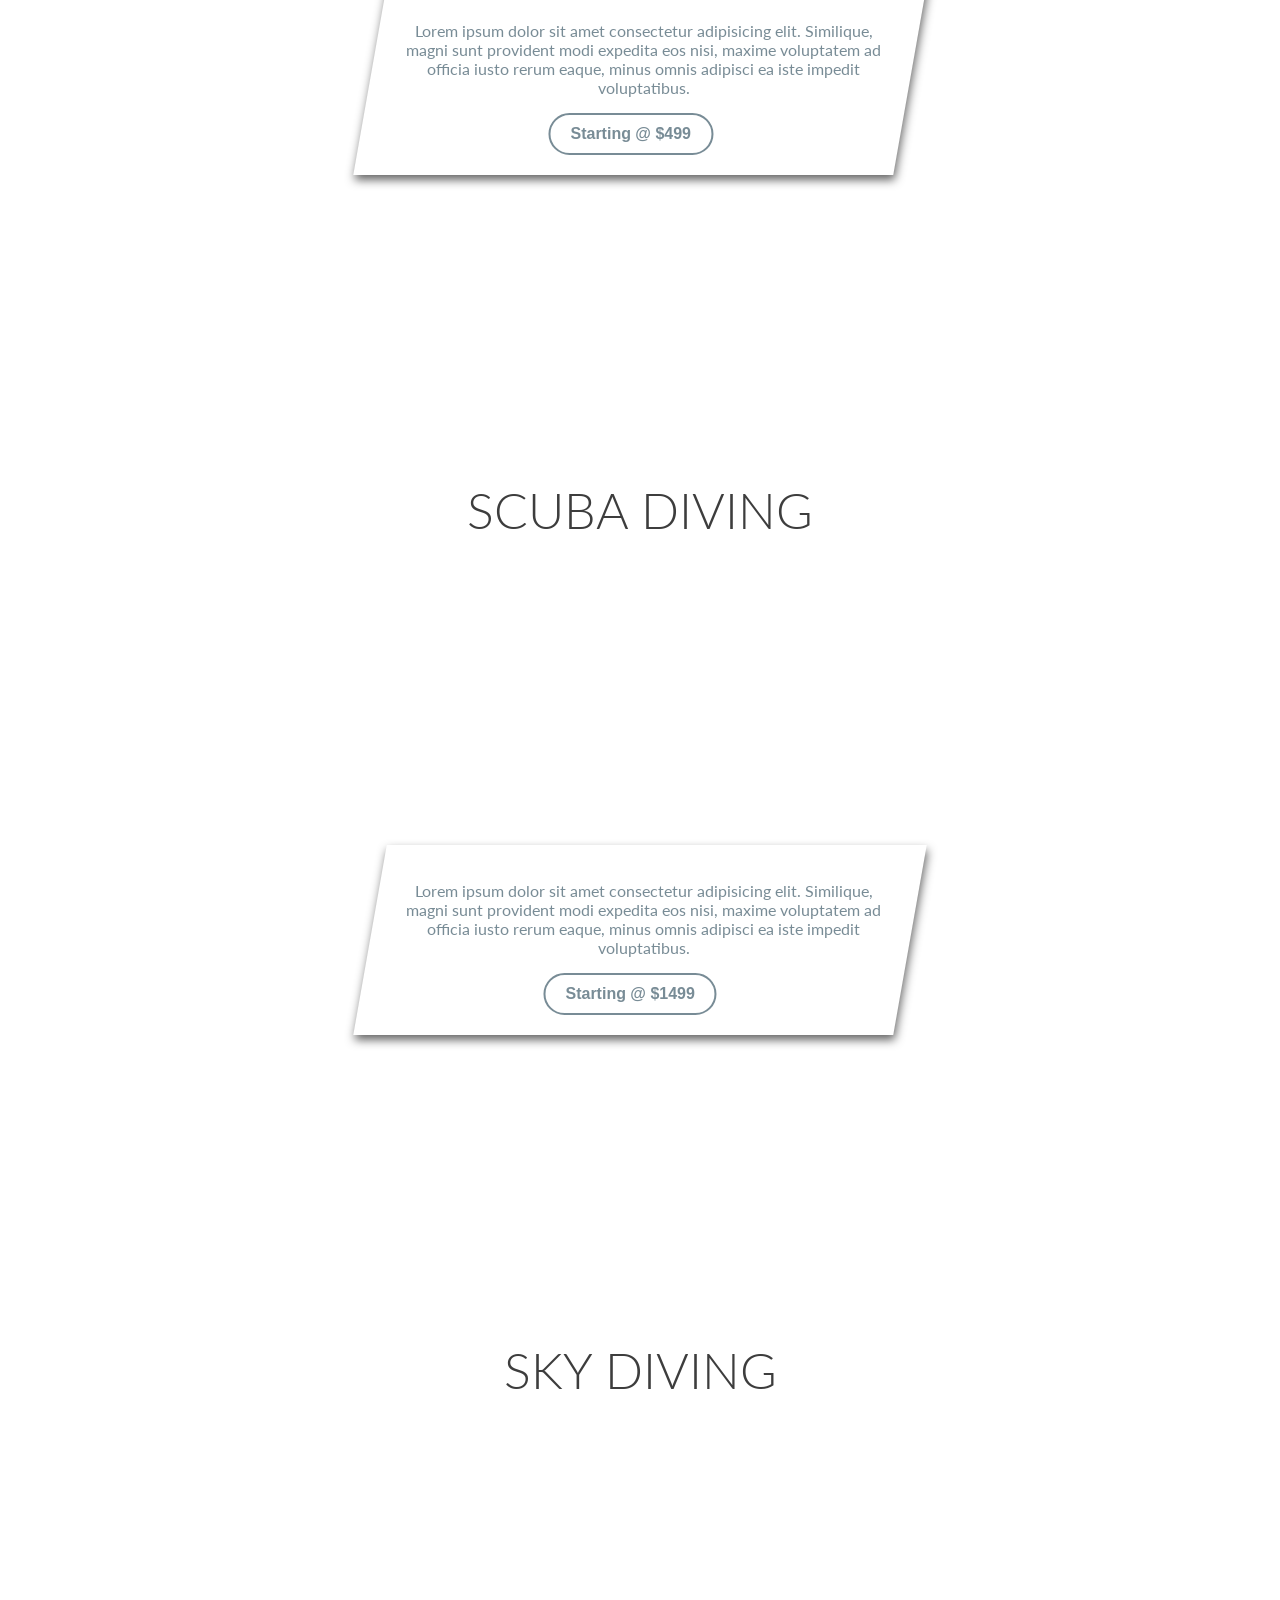
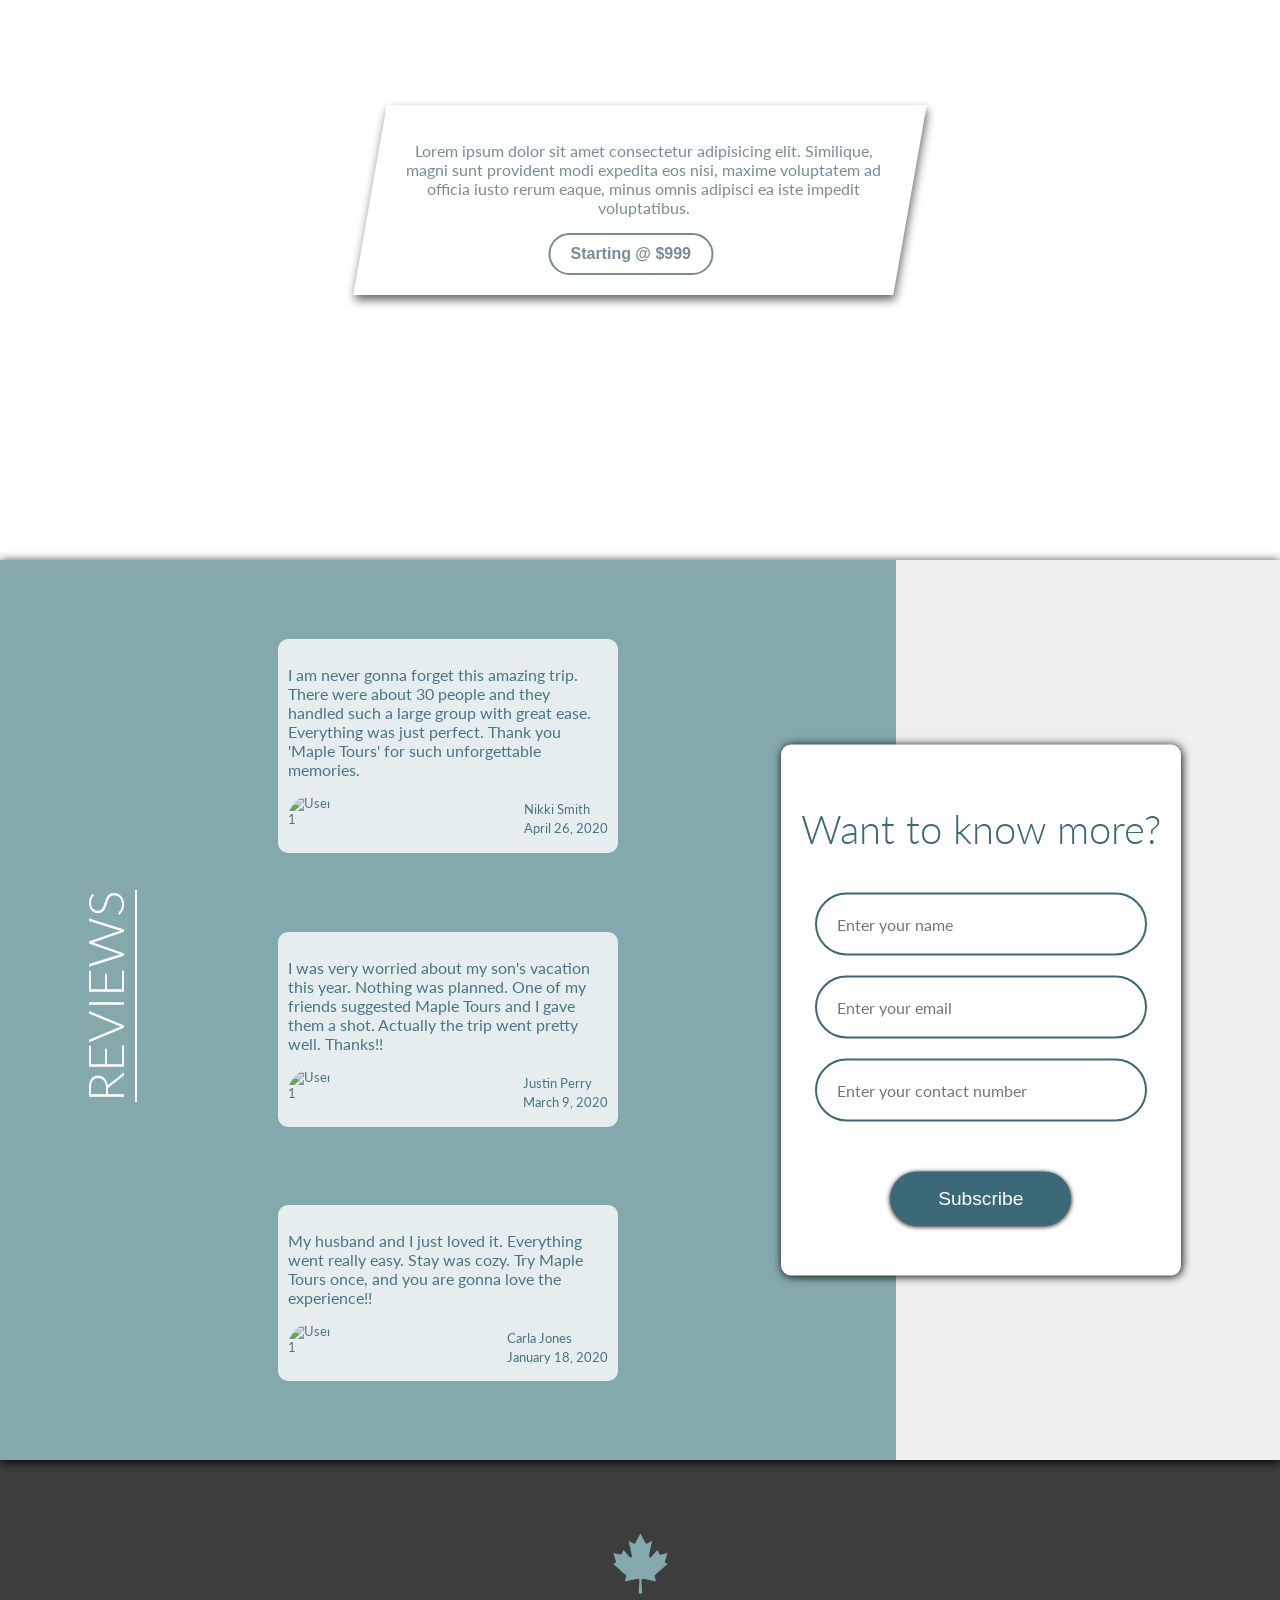
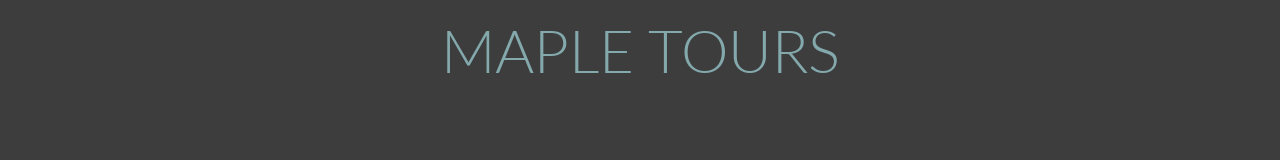
==== commit 08399e24: "update" ====
--- a/index.html
+++ b/index.html
@@ -135,11 +135,11 @@
         <div class="reviews-heading">REVIEWS</div>
         <div class="review">
           <p>
-            Lorem ipsum dolor sit amet, consectetur adipisicing elit. Fuga
-            doloremque architecto dicta animi, totam, itaque officia ex.
+            I am never gonna forget this amazing trip. There were about 30 people and they handled such a large group with great ease. 
+            Everything was just perfect. Thank you 'Maple Tours' for such unforgettable memories.
           </p>
           <div class="review-person">
-            <img src="http://alexsommers.com/codepen/user-6.jpg" alt="User 1" class="review-img" />
+            <img src="https://images.unsplash.com/photo-1475483768296-6163e08872a1?ixlib=rb-1.2.1&ixid=eyJhcHBfaWQiOjEyMDd9&auto=format&fit=crop&w=500&q=60" alt="User 1" class="review-img" />
             <div class="review-info">
               <p>Nikki Smith</p>
               <p>April 26, 2020</p>
@@ -148,27 +148,28 @@
         </div>
         <div class="review">
           <p>
-            Lorem ipsum dolor sit amet, consectetur adipisicing elit. Fuga
-            doloremque architecto dicta animi, totam, itaque officia ex.
+            I was very worried about my son's vacation this year. Nothing was planned. 
+            One of my friends suggested Maple Tours and I gave them a shot. Actually the trip went pretty well.
+            Thanks!!
           </p>
           <div class="review-person">
-            <img src="http://alexsommers.com/codepen/user-6.jpg" alt="User 1" class="review-img" />
+            <img src="https://images.unsplash.com/photo-1598601193393-e750daeefbca?ixlib=rb-1.2.1&ixid=eyJhcHBfaWQiOjEyMDd9&auto=format&fit=crop&w=500&q=60" alt="User 1" class="review-img" />
             <div>
-              <p>Nikki Smith</p>
-              <p>April 26, 2020</p>
+              <p>Justin Perry</p>
+              <p>March 9, 2020</p>
             </div>
           </div>
         </div>
         <div class="review">
           <p>
-            Lorem ipsum dolor sit amet, consectetur adipisicing elit. Fuga
-            doloremque architecto dicta animi, totam, itaque officia ex.
+            My husband and I just loved it. Everything went really easy. Stay was cozy. 
+            Try Maple Tours once, and you are gonna love the experience!!
           </p>
           <div class="review-person">
-            <img src="http://alexsommers.com/codepen/user-6.jpg" alt="User 1" class="review-img" />
+            <img src="https://images.unsplash.com/photo-1524566155796-1fc494830116?ixlib=rb-1.2.1&ixid=eyJhcHBfaWQiOjEyMDd9&auto=format&fit=crop&w=500&q=60" alt="User 1" class="review-img" />
             <div class="review-info">
-              <p>Nikki Smith</p>
-              <p>April 26, 2020</p>
+              <p>Carla Jones</p>
+              <p>January 18, 2020</p>
             </div>
           </div>
         </div>
--- a/app.css
+++ b/app.css
@@ -377,12 +377,16 @@
   color: #3b6978;
   padding: 10px;
   border-radius: 10px;
+  font-weight: 400;
 }
 
 .review-img {
   width: 3rem;
   height: 3rem;
   border-radius: 50%;
+  object-fit: cover;
+  object-position: center;
+  transition: all .3s ease-in;
 }
 
 .review-person {
@@ -390,6 +394,7 @@
   display: flex;
   justify-content: space-between;
   align-items: center;
+  font-weight: 400;
 }
 
 .review-person p {
